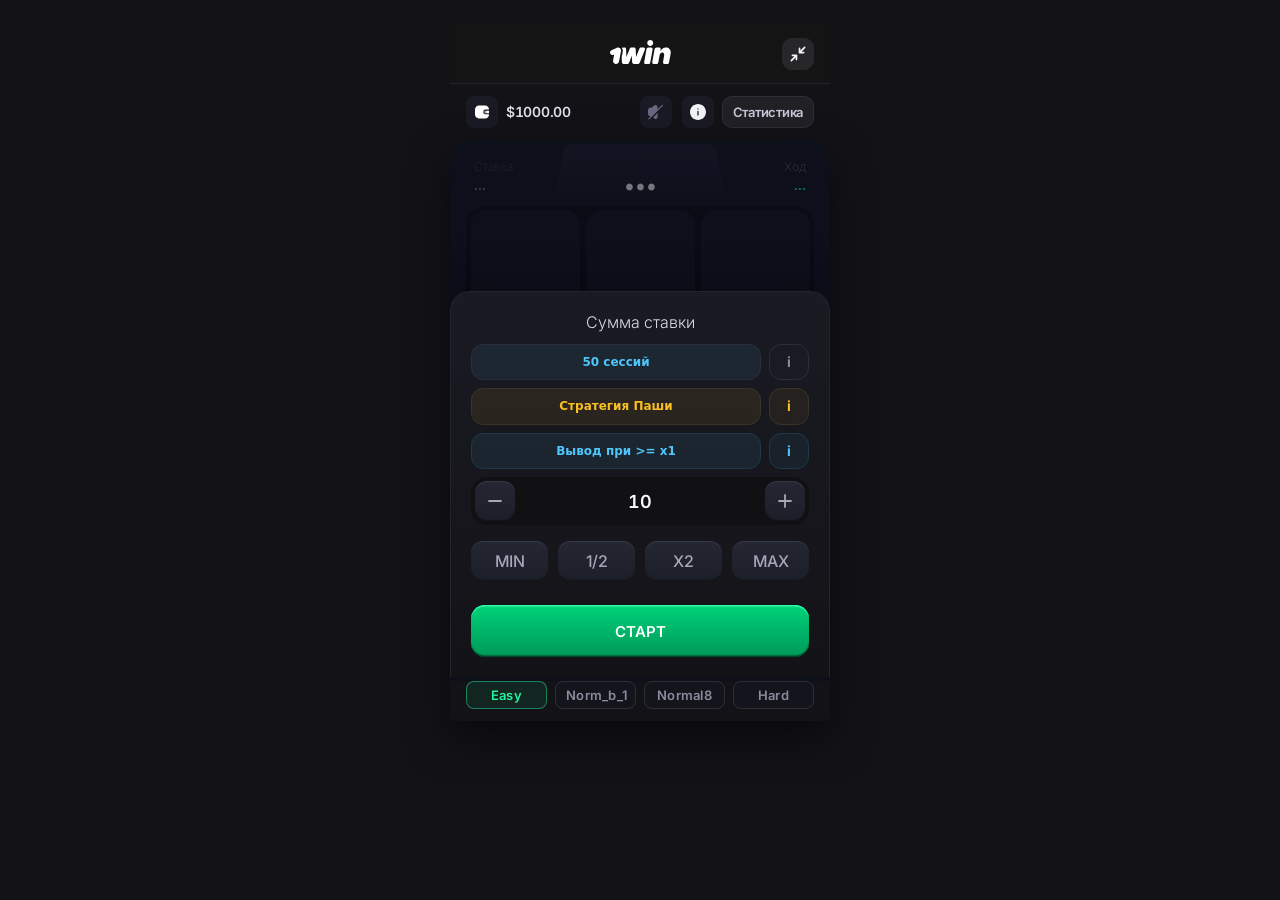
==== index.html @ 1e072df0 "Заменить Normal7 на Norm_b_1 с новой математикой и бомбой на раунд. Co-authored-by: Cursor <cursorag" ====
<html lang="ru">
<head>
  <meta charset="UTF-8" />
  <meta name="viewport" content="width=device-width, initial-scale=1, viewport-fit=cover" />
  <meta name="theme-color" content="#131317" />
  <meta name="color-scheme" content="dark" />
  <title>MergeMoney 5-Stage + Bonus Tile</title>
  <link rel="preconnect" href="https://fonts.googleapis.com" />
  <link rel="preconnect" href="https://fonts.gstatic.com" crossorigin />
  <link
    href="https://fonts.googleapis.com/css2?family=Inter:wght@200;300;400;500;600;700;800&display=swap"
    rel="stylesheet"
    media="print"
    onload="this.media='all'"
  />
  <noscript>
    <link
      href="https://fonts.googleapis.com/css2?family=Inter:wght@200;300;400;500;600;700;800&display=swap"
      rel="stylesheet"
    />
  </noscript>
  <!-- Версия query — в синх с TILE_ASSET_VERSION в скрипте (сейчас 75) -->
  <link rel="preload" href="assets/merge-animations.css?v=75" as="style" fetchpriority="high" />
  <link rel="preload" href="assets/js/merge-flight.js?v=74" as="script" fetchpriority="high" />
  <link rel="preload" href="assets/tiles/tile-1-plate.png?v=74" as="image" media="(min-width: 481px)" fetchpriority="high" />
  <link rel="preload" href="assets/tiles/tile-1-emblem.png?v=74" as="image" media="(min-width: 481px)" fetchpriority="high" />
  <link rel="preload" href="assets/tiles/tile-2-plate.png?v=74" as="image" media="(min-width: 481px)" />
  <link rel="preload" href="assets/tiles/tile-2-emblem.png?v=74" as="image" media="(min-width: 481px)" />
  <link rel="preload" href="assets/tiles/mobile/tile-1-plate.png?v=74" as="image" media="(max-width: 480px)" fetchpriority="high" />
  <link rel="preload" href="assets/tiles/mobile/tile-1-emblem.png?v=74" as="image" media="(max-width: 480px)" fetchpriority="high" />
  <link rel="preload" href="assets/tiles/mobile/tile-2-plate.png?v=74" as="image" media="(max-width: 480px)" />
  <link rel="preload" href="assets/tiles/mobile/tile-2-emblem.png?v=74" as="image" media="(max-width: 480px)" />
  <link rel="stylesheet" href="assets/merge-animations.css?v=75" />
  <style>
    * {
      box-sizing: border-box;
      font-family: system-ui, -apple-system, BlinkMacSystemFont, "Segoe UI", sans-serif;
    }
    html {
      -webkit-text-size-adjust: 100%;
      background: #131317;
    }
    html,
    body {
      width: 100%;
      max-width: 100%;
      overflow-x: hidden;
    }
    body {
      background: #131317;
      color: #fff;
      display: flex;
      flex-direction: column;
      align-items: center;
      justify-content: flex-start;
      min-height: 100vh;
      min-height: 100dvh;
      margin: 0;
      padding: max(24px, env(safe-area-inset-top, 0px)) 16px 0;
    }
    .page-stack {
      position: relative;
      z-index: 2147483647;
      display: flex;
      flex-direction: column;
      align-items: center;
      width: 100%;
      max-width: 380px;
      flex: 0 0 auto;
      background: #131317;
    }
    .app-header {
      flex-shrink: 0;
      align-self: center;
      width: 100%;
      max-width: 380px;
      height: 60px;
      display: grid;
      grid-template-columns: 1fr auto 1fr;
      align-items: center;
      padding: 0 16px;
      box-sizing: border-box;
      background: #141415;
      border-bottom: 1px solid #242431;
      border-radius: 0;
      font-family: "Inter", system-ui, sans-serif;
      font-size: 17px;
      font-weight: 600;
      letter-spacing: -0.02em;
      color: #ebf0ff;
    }
    .app-header-logo {
      grid-column: 2;
      justify-self: center;
      display: block;
      height: 28px;
      width: auto;
      max-width: min(200px, 72vw);
      object-fit: contain;
      object-position: center;
    }
    .app-header-action {
      grid-column: 3;
      justify-self: end;
      padding: 0;
      border: none;
      background: transparent;
      cursor: pointer;
      display: flex;
      align-items: center;
      justify-content: center;
      line-height: 0;
      -webkit-tap-highlight-color: transparent;
    }
    .app-header-action:focus-visible {
      outline: 2px solid #4ec7fb;
      outline-offset: 2px;
      border-radius: 10px;
    }
    .app-header-action img {
      display: block;
      width: 32px;
      height: 32px;
      object-fit: contain;
    }
    .app-subheader {
      flex-shrink: 0;
      align-self: center;
      width: 100%;
      max-width: 380px;
      height: 56px;
      box-sizing: border-box;
      padding: 0 16px;
      display: flex;
      align-items: center;
      justify-content: flex-start;
      background-color: #131317;
    }
    .app-subheader-action {
      flex-shrink: 0;
      padding: 0;
      border: none;
      background: transparent;
      cursor: pointer;
      display: flex;
      align-items: center;
      justify-content: center;
      line-height: 0;
      -webkit-tap-highlight-color: transparent;
    }
    .app-subheader-action:focus-visible {
      outline: 2px solid #4ec7fb;
      outline-offset: 2px;
      border-radius: 10px;
    }
    .app-subheader-action img {
      display: block;
      height: 32px;
      width: auto;
      max-width: 40px;
      object-fit: contain;
    }
    .app-subheader-action--stats {
      width: auto;
      height: 32px;
      padding: 0 10px;
      border-radius: 10px;
      background: rgba(255, 255, 255, 0.06);
      border: 1px solid #2e2e3a;
      font-family: "Inter", system-ui, sans-serif;
      font-size: 13px;
      font-weight: 600;
      color: #c8c8d8;
      letter-spacing: -0.02em;
      line-height: 1;
    }
    .app-subheader-action--stats:active {
      background: rgba(255, 255, 255, 0.1);
    }
    .app-subheader-balance {
      margin-left: 8px;
      min-width: 0;
      flex: 1 1 auto;
      text-align: left;
      color: #dfdfea;
      font-family: "Inter", system-ui, sans-serif;
      font-size: 14px;
      font-weight: 600;
      font-variant-numeric: tabular-nums;
      letter-spacing: -0.02em;
      line-height: 32px;
    }
    .app-subheader-trailing {
      margin-left: auto;
      flex-shrink: 0;
      display: flex;
      align-items: center;
      gap: 8px;
    }
    .app-footer {
      position: relative;
      z-index: 1;
      display: flex;
      flex-direction: column;
      align-items: stretch;
      width: calc(100% + 32px);
      max-width: none;
      margin-left: -16px;
      margin-right: -16px;
      margin-top: 16px;
      margin-bottom: 0;
      padding: 12px 16px 8px;
      gap: 0;
      border-radius: 16px 16px 0 0;
      background: #1a1a23;
      flex-shrink: 0;
      box-sizing: border-box;
      align-self: stretch;
    }
    .app-footer-top {
      display: flex;
      align-items: center;
      justify-content: space-between;
      gap: 12px;
      width: 100%;
      min-width: 0;
    }
    .app-footer-stats {
      display: flex;
      flex-wrap: wrap;
      align-items: center;
      justify-content: flex-end;
      gap: 14px 16px;
      min-width: 0;
      flex: 1 1 auto;
      margin-left: auto;
    }
    .app-footer-stat {
      display: flex;
      align-items: center;
      gap: 4px;
      white-space: nowrap;
    }
    .app-footer-stat-icon {
      display: block;
      width: 16px;
      height: 16px;
      flex-shrink: 0;
      color: #94a3b8;
    }
    .app-footer-stat-icon img {
      display: block;
      width: 16px;
      height: 16px;
      object-fit: contain;
    }
    .app-footer-stat-title {
      color: var(--fg-content-primary, #ebf0ff);
      font-family: "Inter", system-ui, sans-serif;
      font-size: 12px;
      font-style: normal;
      font-weight: 400;
      line-height: 16px;
      letter-spacing: 0.01px;
    }
    .app-footer-stat-value {
      color: #71718a;
      font-family: "Inter", system-ui, sans-serif;
      font-size: 12px;
      font-style: normal;
      font-weight: 400;
      line-height: 16px;
      letter-spacing: 0.01px;
      font-variant-numeric: tabular-nums;
    }
    .app-footer-leading {
      display: flex;
      flex-direction: column;
      align-items: flex-start;
      gap: 6px;
      min-width: 0;
      flex-shrink: 0;
    }
    .math-profile-switch {
      display: flex;
      align-items: center;
      gap: 8px;
      width: 100%;
    }
    .math-profile-bar {
      position: relative;
      z-index: 2147483647;
      flex-shrink: 0;
      align-self: stretch;
      box-sizing: border-box;
      width: calc(100% + 32px);
      margin-left: -16px;
      margin-right: -16px;
      margin-top: 0;
      padding: 0 16px 12px;
      background: #1a1a23;
      pointer-events: auto;
    }
    .bet-sheet-backdrop.visible ~ .math-profile-bar {
      background: #131317;
    }
    .math-profile-btn {
      flex: 1 1 0;
      min-width: 0;
      padding: 5px 10px;
      min-height: 28px;
      border: 1px solid #2e2e3a;
      border-radius: 8px;
      background: #14141c;
      color: #8b8b9e;
      font-family: "Inter", system-ui, sans-serif;
      font-size: 13px;
      font-weight: 600;
      line-height: 16px;
      letter-spacing: 0.02em;
      cursor: pointer;
      -webkit-tap-highlight-color: transparent;
    }
    .math-profile-btn:hover {
      color: #c8c8d8;
      border-color: #3a3a48;
    }
    .math-profile-btn.is-active {
      color: #24f49d;
      border-color: rgba(36, 244, 157, 0.45);
      background: rgba(36, 244, 157, 0.08);
    }
    .math-profile-btn:focus-visible {
      outline: 2px solid #4ec7fb;
      outline-offset: 2px;
    }
    .math-profile-btn:disabled {
      cursor: not-allowed;
    }
    .math-profile-btn:disabled:hover {
      color: #8b8b9e;
      border-color: #2e2e3a;
    }
    .app-footer-logo {
      display: block;
      height: 16px;
      width: auto;
      max-width: min(120px, 38%);
      flex-shrink: 0;
      object-fit: contain;
      object-position: left center;
    }
    .game {
      /* Высота футера под оверлей листа ставки (лого/статы + ряд Math). */
      --app-footer-clearance: 76px;
      /* Зазор между кнопкой «СТАРТ» и верхом футера. */
      --bet-sheet-footer-gap: 20px;
      /* Резерв под ряд профилей математики — лист ставки не должен на него наезжать. */
      --math-profile-bar-height: 44px;
      --math-profile-bar-gap: 0px;
      --math-profile-bar-clearance: var(--math-profile-bar-height);
      position: relative;
      width: 100%;
      max-width: 380px;
      display: flex;
      flex-direction: column;
      align-items: stretch;
      border-top-left-radius: 24px;
      border-top-right-radius: 24px;
      border-bottom-left-radius: 0;
      border-bottom-right-radius: 0;
      background: linear-gradient(180deg, #1a1a23 0%, #131317 100%);
      padding: 4px 16px 0;
      box-shadow: 0 16px 40px rgba(0, 0, 0, 0.5);
      overflow: hidden;
    }
    .field-shell {
      position: relative;
      display: flex;
      height: auto;
      padding: 4px;
      flex-direction: column;
      justify-content: flex-start;
      align-items: stretch;
      align-self: stretch;
      border-radius: 20px;
      background: #101014;
      box-sizing: border-box;
      width: 100%;
      min-width: 0;
      margin-top: -10px;
      margin-bottom: 16px;
      transition: box-shadow 0.07s ease-out;
    }
    .coeff-wrapper {
      position: relative;
      display: flex;
      flex-direction: row;
      justify-content: center;
      align-items: center;
      margin-left: -16px;
      margin-right: -16px;
      width: calc(100% + 32px);
      min-height: 72px;
      box-sizing: border-box;
    }
    .coeff-stake-block {
      position: absolute;
      left: 24px;
      top: 50%;
      transform: translateY(calc(-50% - 4px));
      display: flex;
      flex-direction: column;
      align-items: flex-start;
      gap: 2px;
      cursor: pointer;
      -webkit-tap-highlight-color: transparent;
    }
    .coeff-stake-block.coeff-stake-block--inactive {
      cursor: default;
      opacity: 0.5;
    }
    .coeff-stake-title {
      color: #71718a;
      text-align: left;
      leading-trim: both;
      text-edge: cap;
      font-family: "Inter Variable", "Inter", system-ui, sans-serif;
      font-size: 12px;
      font-style: normal;
      font-weight: 200;
      line-height: normal;
    }
    .coeff-stake-value {
      color: #dfdfea;
      text-align: left;
      leading-trim: both;
      text-edge: cap;
      font-family: "Inter", system-ui, sans-serif;
      font-size: 14px;
      font-style: normal;
      font-weight: 600;
      line-height: normal;
      letter-spacing: var(--font-body-semibold-letter-spacing, 0);
      font-variant-numeric: tabular-nums;
      align-self: flex-start;
    }
    .coeff-win-block {
      position: absolute;
      right: 24px;
      top: 50%;
      transform: translateY(calc(-50% - 4px));
      display: flex;
      flex-direction: column;
      align-items: flex-end;
      gap: 2px;
      pointer-events: none;
    }
    .coeff-win-title {
      color: #71718a;
      text-align: right;
      leading-trim: both;
      text-edge: cap;
      font-family: "Inter Variable", "Inter", system-ui, sans-serif;
      font-size: 12px;
      font-style: normal;
      font-weight: 200;
      line-height: normal;
    }
    .coeff-win-value {
      color: #24f49d;
      text-align: right;
      leading-trim: both;
      text-edge: cap;
      font-family: "Inter", system-ui, sans-serif;
      font-size: 14px;
      font-style: normal;
      font-weight: 600;
      line-height: normal;
      letter-spacing: var(--font-body-semibold-letter-spacing, 0);
      font-variant-numeric: tabular-nums;
      align-self: flex-end;
    }
    .coeff-display {
      position: relative;
      width: 178px;
      height: 72px;
      display: flex;
      align-items: center;
      justify-content: center;
      flex-shrink: 0;
    }
    .coeff-vignette {
      position: absolute;
      left: 0;
      top: 0;
      width: 178px;
      height: 72px;
      display: block;
      mix-blend-mode: screen;
      pointer-events: none;
    }
    .coeff-value {
      position: relative;
      z-index: 1;
      margin: 0;
      transform: translateY(-4px);
      color: #ffffff;
      text-align: center;
      leading-trim: both;
      text-edge: cap;
      font-variant-numeric: lining-nums tabular-nums;
      -webkit-text-stroke-width: 0.35px;
      -webkit-text-stroke-color: rgba(255, 255, 255, 0.45);
      font-family: "Inter", system-ui, sans-serif;
      font-size: 40px;
      font-style: normal;
      font-weight: 700;
      line-height: 19.078px;
      letter-spacing: var(--font-body-semibold-letter-spacing, 0);
    }
    .coeff-value.coeff-value--active {
      color: #ffffff;
      -webkit-text-stroke-width: 0.4px;
      -webkit-text-stroke-color: rgba(255, 255, 255, 0.7);
    }
    .field-shell .grid {
      margin: 0;
      width: 100%;
    }
    .grid {
      display: grid;
      grid-template-columns: repeat(3, minmax(0, 1fr));
      gap: 6px;
    }
    /* JS: syncGridCellPxSnapped() — целые px на колонку везде (без дробных 1fr). */
    .grid.grid--snap-cells {
      grid-template-columns: repeat(3, var(--grid-cell-px));
      width: calc(var(--grid-cell-px) * 3 + 12px);
      max-width: 100%;
      margin-left: auto;
      margin-right: auto;
      box-sizing: border-box;
    }
    .cell {
      width: 100%;
      aspect-ratio: 1 / 1;
      border-radius: 16px;
      position: relative;
      /* Фон «пустой» ячейки всегда под слоем .cell-face — не просвечивает сетка/field-shell при merge. */
      background-color: #1a1a23;
      isolation: isolate;
      /* visible: плашка при merge не обрезается рамкой ячейки; карман режет только .cell-slot */
      overflow: visible;
    }
    /* Неподвижный «карман» ячейки: остаётся на месте, пока .cell-face едет при merge */
    .cell-slot {
      position: absolute;
      inset: 0;
      border-radius: inherit;
      background: #1a1a23;
      z-index: 0;
      pointer-events: none;
      overflow: hidden;
    }
    .cell-face {
      position: absolute;
      inset: 0;
      border-radius: inherit;
      z-index: 1;
      display: flex;
      align-items: center;
      justify-content: center;
      font-size: 20px;
      font-weight: 700;
      overflow: hidden;
      background: #111827;
      transition: background 0.05s ease-out;
    }
    .cell-level {
      position: absolute;
      left: 8%;
      bottom: 10%;
      z-index: 4;
      display: flex;
      align-items: baseline;
      gap: 3px;
      pointer-events: none;
      font-family: "Inter", system-ui, sans-serif;
      color: rgba(255, 255, 255, 0.38);
      text-shadow: 0 1px 2px rgba(0, 0, 0, 0.28);
      user-select: none;
      line-height: 1;
    }
    .cell-level-num {
      font-size: 14px;
      font-weight: 500;
      letter-spacing: -0.02em;
    }
    .cell-level-suffix {
      font-size: 9px;
      font-weight: 500;
      letter-spacing: 0.01em;
    }
    .cell-level:empty {
      display: none;
    }
    .cell-face.crash {
      background-color: #210a10;
      background-image: none;
    }
    .crash-plate,
    .crash-emblem {
      position: absolute;
      inset: 0;
      border-radius: inherit;
      background-size: cover;
      background-position: center;
      background-repeat: no-repeat;
      pointer-events: none;
      -webkit-backface-visibility: hidden;
      backface-visibility: hidden;
    }
    .crash-plate {
      z-index: 0;
    }
    .crash-emblem {
      z-index: 2;
    }
    .cell-face.bonus {
      background: linear-gradient(135deg, #fbbf24, #f59e0b);
      color: #451a03;
    }

    .controls {
      display: flex;
      flex-direction: column;
      gap: 8px;
      width: 100%;
      min-width: 0;
    }
    .row {
      display: flex;
      justify-content: space-between;
      align-items: center;
      gap: 8px;
    }
    .row.row-actions {
      display: grid;
      grid-template-columns: 1fr 1fr;
      gap: 12px;
      align-items: stretch;
      width: 100%;
      min-width: 0;
    }
    .row.row-actions > button {
      min-width: 0;
      max-width: 100%;
      width: 100%;
      min-height: 60px;
      box-sizing: border-box;
    }
    button {
      border: none;
      border-radius: 999px;
      padding: 10px 16px;
      font-size: 14px;
      font-weight: 600;
      cursor: pointer;
      transition: transform 0.05s ease-out, box-shadow 0.05s ease-out, opacity 0.03s;
      white-space: nowrap;
    }
    button:active {
      transform: translateY(1px);
      box-shadow: none;
    }
    button.btn-step:active {
      box-shadow: 0 -1.5px 1px 0 rgba(0, 2, 1, 0.6) inset, 0 1.5px 1px 0 #2fffa8 inset;
    }
    button.btn-cashout-secondary:active {
      box-shadow:
        0 -0.995px 0.995px 0 rgba(0, 0, 0, 0.4) inset,
        0 0.995px 0.995px 0 rgba(119, 123, 150, 0.3) inset;
    }
    button:disabled {
      opacity: 0.4;
      cursor: default;
    }
    .btn-stack {
      display: flex;
      flex-direction: column;
      align-items: center;
      justify-content: center;
      gap: 2px;
      width: 100%;
    }
    .btn-stack-label {
      font-size: 14px;
      font-weight: 600;
    }
    .btn-stack-sub {
      font-size: 12px;
      font-weight: 500;
      opacity: 0.85;
    }
    .btn-cashout-secondary {
      display: flex;
      flex-direction: column;
      height: 60px;
      padding: 20px 10px;
      justify-content: center;
      align-items: center;
      gap: 10px;
      border-radius: 12px;
      white-space: normal;
      background: linear-gradient(180deg, #242633 0%, #1c1e28 100%);
      box-shadow:
        0 -0.995px 0.995px 0 rgba(0, 0, 0, 0.4) inset,
        0 0.995px 0.995px 0 rgba(119, 123, 150, 0.3) inset;
      color: #e2e8f0;
    }
    .btn-cashout-secondary .btn-stack {
      gap: 5px;
    }
    .btn-cashout-secondary .btn-stack-label {
      color: #fff;
      text-align: center;
      leading-trim: both;
      text-edge: cap;
      font-family: "Inter", system-ui, sans-serif;
      font-size: 14px;
      font-style: normal;
      font-weight: 300;
      line-height: 16px;
      opacity: 0.5;
    }
    .btn-cashout-secondary .btn-stack-sub {
      color: #24f49d;
      text-align: center;
      leading-trim: both;
      text-edge: cap;
      font-family: "Inter", system-ui, sans-serif;
      font-size: 16px;
      font-style: normal;
      font-weight: 600;
      line-height: 16px;
      text-transform: uppercase;
    }
    .btn-cashout-secondary:disabled .btn-stack-sub {
      opacity: 0.45;
    }
    .btn-step {
      display: flex;
      height: 60px;
      padding: 20px 12px;
      justify-content: center;
      align-items: center;
      gap: 10px;
      border-radius: 12px;
      background: linear-gradient(180deg, #00d179 0%, #009959 100%);
      box-shadow:
        0 -1.5px 1px 0 rgba(0, 2, 1, 0.6) inset,
        0 1.5px 1px 0 #2fffa8 inset;
      color: #fff;
      text-align: center;
      leading-trim: both;
      text-edge: cap;
      font-family: "Inter", system-ui, sans-serif;
      font-size: 20px;
      font-style: normal;
      font-weight: 600;
      line-height: 20.389px;
      text-transform: uppercase;
    }

    /* Тост «победа»: затемнение всей .game + графика по центру карточки */
    .win-toast-backdrop {
      position: absolute;
      inset: 0;
      z-index: 2147483647;
      display: flex;
      align-items: center;
      justify-content: center;
      padding: 20px 16px;
      box-sizing: border-box;
      background: rgba(5, 8, 22, 0.88);
      backdrop-filter: saturate(0.75) brightness(0.86);
      -webkit-backdrop-filter: saturate(0.75) brightness(0.86);
      pointer-events: none;
      visibility: hidden;
      opacity: 0;
      transition: opacity 0.07s ease;
    }
    .win-toast-backdrop.visible {
      visibility: visible;
      opacity: 1;
      pointer-events: auto;
    }
    .win-toast-art {
      display: block;
      position: relative;
      z-index: 1;
      transform: translateY(100px) scale(1.5);
      transform-origin: center center;
      width: min(100%, 1120px);
      height: auto;
      max-height: min(92%, 1200px);
      object-fit: contain;
      filter: drop-shadow(0 16px 40px rgba(0, 0, 0, 0.45));
    }

    /* Лист ставки внутри .game — поверх футера, обрезается overflow и скруглением карточки. */
    .bet-sheet-backdrop {
      position: absolute;
      inset: 0;
      z-index: 2147483646;
      display: flex;
      align-items: flex-end;
      justify-content: flex-start;
      box-sizing: border-box;
      background: rgba(5, 8, 22, 0.55);
      opacity: 0;
      pointer-events: none;
      transition: opacity 0.04s ease;
    }
    .bet-sheet-backdrop.visible {
      opacity: 1;
      pointer-events: auto;
    }
    .bet-sheet {
      width: 100%;
      flex-shrink: 0;
      box-sizing: border-box;
      min-width: 0;
      border-top-left-radius: 20px;
      border-top-right-radius: 20px;
      border-bottom-left-radius: 0;
      border-bottom-right-radius: 0;
      overflow: hidden;
      border: 1px solid #242431;
      border-bottom: none;
      background: linear-gradient(180deg, #1a1a23 0%, #131317 100%);
      box-shadow: 0 -10px 34px 0 rgba(0, 0, 0, 0.25);
      padding: 20px;
      padding-bottom: var(--bet-sheet-footer-gap, 20px);
      margin-bottom: var(--math-profile-bar-clearance);
      transform: translateY(100%);
      transition: transform 0.06s cubic-bezier(0.22, 1, 0.36, 1);
    }
    .bet-sheet-backdrop.visible .bet-sheet {
      transform: translateY(0);
    }
    .bet-sheet-title {
      color: #dadae9;
      font-family: "Inter", system-ui, sans-serif;
      font-size: 16px;
      font-style: normal;
      font-weight: 300;
      line-height: 20px;
      text-align: center;
      margin: 0 0 12px;
      padding: 0;
    }
    .bet-sheet-simulate-row {
      display: flex;
      align-items: stretch;
      gap: 8px;
      width: 100%;
      margin-bottom: 8px;
    }
    .bet-sheet-simulate-row:last-of-type {
      margin-bottom: 16px;
    }
    .bet-sheet-simulate {
      display: block;
      flex: 1 1 auto;
      min-width: 0;
      margin: 0;
      padding: 10px 12px;
      border: 1px solid #2e2e3a;
      border-radius: 12px;
      background: rgba(78, 199, 251, 0.08);
      color: #4ec7fb;
      font-family: "Inter", system-ui, sans-serif;
      font-size: 12px;
      font-weight: 600;
      line-height: 1.2;
      text-align: center;
      cursor: pointer;
      -webkit-tap-highlight-color: transparent;
    }
    .bet-sheet-simulate:focus-visible {
      outline: 2px solid #4ec7fb;
      outline-offset: 2px;
    }
    .bet-sheet-simulate:disabled {
      opacity: 0.45;
      cursor: default;
    }
    .bet-sheet-simulate--pasha {
      border-color: #3a3428;
      background: rgba(251, 191, 36, 0.08);
      color: #fbbf24;
    }
    .bet-sheet-simulate-info {
      flex-shrink: 0;
      width: 40px;
      padding: 0;
      border: 1px solid #2e2e3a;
      border-radius: 12px;
      background: #1a1a23;
      color: #8b8b9e;
      font-family: "Inter", system-ui, sans-serif;
      font-size: 14px;
      font-weight: 700;
      line-height: 1;
      cursor: pointer;
      -webkit-tap-highlight-color: transparent;
    }
    .bet-sheet-simulate-info:focus-visible {
      outline: 2px solid #4ec7fb;
      outline-offset: 2px;
    }
    .bet-sheet-simulate-info:disabled {
      opacity: 0.45;
      cursor: default;
    }
    .bet-sheet-simulate-row--pasha .bet-sheet-simulate-info {
      border-color: #3a3428;
      color: #fbbf24;
      background: rgba(251, 191, 36, 0.06);
    }
    .bet-sheet-simulate--x1 {
      border-color: #1e3a4a;
      background: rgba(78, 199, 251, 0.08);
      color: #4ec7fb;
    }
    .bet-sheet-simulate-row--x1 .bet-sheet-simulate-info {
      border-color: #1e3a4a;
      color: #4ec7fb;
      background: rgba(78, 199, 251, 0.06);
    }
    .bet-sheet-sim-tooltip {
      position: fixed;
      z-index: 2147483647;
      max-width: min(280px, calc(100vw - 24px));
      padding: 10px 12px;
      border-radius: 10px;
      border: 1px solid #2e2e3a;
      background: #1e1e28;
      box-shadow: 0 8px 24px rgba(0, 0, 0, 0.45);
      font-family: "Inter", system-ui, sans-serif;
      font-size: 11px;
      font-weight: 400;
      line-height: 1.45;
      color: #b8b8c8;
      white-space: pre-line;
      pointer-events: none;
    }
    .bet-sheet-sim-tooltip::after {
      content: "";
      position: absolute;
      top: 100%;
      right: 14px;
      border: 5px solid transparent;
      border-top-color: #2e2e3a;
    }
    .bet-sheet-sim-tooltip::before {
      content: "";
      position: absolute;
      top: 100%;
      right: 15px;
      border: 4px solid transparent;
      border-top-color: #1e1e28;
    }
    .bet-sheet-sim-tooltip[hidden] {
      display: none;
    }
    .bet-sheet-stepper {
      display: flex;
      flex-direction: column;
      gap: 16px;
      width: 100%;
      margin-bottom: 24px;
    }
    .bet-sheet-presets {
      display: flex;
      flex-direction: row;
      gap: 10px;
      width: 100%;
    }
    .bet-sheet-field {
      display: flex;
      flex-direction: row;
      align-items: center;
      justify-content: center;
      gap: 10px;
      align-self: stretch;
      width: 100%;
      min-height: 48px;
      padding: 4px;
      box-sizing: border-box;
      border-radius: 16px;
      background: #111114;
    }
    .bet-sheet-field:focus-within {
      box-shadow: inset 0 0 0 1px rgba(36, 244, 157, 0.45);
    }
    .bet-sheet-field button,
    .bet-sheet-presets button {
      display: inline-flex;
      align-items: center;
      justify-content: center;
      min-height: 40px;
      height: 40px;
      padding: 0;
      border-radius: 12px;
      color: #a6a6b8;
      background: linear-gradient(180deg, #242633 0%, #1c1e28 100%);
      box-shadow:
        0 -0.995px 0.995px 0 rgba(0, 0, 0, 0.4) inset,
        0 0.995px 0.995px 0 rgba(119, 123, 150, 0.25) inset;
    }
    .bet-sheet-field button {
      flex: 0 0 40px;
      width: 40px;
    }
    .bet-sheet-presets button {
      flex: 1 1 0;
      min-width: 0;
      width: auto;
      color: #a6a6b8;
      font-family: "Inter", system-ui, sans-serif;
      font-size: 16px;
      font-style: normal;
      font-weight: 500;
      line-height: 16px;
      letter-spacing: -0.47px;
      text-transform: uppercase;
      white-space: nowrap;
    }
    .bet-sheet-field button svg {
      display: block;
      flex-shrink: 0;
    }
    .bet-sheet-field input {
      flex: 1 1 auto;
      min-width: 0;
      border: none;
      border-radius: 0;
      background: transparent;
      text-align: center;
      font-family: "Inter", system-ui, sans-serif;
      font-size: 18px;
      font-weight: 600;
      font-variant-numeric: tabular-nums;
      color: #f8fafc;
      box-sizing: border-box;
      padding: 4px 2px;
    }
    .bet-sheet-field input:focus {
      outline: none;
    }
    .bet-sheet-confirm {
      width: 100%;
      min-height: 52px;
      border-radius: 14px;
      border: none;
      cursor: pointer;
      font-family: "Inter", system-ui, sans-serif;
      font-size: 15px;
      font-weight: 600;
      color: #fff;
      /* Глобальное `button { padding: 10px 16px }` иначе добавляет +16px слева/справа к тексту поверх padding листа */
      padding: 16px 0;
      background: linear-gradient(180deg, #00d179 0%, #009959 100%);
      box-shadow:
        0 -1.5px 1px 0 rgba(0, 2, 1, 0.55) inset,
        0 1.5px 1px 0 #2fffa8 inset;
    }

    /* Numbered tiles: plate + emblem + glow — один режим cover (без 100%×100% на дробных px ячейки, меньше артефактов на моб. WebKit). */
    .cell-face.tile-asset {
      background-color: #111827;
      background-image: none;
    }
    .tile-plate,
    .tile-plate-fail-crossfade,
    .tile-emblem,
    .tile-emblem-glow {
      position: absolute;
      inset: 0;
      border-radius: inherit;
      background-size: cover;
      background-position: center;
      background-repeat: no-repeat;
      pointer-events: none;
      -webkit-backface-visibility: hidden;
      backface-visibility: hidden;
    }
    .tile-plate {
      z-index: 0;
    }
    .tile-plate-fail-crossfade {
      z-index: 2;
      opacity: 0;
      transition: opacity 0.2s ease-out;
    }
    .tile-emblem-glow {
      z-index: 1;
      opacity: 0;
      transition: opacity 0.06s ease-in-out;
    }
    .cell-face.tile-asset.tile-emblem-glow-active .tile-emblem {
      opacity: 0;
    }
    .cell-face.tile-asset.tile-emblem-glow-active .tile-emblem-glow {
      opacity: 1;
    }
    .tile-emblem {
      z-index: 2;
      opacity: 1;
      transition: opacity 0.04s ease-in-out;
    }
    .tile-emblem.tile-emblem--hidden {
      display: none;
    }
    .crash-overlay {
      position: absolute;
      inset: 0;
      z-index: 2147483647;
      pointer-events: none;
      display: flex;
      align-items: center;
      justify-content: center;
      opacity: 0;
      transform: scale(1.05);
      /* Длительность появления/исчезновения = CRASH_BADGE_REVEAL_MS в скрипте (65 ms). */
      transition:
        opacity 0.065s ease-out,
        transform 0.065s ease-out;
    }
    .crash-badge {
      display: inline-flex;
      padding: 35px 20px;
      flex-direction: column;
      align-items: flex-start;
      gap: 10px;
      border-radius: 12px;
      border: 1px solid #ff4a49;
      background: rgba(33, 10, 16, 0.9);
    }
    .crash-badge-title-wrap {
      display: flex;
      align-items: flex-end;
      justify-content: center;
      width: 100%;
      flex-shrink: 0;
    }
    .crash-title {
      color: #ff4a49;
      text-align: center;
      leading-trim: both;
      text-edge: cap;
      font-family: "Inter", system-ui, sans-serif;
      font-size: 32px;
      font-style: normal;
      font-weight: 700;
      line-height: 0;
      letter-spacing: -2px;
      text-transform: uppercase;
      white-space: nowrap;
    }
    .crash-overlay.visible {
      opacity: 1;
      transform: scale(1);
    }
    .no-pairs-overlay {
      position: absolute;
      inset: 0;
      z-index: 2147483647;
      pointer-events: none;
      display: flex;
      align-items: center;
      justify-content: center;
      opacity: 0;
      transform: scale(1.05);
      transition: opacity 0.03s ease-out, transform 0.03s ease-out;
    }
    .no-pairs-badge {
      display: inline-flex;
      padding: 35px 20px;
      flex-direction: column;
      align-items: center;
      gap: 0;
      border-radius: 12px;
      border: 1px solid rgba(169, 180, 202, 0.73);
      background:
        linear-gradient(90deg, rgba(156, 166, 187, 0.1) 0%, rgba(156, 166, 187, 0.1) 100%),
        #121218;
    }
    .no-pairs-badge-subtitle {
      margin-top: 20px;
      color: #fff;
      text-align: center;
      font-family: "Inter", system-ui, sans-serif;
      font-size: 14px;
      font-style: normal;
      font-weight: 400;
      line-height: 20px;
      letter-spacing: 0.14px;
      opacity: 0.5;
    }
    .no-pairs-badge-title-wrap {
      display: flex;
      align-items: flex-end;
      justify-content: center;
      width: 100%;
      flex-shrink: 0;
    }
    .no-pairs-badge .no-pairs-title {
      color: #9ca6bb;
      text-align: center;
      leading-trim: both;
      text-edge: cap;
      font-variant-numeric: lining-nums tabular-nums;
      font-family: "Inter", system-ui, sans-serif;
      font-size: 32px;
      font-style: normal;
      font-weight: 700;
      line-height: 0;
      letter-spacing: -2px;
      text-transform: uppercase;
      white-space: nowrap;
    }
    .no-pairs-toast-overlay {
      position: absolute;
      top: 12px;
      left: 12px;
      right: 12px;
      /* Поверх .bet-sheet-backdrop и остальных слоёв .game */
      z-index: 2147483647;
      pointer-events: none;
      display: flex;
      align-items: flex-start;
      justify-content: center;
      opacity: 0;
      transform: none;
      transition:
        opacity 0.24s ease-out,
        transform 0.24s cubic-bezier(0.22, 0.9, 0.3, 1);
    }
    .no-pairs-toast-overlay.no-pairs-toast-overlay--enter {
      transition: opacity 0.04s ease-out !important;
      transform: none !important;
    }
    .no-pairs-toast-overlay.no-pairs-toast-overlay--exit {
      opacity: 0 !important;
      transform: translateY(-12px) !important;
      transition:
        opacity 0.24s ease-out,
        transform 0.24s cubic-bezier(0.22, 0.9, 0.3, 1) !important;
    }
    .no-pairs-toast {
      position: relative;
      z-index: 1;
      width: 100%;
      border: 1.2px solid #00b875;
      border-radius: 16px;
      box-shadow: 0 2px 15px 0 rgba(10, 10, 14, 0.8);
      background:
        linear-gradient(180deg, rgba(0, 184, 117, 0.2) 0%, rgba(0, 184, 117, 0) 100%),
        #1a1a23;
    }
    .no-pairs-toast-content {
      display: flex;
      flex-direction: column;
      gap: 4px;
      width: 100%;
      padding: 12px 24px;
      overflow: hidden;
      border-radius: inherit;
    }
    .no-pairs-toast .no-pairs-title {
      color: #ffffff;
      font-family: "Inter", system-ui, sans-serif;
      font-size: 16px;
      font-weight: 600;
      line-height: 22px;
      letter-spacing: -0.12px;
    }
    .no-pairs-toast .no-pairs-subtitle {
      color: #fff;
      font-family: "Inter", sans-serif;
      font-size: 14px;
      font-style: normal;
      font-weight: 300;
      line-height: 20px;
      letter-spacing: 0.14px;
      text-transform: none;
      display: flex;
      align-items: center;
      gap: 4px;
      white-space: nowrap;
      opacity: 1;
    }
    .no-pairs-toast .no-pairs-subtitle-muted {
      opacity: 0.5;
    }
    .no-pairs-toast .no-pairs-subtitle-amount {
      color: #00ffa2;
      text-align: center;
      leading-trim: both;
      text-edge: cap;
      font-family: "Inter", sans-serif;
      font-size: 14px;
      font-style: normal;
      font-weight: 700;
      line-height: 19.078px;
      letter-spacing: var(--font-body-semibold-letter-spacing, 0);
      opacity: 1;
    }
    .no-pairs-overlay.visible {
      opacity: 1;
      transform: scale(1);
    }
    .no-pairs-toast-overlay.visible {
      opacity: 1;
      transform: none;
    }

    /* Телефоны: нормальный масштаб (viewport) + ширина на весь экран, safe-area для «чёлки».
       Порог ширины = MOBILE_TILES_MAX_WIDTH_PX в скрипте (отдельные тайлы в assets/tiles/mobile/). */
    @media (max-width: 480px) {
      body {
        padding: max(12px, env(safe-area-inset-top, 0px)) 0 0;
        align-items: stretch;
      }
      .page-stack {
        max-width: none;
        width: 100%;
      }
      .app-header {
        max-width: none;
        align-self: stretch;
        border-radius: 0;
        padding-left: max(16px, env(safe-area-inset-left, 0px));
        padding-right: max(16px, env(safe-area-inset-right, 0px));
      }
      .app-subheader {
        max-width: none;
        align-self: stretch;
        padding-left: max(16px, env(safe-area-inset-left, 0px));
        padding-right: max(16px, env(safe-area-inset-right, 0px));
      }
      .game {
        max-width: none;
        width: 100%;
        align-self: stretch;
        border-top-left-radius: 0;
        border-top-right-radius: 0;
      }
      .app-footer {
        width: calc(100% + 32px);
        margin-left: -16px;
        margin-right: -16px;
        padding-left: max(16px, env(safe-area-inset-left, 0px));
        padding-right: max(16px, env(safe-area-inset-right, 0px));
        padding-bottom: 6px;
      }
      .math-profile-bar {
        width: calc(100% + 32px);
        margin-left: -16px;
        margin-right: -16px;
        padding-left: max(16px, env(safe-area-inset-left, 0px));
        padding-right: max(16px, env(safe-area-inset-right, 0px));
        padding-bottom: max(12px, env(safe-area-inset-bottom, 0px));
      }
      .math-profile-switch {
        gap: 6px;
      }
      .math-profile-btn {
        padding: 3px 6px;
        min-height: 22px;
        border-radius: 6px;
        font-size: 10px;
        line-height: 13px;
      }
      .game {
        --app-footer-clearance: 68px;
        --math-profile-bar-height: calc(34px + env(safe-area-inset-bottom, 0px));
        --math-profile-bar-gap: 0px;
        --math-profile-bar-clearance: var(--math-profile-bar-height);
      }
    }

    /* Итог кэшаута (кэф ≥ 2): затемнение всей карточки .game (кэф, поле, кнопки, футер игры). */
    .cashout-celebration-overlay {
      position: absolute;
      inset: 0;
      z-index: 2147483647;
      display: flex;
      align-items: center;
      justify-content: center;
      box-sizing: border-box;
      padding: 20px 16px;
      border-radius: 24px 24px 0 0;
      background: rgba(14, 14, 18, 0.96);
      opacity: 0;
      visibility: hidden;
      pointer-events: none;
      transition: opacity 0.06s ease, visibility 0.06s ease;
    }
    .cashout-celebration-overlay.is-visible {
      opacity: 1;
      visibility: visible;
      pointer-events: auto;
    }
    .cashout-celebration-card {
      display: flex;
      flex-direction: column;
      align-items: center;
      text-align: center;
      gap: 0;
      max-width: min(340px, 92vw);
      font-family: "Inter", system-ui, sans-serif;
    }
    .cashout-celebration-kicker {
      margin: 0;
      color: #fff;
      text-align: center;
      font-family: "Inter", system-ui, sans-serif;
      font-size: 16px;
      font-style: normal;
      font-weight: 400;
      line-height: 20px;
      opacity: 0.7;
    }
    .cashout-celebration-amount {
      margin: 16px 0 0;
      text-shadow:
        0 0 13.075px rgba(220, 106, 0, 0.5),
        0 0 2.058px rgba(255, 223, 146, 0.4);
      -webkit-text-stroke-width: 0.33px;
      -webkit-text-stroke-color: #000;
      font-family: "Inter", system-ui, sans-serif;
      font-size: 32px;
      font-style: normal;
      font-weight: 700;
      line-height: normal;
      letter-spacing: 1.6px;
      background: linear-gradient(209deg, #ffd962 22.27%, #ffa73f 83.4%);
      background-clip: text;
      -webkit-background-clip: text;
      -webkit-text-fill-color: transparent;
      color: transparent;
    }
    .cashout-celebration-coeff {
      margin: 20px 0 0;
      display: inline-flex;
      padding: 10px 16px;
      justify-content: center;
      align-items: center;
      gap: 10px;
      border-radius: 8px;
      border: 1px solid #38f2b1;
      background: #1a4b40;
      box-sizing: border-box;
      color: #38f2b1;
      text-align: center;
      leading-trim: both;
      text-edge: cap;
      font-family: "Inter", system-ui, sans-serif;
      font-size: 14px;
      font-style: normal;
      font-weight: 500;
      line-height: var(--font-body-semibold-line-height, 20px);
      letter-spacing: var(--font-body-semibold-letter-spacing, 0);
    }
  </style>
</head>
<body>
<div
  id="assetPrecacheOverlay"
  class="asset-precache-overlay"
  role="status"
  aria-live="polite"
  aria-hidden="true"
>
  <div class="asset-precache-spinner" aria-hidden="true"></div>
  <p class="asset-precache-label" style="margin: 0; text-align: center">Загрузка ресурсов…</p>
</div>
<div class="page-stack">
<header class="app-header" role="banner">
    <img
      class="app-header-logo"
      src="assets/brand_logo.svg"
      width="61"
      height="28"
      alt="MergeMoney"
      decoding="async"
    />
    <button type="button" class="app-header-action" aria-label="Обмен">
      <img src="assets/header-button.svg" width="32" height="32" alt="" decoding="async" />
    </button>
  </header>
  <div class="app-subheader" role="region" aria-label="Дополнительная панель">
    <button type="button" class="app-subheader-action" aria-label="Кошелёк">
      <img src="assets/subheader-button.svg" width="32" height="32" alt="" decoding="async" />
    </button>
    <span class="app-subheader-balance" id="subheaderBalance" aria-live="polite" aria-label="Баланс"></span>
    <div class="app-subheader-trailing" role="group" aria-label="Действия">
      <button type="button" class="app-subheader-action" aria-label="Звук">
        <img src="assets/subheader-sound.svg" width="32" height="32" alt="" decoding="async" />
      </button>
      <button type="button" class="app-subheader-action" aria-label="Справка">
        <img src="assets/subheader-info.svg" width="34" height="32" alt="" decoding="async" />
      </button>
      <button type="button" class="app-subheader-action app-subheader-action--stats" id="settingsButton" aria-label="Статистика">
        Статистика
      </button>
    </div>
  </div>
<div class="game" id="gameRoot">
  <div class="no-pairs-toast-overlay" id="noPairsToastOverlay">
    <div class="no-pairs-toast">
      <div class="no-pairs-toast-content">
        <div class="no-pairs-title" id="noPairsToastTitle">Нет пар!</div>
          <div class="no-pairs-subtitle">
            <span class="no-pairs-subtitle-muted">Начислено</span>
            <span class="no-pairs-subtitle-amount" id="noPairsToastAmount">$0.00</span>
            <span class="no-pairs-subtitle-muted">на ваш счет</span>
          </div>
      </div>
    </div>
  </div>
  <div class="coeff-wrapper">
    <div
      class="coeff-stake-block"
      id="coeffStakeBlock"
      role="button"
      tabindex="0"
      aria-label="Ставка сессии, нажмите чтобы изменить сумму"
    >
      <span class="coeff-stake-title">Ставка</span>
      <span class="coeff-stake-value" id="coeffStakeAmount">...</span>
    </div>
    <div class="coeff-display">
      <svg class="coeff-vignette" xmlns="http://www.w3.org/2000/svg" width="178" height="72" viewBox="0 0 178 72" fill="none" aria-hidden="true">
        <path d="M12.4267 8.09131C13.3404 3.39239 17.4559 0 22.2428 0H155.757C160.544 0 164.66 3.39239 165.573 8.0913L178 72H0L12.4267 8.09131Z" fill="url(#paint0_linear_264_1439)" fill-opacity="0.8" style="mix-blend-mode:screen"/>
        <defs>
          <linearGradient id="paint0_linear_264_1439" x1="89" y1="0" x2="89" y2="60.5769" gradientUnits="userSpaceOnUse">
            <stop stop-color="#101014"/>
            <stop offset="1" stop-color="#101014" stop-opacity="0"/>
          </linearGradient>
        </defs>
      </svg>
      <span class="coeff-fly-anchor" id="coeffFlyAnchor" aria-hidden="true"></span>
      <div class="coeff-value" id="coeffText">x0.00</div>
    </div>
    <div class="coeff-win-block" aria-label="Номер хода в сессии">
      <span class="coeff-win-title">Ход</span>
      <span class="coeff-win-value" id="coeffWinAmount">...</span>
    </div>
  </div>

  <div class="field-shell">
    <div class="grid" id="grid"></div>
    <div class="crash-overlay" id="crashOverlay">
      <div class="crash-badge">
        <div class="crash-badge-title-wrap">
          <div class="crash-title">CRASH</div>
        </div>
      </div>
    </div>
    <div class="no-pairs-overlay" id="noPairsOverlay">

      <div class="no-pairs-badge">
        <div class="no-pairs-badge-title-wrap">
          <div class="no-pairs-title">НЕТ ПАР</div>
        </div>
        <div class="no-pairs-badge-subtitle">Закончились слоты<br>и одинаковые символы</div>
      </div>
    </div>
  </div>

  <div class="controls">
    <div class="row row-actions">
      <button type="button" class="btn-cashout-secondary" id="cashoutButton" disabled>
        <span class="btn-stack">
          <span class="btn-stack-label">Вывести</span>
          <span class="btn-stack-sub" id="cashoutProfitText">—</span>
        </span>
      </button>
      <button type="button" class="btn-step" id="stepButton">GO</button>
    </div>
  </div>

  <footer class="app-footer" role="contentinfo" aria-label="Нижняя панель">
    <div class="app-footer-top">
      <img class="app-footer-logo" src="assets/logoframe.svg" width="144" height="16" alt="Логотип" />
      <div class="app-footer-stats">
        <div class="app-footer-stat" title="Ставки">
          <span class="app-footer-stat-icon" aria-hidden="true">
            <img src="assets/footer-bets.svg" width="16" height="16" alt="" decoding="async" />
          </span>
          <span class="app-footer-stat-value" id="footerBetsCount">999</span>
        </div>
        <div class="app-footer-stat" title="Игроки онлайн">
          <span class="app-footer-stat-icon" aria-hidden="true">
            <img src="assets/footer-users.svg" width="16" height="16" alt="" decoding="async" />
          </span>
          <span class="app-footer-stat-value" id="footerPlayersCount">999</span>
        </div>
        <div class="app-footer-stat">
          <span class="app-footer-stat-title">RTP</span>
          <span class="app-footer-stat-value" id="footerRtpValue">97%</span>
        </div>
      </div>
    </div>
  </footer>

  <div class="bet-sheet-backdrop" id="betSheetBackdrop" aria-hidden="true">
    <div class="bet-sheet-sim-tooltip" id="betSheetSimTooltip" role="tooltip" hidden></div>
    <div class="bet-sheet" id="betSheetPanel" role="dialog" aria-labelledby="betSheetTitle" aria-modal="true">
      <h2 class="bet-sheet-title" id="betSheetTitle">Сумма ставки</h2>
      <div class="bet-sheet-simulate-row">
        <button type="button" class="bet-sheet-simulate" id="betSheetSimulate50">
          <span class="bet-sheet-simulate-label">50 сессий</span>
        </button>
        <button
          type="button"
          class="bet-sheet-simulate-info"
          id="betSheetSimulate50Info"
          aria-label="Описание: 50 сессий"
        >
          i
        </button>
      </div>
      <div class="bet-sheet-simulate-row bet-sheet-simulate-row--pasha">
        <button type="button" class="bet-sheet-simulate bet-sheet-simulate--pasha" id="betSheetSimulatePasha">
          <span class="bet-sheet-simulate-label">Стратегия Паши</span>
        </button>
        <button
          type="button"
          class="bet-sheet-simulate-info"
          id="betSheetSimulatePashaInfo"
          aria-label="Описание: Стратегия Паши"
        >
          i
        </button>
      </div>
      <div class="bet-sheet-simulate-row bet-sheet-simulate-row--x1">
        <button type="button" class="bet-sheet-simulate bet-sheet-simulate--x1" id="betSheetSimulateX1">
          <span class="bet-sheet-simulate-label">Вывод при &gt;= x1</span>
        </button>
        <button
          type="button"
          class="bet-sheet-simulate-info"
          id="betSheetSimulateX1Info"
          aria-label="Описание: Вывод при >= x1"
        >
          i
        </button>
      </div>
      <div class="bet-sheet-stepper">
        <div class="bet-sheet-field" role="group" aria-labelledby="betSheetTitle">
          <button type="button" id="betSheetMinus" aria-label="Уменьшить ставку">
            <svg width="16" height="16" viewBox="0 0 16 16" fill="none" xmlns="http://www.w3.org/2000/svg" aria-hidden="true">
              <path fill-rule="evenodd" clip-rule="evenodd" d="M8.89961 7.09961H7.09961H1.99961C1.50255 7.09961 1.09961 7.50255 1.09961 7.99961C1.09961 8.49667 1.50255 8.89961 1.99961 8.89961H7.09961H8.89961H13.9996C14.4967 8.89961 14.8996 8.49667 14.8996 7.99961C14.8996 7.50255 14.4967 7.09961 13.9996 7.09961H8.89961Z" fill="currentColor" />
            </svg>
          </button>
          <input type="text" inputmode="numeric" id="betSheetInput" value="10" maxlength="6" autocomplete="off" aria-label="Сумма ставки" />
          <button type="button" id="betSheetPlus" aria-label="Увеличить ставку">
            <svg width="16" height="16" viewBox="0 0 16 16" fill="none" xmlns="http://www.w3.org/2000/svg" aria-hidden="true">
              <path d="M7.99961 1.09961C8.49667 1.09961 8.89961 1.50255 8.89961 1.99961V7.09961H13.9996C14.4967 7.09961 14.8996 7.50255 14.8996 7.99961C14.8996 8.49667 14.4967 8.89961 13.9996 8.89961H8.89961V13.9996C8.89961 14.4967 8.49667 14.8996 7.99961 14.8996C7.50255 14.8996 7.09961 14.4967 7.09961 13.9996V8.89961H1.99961C1.50255 8.89961 1.09961 8.49667 1.09961 7.99961C1.09961 7.50255 1.50255 7.09961 1.99961 7.09961H7.09961V1.99961C7.09961 1.50255 7.50255 1.09961 7.99961 1.09961Z" fill="currentColor" />
            </svg>
          </button>
        </div>
        <div class="bet-sheet-presets" role="group" aria-label="Быстрый выбор суммы ставки">
          <button type="button" id="betSheetPresetMin" aria-label="Минимальная ставка">MIN</button>
          <button type="button" id="betSheetPresetHalf" aria-label="Половина текущей ставки">1/2</button>
          <button type="button" id="betSheetPresetDouble" aria-label="Удвоить ставку">Х2</button>
          <button type="button" id="betSheetPresetMax" aria-label="Максимальная ставка">MAX</button>
        </div>
      </div>
      <button type="button" class="bet-sheet-confirm" id="betSheetConfirm">СТАРТ</button>
    </div>
  </div>

  <div
    class="win-toast-backdrop"
    id="winToastBackdrop"
    role="status"
    aria-live="polite"
    aria-atomic="true"
    aria-hidden="true"
  >
    <img
      class="win-toast-art"
      src="assets/win-toast.png"
      width="1200"
      height="1200"
      alt=""
      decoding="async"
    />
  </div>
  <div
    id="cashoutCelebrationOverlay"
    class="cashout-celebration-overlay"
    role="dialog"
    aria-modal="true"
    aria-hidden="true"
    aria-labelledby="cashoutCelebrationTitle"
  >
    <div class="cashout-celebration-card">
      <p class="cashout-celebration-kicker" id="cashoutCelebrationTitle">Ваш выигрыш!</p>
      <p class="cashout-celebration-amount" id="cashoutCelebrationAmount">$0.00</p>
      <span class="cashout-celebration-coeff" id="cashoutCelebrationCoeff" aria-label="Итоговый множитель">x0.00</span>
    </div>
  </div>

  <div class="math-profile-bar">
    <div class="math-profile-switch" role="group" aria-label="Вариант математики">
      <button type="button" class="math-profile-btn" id="mathProfileEasy" data-profile="math4" aria-pressed="false">Easy</button>
      <button type="button" class="math-profile-btn" id="mathProfileNormB1" data-profile="norm_b_1" aria-pressed="false">Norm_b_1</button>
      <button type="button" class="math-profile-btn" id="mathProfileNormal8" data-profile="normal8" aria-pressed="false">Normal8</button>
      <button type="button" class="math-profile-btn" id="mathProfileHard" data-profile="hard" aria-pressed="false">Hard</button>
    </div>
  </div>
</div>
</div>

<script src="assets/game-math.js?v=89"></script>
<script src="assets/session-history.js?v=74"></script>
<script src="assets/js/merge-flight.js?v=74"></script>
<script>
  let MAX_LEVEL, MIN_BET, TILE_CRASH, TILE_BONUS, BONUS_TILE_COEFF, COEFF_BY_LEVEL;
  let getCurrentStage, pickTileForEmptyCell, applyGravityWithSpawnMask, calcRoundCoeff;
  let isGridFullNoPairs, findPairs, coeffGainLabelForMerge, mergeLevelsFromPairs;

  const MATH_PROFILE_STORAGE_KEY = "mergeMvpMathProfile";

  let currentSessionLog = null;

  function beginSessionLog(bet, balanceAfterBet) {
    currentSessionLog = {
      balanceBefore: balanceAfterBet + bet,
      bet: bet,
      stepCoeffs: [],
      profile: window.MergeGameMath.getActiveProfileId(),
    };
  }

  function appendSessionStepCoeff(round, coeff, opts) {
    if (!currentSessionLog) return;
    const entry = {
      round: round,
      coeff: Math.round(coeff * 100) / 100,
    };
    if (opts && opts.crash) entry.crash = true;
    currentSessionLog.stepCoeffs.push(entry);
  }

  function clearSessionLog() {
    currentSessionLog = null;
  }

  function buildActiveGameSnapshot() {
    if (!(sessionBet > 0)) return null;
    return {
      balance: balance,
      totalCoeff: totalCoeff,
      roundIndex: roundIndex,
      currentGrid: currentGrid.slice(),
      sessionAlive: sessionAlive,
      sessionBet: sessionBet,
      bonusTileAppeared: bonusTileAppeared,
      baseBetAmount: baseBetAmount,
      sessionLog: currentSessionLog
        ? {
            balanceBefore: currentSessionLog.balanceBefore,
            bet: currentSessionLog.bet,
            stepCoeffs: currentSessionLog.stepCoeffs.slice(),
            profile: currentSessionLog.profile,
          }
        : null,
      savedAt: Date.now(),
    };
  }

  function persistWalletState() {
    if (!window.MergeSessionHistory) return;
    window.MergeSessionHistory.saveWallet({
      balance: balance,
      baseBetAmount: baseBetAmount,
    });
  }

  function restoreWalletState() {
    if (!window.MergeSessionHistory) return;
    const saved = window.MergeSessionHistory.loadWallet();
    if (!saved) return;
    balance = saved.balance;
    if (saved.baseBetAmount != null) {
      baseBetAmount = saved.baseBetAmount;
    }
  }

  function persistActiveGameState(force) {
    if (!window.MergeSessionHistory) return;
    persistWalletState();
    if (isAnimating && !force) return;
    const snap = buildActiveGameSnapshot();
    if (snap) {
      window.MergeSessionHistory.saveActiveSession(snap);
    } else {
      window.MergeSessionHistory.clearActiveSession();
    }
  }

  const MATH_PROFILE_IDS = ["math4", "norm_b_1", "normal8", "hard"];

  function normalizeMathProfileId(profileId) {
    if (profileId === "math2" || profileId === "math3") return "math4";
    if (profileId === "normal7") return "norm_b_1";
    if (
      profileId === "normal1" ||
      profileId === "normal2" ||
      profileId === "normal3" ||
      profileId === "normal4" ||
      profileId === "normal5" ||
      profileId === "normal6"
    ) return "normal8";
    if (profileId === "hard_test") return "hard";
    return MATH_PROFILE_IDS.indexOf(profileId) >= 0 ? profileId : null;
  }

  function resolveStoredMathProfile() {
    try {
      const stored = localStorage.getItem(MATH_PROFILE_STORAGE_KEY);
      const normalized = normalizeMathProfileId(stored);
      if (normalized) return normalized;
    } catch (e) {}
    return null;
  }

  function restoreActiveGameState() {
    if (!window.MergeSessionHistory) return false;
    restoreWalletState();
    const saved = window.MergeSessionHistory.loadActiveSession();
    if (!saved) return false;

    balance = saved.balance;
    totalCoeff = saved.totalCoeff;
    roundIndex = saved.roundIndex;
    currentGrid = saved.currentGrid.slice();
    sessionAlive = saved.sessionAlive !== false;
    sessionBet = saved.sessionBet;
    bonusTileAppeared = !!saved.bonusTileAppeared;
    baseBetAmount = saved.baseBetAmount || saved.sessionBet;
    if (saved.sessionLog) {
      currentSessionLog = {
        balanceBefore: saved.sessionLog.balanceBefore,
        bet: saved.sessionLog.bet,
        stepCoeffs: saved.sessionLog.stepCoeffs.slice(),
        profile: saved.sessionLog.profile,
      };
    } else {
      currentSessionLog = null;
    }

    const sessionProfile =
      normalizeMathProfileId(saved.sessionLog && saved.sessionLog.profile) ||
      resolveStoredMathProfile() ||
      window.MergeGameMath.getActiveProfileId();
    if (window.MergeGameMath.setActiveProfile(sessionProfile)) {
      bindMathApi(window.MergeGameMath);
      updateMathProfileButtons(sessionProfile);
      try {
        localStorage.setItem(MATH_PROFILE_STORAGE_KEY, sessionProfile);
      } catch (e) {}
    }
    isAnimating = false;
    pendingWin = 0;
    isStepLockedByBetStart = false;
    return true;
  }

  function simulateMergeChainSync(levels, coeffBase) {
    let grid = levels.slice();
    while (true) {
      const pairs = findPairs(grid);
      if (!pairs.length) {
        return { grid: grid, totalCoeff: coeffBase + calcRoundCoeff(grid) };
      }
      grid = mergeLevelsFromPairs(grid, [pairs[0]]);
    }
  }

  function simulatePlayStep(state) {
    const stage = getCurrentStage(state.totalCoeff);
    const levels = state.grid.slice();
    const spawnMask = new Array(9).fill(false);
    let bonusTileAppeared = state.bonusTileAppeared;
    let crashSpawned = false;
    const roundSpawnCtx = createRoundSpawnContext
      ? createRoundSpawnContext(state.totalCoeff, state.roundIndex, bonusTileAppeared)
      : null;

    for (let i = 0; i < 9; i++) {
      if (crashSpawned) continue;
      if (levels[i] === 0) {
        const tile = pickTileForEmptyCell(
          stage,
          levels,
          bonusTileAppeared,
          state.totalCoeff,
          state.roundIndex,
          roundSpawnCtx
        );
        if (tile === TILE_BONUS) bonusTileAppeared = true;
        if (tile === TILE_CRASH) crashSpawned = true;
        levels[i] = tile;
        spawnMask[i] = true;
      }
    }

    if (levels.some(function (l) {
      return l === TILE_CRASH;
    })) {
      return {
        kind: "crash",
        coeff: state.totalCoeff,
        bonusTileAppeared: bonusTileAppeared,
      };
    }

    const fallen = applyGravityWithSpawnMask(levels, spawnMask).grid;
    const merged = simulateMergeChainSync(fallen, state.totalCoeff);
    const step = {
      round: state.roundIndex,
      coeff: Math.round(merged.totalCoeff * 100) / 100,
    };

    if (isGridFullNoPairs(merged.grid)) {
      return {
        kind: "no_pairs",
        totalCoeff: merged.totalCoeff,
        step: step,
        bonusTileAppeared: bonusTileAppeared,
        win: state.sessionBet * merged.totalCoeff,
      };
    }

    return {
      kind: "continue",
      grid: merged.grid,
      totalCoeff: merged.totalCoeff,
      step: step,
      bonusTileAppeared: bonusTileAppeared,
    };
  }

  function shouldSimRandomCashout(roundIndex, totalCoeff) {
    if (totalCoeff <= 0) return false;
    return Math.random() < Math.min(0.85, 0.12 + roundIndex * 0.04);
  }

  const PASHA_DEFAULT_BET = 50;
  const PASHA_RECOVERY_BET = 250;
  const PASHA_WIN_RESET = 250;
  const PASHA_CASHOUT_COEFF = 2;
  const CASHOUT_X1_COEFF = 1;
  const BULK_RANDOM_SESSION_BET = 50;
  const BULK_SIM_BTN_LABELS = {
    betSheetSimulate50: "50 сессий",
    betSheetSimulatePasha: "Стратегия Паши",
    betSheetSimulateX1: "Вывод при >= x1",
  };
  const BULK_SIM_INFO = {
    random: {
      title: "50 сессий",
      text:
        "Быстро прогоняет 50 игр по выбранной математике (Easy/Norm_b_1/8/Hard).\n\n" +
        "Ставка фиксированная — $50. Исход каждой сессии случайный: кэшаут, бомба или «нет пар». " +
        "Момент кэшаута тоже выбирается наугад.\n\n" +
        "Если баланс не хватает на ставку, оставшиеся сессии не играются. Пополнения баланса нет.\n\n" +
        "Все результаты сохраняются в статистику.",
    },
    pasha: {
      title: "Стратегия Паши",
      text:
        "50 сессий по выбранной математике (Easy/Norm_b_1/8/Hard) и фиксированным правилам:\n\n" +
        "• Дефолт: ставка $50, игра до упора (бомба или «нет пар»).\n" +
        "• После бомбы: ставка $250, кэшаут только при x2 и выше.\n" +
        "• После прибыли $250+ за одну игру — сброс на $50 и снова игра до упора.\n" +
        "• Если баланс обнулился — остаётся $0, пополнения нет.",
    },
    x1: {
      title: "Вывод при >= x1",
      text:
        "50 сессий по выбранной математике (Easy/Norm_b_1/8/Hard) и ставке с листа.\n\n" +
        "Играем до x1 и выше, затем сразу кэшаут. " +
        "Если раньше выпала бомба или «нет пар» — сессия завершается как обычно.\n\n" +
        "Если баланс обнулился — остаётся $0, пополнения нет.",
    },
  };

  function getBulkSimLabelEl(btnId) {
    const btn = document.getElementById(btnId);
    if (!btn) return null;
    return btn.querySelector(".bet-sheet-simulate-label") || btn;
  }

  function setBulkSimButtonsDisabled(disabled) {
    Object.keys(BULK_SIM_BTN_LABELS).forEach(function (id) {
      const btn = document.getElementById(id);
      if (!btn) return;
      btn.disabled = disabled;
      if (!disabled) {
        const label = getBulkSimLabelEl(id);
        if (label) label.textContent = BULK_SIM_BTN_LABELS[id];
      }
    });
    document.querySelectorAll(".bet-sheet-simulate-info").forEach(function (btn) {
      btn.disabled = disabled;
    });
    if (disabled) hideBetSheetSimTooltip();
  }

  function setBulkSimProgress(activeBtnId, current, total) {
    const label = getBulkSimLabelEl(activeBtnId);
    if (label) {
      label.textContent = "Играем… " + current + "/" + total;
    }
  }

  let activeBetSheetSimInfoBtn = null;

  function hideBetSheetSimTooltip() {
    const tooltip = document.getElementById("betSheetSimTooltip");
    if (!tooltip) return;
    tooltip.hidden = true;
    tooltip.textContent = "";
    activeBetSheetSimInfoBtn = null;
  }

  function positionBetSheetSimTooltip(anchorBtn) {
    const tooltip = document.getElementById("betSheetSimTooltip");
    if (!tooltip || tooltip.hidden || !anchorBtn) return;
    const rect = anchorBtn.getBoundingClientRect();
    const gap = 8;
    const tw = tooltip.offsetWidth;
    const th = tooltip.offsetHeight;
    let left = rect.right - tw;
    let top = rect.top - th - gap;
    const pad = 12;
    left = Math.max(pad, Math.min(left, window.innerWidth - tw - pad));
    top = Math.max(pad, top);
    tooltip.style.left = left + "px";
    tooltip.style.top = top + "px";
  }

  function toggleBetSheetSimTooltip(btn, kind) {
    const info = BULK_SIM_INFO[kind];
    const tooltip = document.getElementById("betSheetSimTooltip");
    if (!info || !tooltip || !btn) return;

    if (!tooltip.hidden && activeBetSheetSimInfoBtn === btn) {
      hideBetSheetSimTooltip();
      return;
    }

    hideBetSheetSimTooltip();
    tooltip.textContent = info.text;
    tooltip.hidden = false;
    activeBetSheetSimInfoBtn = btn;
    positionBetSheetSimTooltip(btn);
  }

  function simulateOneSessionFast(startBalance, bet, opts) {
    opts = opts || {};
    const playMode = opts.playMode || "random";
    const cashoutCoeffMin =
      typeof opts.cashoutCoeffMin === "number" ? opts.cashoutCoeffMin : 2;
    const maxRounds =
      typeof opts.maxRounds === "number" ? opts.maxRounds : 120;
    const profileId = window.MergeGameMath.getActiveProfileId();

    const balanceBefore = startBalance;
    let sessionBalance = startBalance - bet;
    const stepCoeffs = [];
    const state = {
      grid: new Array(9).fill(0),
      totalCoeff: getInitialSessionCoeff ? getInitialSessionCoeff() : 0,
      roundIndex: 0,
      sessionBet: bet,
      bonusTileAppeared: false,
    };

    let outcome = "unknown";
    let win = 0;
    let finalCoeff = 0;

    while (true) {
      state.roundIndex += 1;
      const result = simulatePlayStep(state);

      if (result.kind === "crash") {
        outcome = "crash";
        finalCoeff = result.coeff;
        stepCoeffs.push({
          round: state.roundIndex,
          coeff: Math.round(result.coeff * 100) / 100,
          crash: true,
        });
        break;
      }

      stepCoeffs.push(result.step);
      state.grid = result.grid || state.grid;
      state.totalCoeff = result.totalCoeff;
      state.bonusTileAppeared = result.bonusTileAppeared;

      if (result.kind === "no_pairs") {
        outcome = "no_pairs";
        win = result.win;
        finalCoeff = result.totalCoeff;
        sessionBalance += win;
        break;
      }

      if (
        playMode === "until_coeff_2" &&
        state.totalCoeff >= cashoutCoeffMin
      ) {
        outcome = "cashout";
        finalCoeff = state.totalCoeff;
        win = state.sessionBet * state.totalCoeff;
        sessionBalance += win;
        break;
      }

      if (playMode === "random") {
        if (
          shouldSimRandomCashout(state.roundIndex, state.totalCoeff) ||
          state.roundIndex >= 40
        ) {
          outcome = "cashout";
          finalCoeff = state.totalCoeff;
          win = state.sessionBet * state.totalCoeff;
          sessionBalance += win;
          break;
        }
      }

      if (
        playMode === "until_coeff_2" &&
        state.roundIndex >= maxRounds &&
        state.totalCoeff > 0
      ) {
        outcome = "cashout";
        finalCoeff = state.totalCoeff;
        win = state.sessionBet * state.totalCoeff;
        sessionBalance += win;
        break;
      }
    }

    if (window.MergeSessionHistory) {
      window.MergeSessionHistory.recordSession({
        balanceBefore: balanceBefore,
        balanceEnd: sessionBalance,
        bet: bet,
        win: win,
        finalCoeff: finalCoeff,
        outcome: outcome,
        profile: profileId,
        stepCoeffs: stepCoeffs,
        endedAt: Date.now(),
      });
    }

    return {
      balanceEnd: sessionBalance,
      outcome: outcome,
      win: win,
      finalCoeff: finalCoeff,
    };
  }

  function runBulkRandomSessions(count) {
    if (sessionBet > 0 || isAnimating || isStepLockedByBetStart) return null;
    if (!window.MergeSessionHistory) return null;

    let simBalance = balance;
    let lastBet = baseBetAmount;

    setBulkSimButtonsDisabled(true);

    window.MergeSessionHistory.clearActiveSession();
    clearSessionLog();

    for (let i = 0; i < count; i++) {
      if (simBalance < BULK_RANDOM_SESSION_BET) break;
      const bet = BULK_RANDOM_SESSION_BET;
      const result = simulateOneSessionFast(simBalance, bet, {
        playMode: "random",
      });
      simBalance = result.balanceEnd;
      lastBet = bet;
      setBulkSimProgress("betSheetSimulate50", i + 1, count);
    }

    balance = simBalance;
    baseBetAmount = lastBet;
    resetSession();
    persistWalletState();
    setBulkSimButtonsDisabled(false);
    updateUI();
    return simBalance;
  }

  function runBulkPashaSessions(count) {
    if (sessionBet > 0 || isAnimating || isStepLockedByBetStart) return null;
    if (!window.MergeSessionHistory) return null;

    let simBalance = balance;
    let strategyBet = PASHA_DEFAULT_BET;
    let playMode = "until_end";
    let lastBet = PASHA_DEFAULT_BET;

    setBulkSimButtonsDisabled(true);
    window.MergeSessionHistory.clearActiveSession();
    clearSessionLog();

    for (let i = 0; i < count; i++) {
      if (simBalance < MIN_BET) break;
      const bet = Math.min(
        strategyBet,
        Math.max(MIN_BET, Math.floor(simBalance))
      );
      const result = simulateOneSessionFast(simBalance, bet, {
        playMode: playMode,
        cashoutCoeffMin: PASHA_CASHOUT_COEFF,
      });
      simBalance = result.balanceEnd;
      lastBet = bet;

      if (result.outcome === "crash") {
        strategyBet = PASHA_RECOVERY_BET;
        playMode = "until_coeff_2";
      } else if (result.win >= PASHA_WIN_RESET) {
        strategyBet = PASHA_DEFAULT_BET;
        playMode = "until_end";
      }

      setBulkSimProgress("betSheetSimulatePasha", i + 1, count);
    }

    balance = simBalance;
    baseBetAmount = lastBet;
    resetSession();
    persistWalletState();
    setBulkSimButtonsDisabled(false);
    updateUI();
    return simBalance;
  }

  function runBulkCashoutX1Sessions(count) {
    if (sessionBet > 0 || isAnimating || isStepLockedByBetStart) return null;
    if (!window.MergeSessionHistory) return null;

    let simBalance = balance;
    const bet = readBetFromSheetInput();
    let lastBet = bet;

    setBulkSimButtonsDisabled(true);
    window.MergeSessionHistory.clearActiveSession();
    clearSessionLog();

    for (let i = 0; i < count; i++) {
      if (simBalance < MIN_BET) break;
      const sessionBet = Math.min(
        bet,
        Math.max(MIN_BET, Math.floor(simBalance))
      );
      const result = simulateOneSessionFast(simBalance, sessionBet, {
        playMode: "until_coeff_2",
        cashoutCoeffMin: CASHOUT_X1_COEFF,
      });
      simBalance = result.balanceEnd;
      setBulkSimProgress("betSheetSimulateX1", i + 1, count);
    }

    balance = simBalance;
    baseBetAmount = lastBet;
    resetSession();
    persistWalletState();
    setBulkSimButtonsDisabled(false);
    updateUI();
    return simBalance;
  }

  function recordCompletedSession(snapshot) {
    if (!snapshot || !(snapshot.bet > 0)) return;
    const record = {
      balanceBefore:
        currentSessionLog && currentSessionLog.balanceBefore > 0
          ? currentSessionLog.balanceBefore
          : snapshot.balanceBefore,
      balanceEnd: snapshot.balanceEnd,
      bet: snapshot.bet,
      win: Math.max(0, snapshot.win || 0),
      finalCoeff: Math.max(0, snapshot.coeff || 0),
      outcome: snapshot.outcome || "unknown",
      profile:
        snapshot.profile ||
        (currentSessionLog && currentSessionLog.profile) ||
        window.MergeGameMath.getActiveProfileId(),
      stepCoeffs:
        currentSessionLog && currentSessionLog.stepCoeffs
          ? currentSessionLog.stepCoeffs.slice()
          : snapshot.stepCoeffs || [],
    };
    if (window.MergeSessionHistory) {
      window.MergeSessionHistory.recordSession(record);
      window.MergeSessionHistory.clearActiveSession();
    }
    clearSessionLog();
  }

  let getInitialSessionCoeff;

  let createRoundSpawnContext;

  function bindMathApi(m) {
    MAX_LEVEL = m.MAX_LEVEL;
    MIN_BET = m.MIN_BET;
    TILE_CRASH = m.TILE_CRASH;
    TILE_BONUS = m.TILE_BONUS;
    BONUS_TILE_COEFF = m.BONUS_TILE_COEFF;
    COEFF_BY_LEVEL = m.COEFF_BY_LEVEL;
    getCurrentStage = m.getCurrentStage;
    pickTileForEmptyCell = m.pickTileForEmptyCell;
    createRoundSpawnContext =
      typeof m.createRoundSpawnContext === "function" ? m.createRoundSpawnContext : null;
    applyGravityWithSpawnMask = m.applyGravityWithSpawnMask;
    calcRoundCoeff = m.calcRoundCoeff;
    isGridFullNoPairs = m.isGridFullNoPairs;
    findPairs = m.findPairs;
    coeffGainLabelForMerge = m.coeffGainLabelForMerge;
    mergeLevelsFromPairs = m.mergeLevelsFromPairs;
    getInitialSessionCoeff = function () {
      return typeof m.initialSessionCoeff === "number" ? m.initialSessionCoeff : 0;
    };
  }

  function updateMathProfileButtons(activeId) {
    document.querySelectorAll(".math-profile-btn").forEach(function (btn) {
      const isActive = btn.getAttribute("data-profile") === activeId;
      btn.classList.toggle("is-active", isActive);
      btn.setAttribute("aria-pressed", isActive ? "true" : "false");
    });
  }

  function switchMathProfile(profileId) {
    if (!canSwitchMathProfile()) return;
    if (window.MergeGameMath.getActiveProfileId() === profileId) return;
    if (!window.MergeGameMath.setActiveProfile(profileId)) {
      updateMathProfileButtons(window.MergeGameMath.getActiveProfileId());
      return;
    }
    bindMathApi(window.MergeGameMath);
    try {
      localStorage.setItem(MATH_PROFILE_STORAGE_KEY, profileId);
    } catch (e) {}
    updateMathProfileButtons(profileId);
  }

  (function initMathProfile() {
    let saved = resolveStoredMathProfile() || "math4";
    if (!window.MergeGameMath.setActiveProfile(saved)) {
      saved = window.MergeGameMath.getActiveProfileId();
    }
    bindMathApi(window.MergeGameMath);
    updateMathProfileButtons(saved);
  })();

  /** После подтверждения листа в UI ставки/выигрыша показываются суммы вместо «...» (localStorage). */
  const BET_SHEET_STORAGE_KEY = "mergeMvpBetSheetSeen";
  /** Базовая ставка сессии; задаётся стартовым листом или по умолчанию 10. */
  let baseBetAmount = 10;
  /**
   * Версия для query тайлов, анимаций и скриптов (game-math, session-history).
   * При изменении поднимите также в head:
   * link merge-animations.css?v=…, script merge-flight.js?v=…,
   * game-math.js?v=… и session-history.js?v=…
   */
  const TILE_ASSET_VERSION = "75";
  /**
   * Узкий экран: те же имена файлов в assets/tiles/mobile/ (см. @media max-width ниже в <style>).
   */
  const MOBILE_TILES_MAX_WIDTH_PX = 480;
  /**
   * sessionStorage: по одному разу на вкладку — полный прогрев (decode + кеш) до старта UI.
   * Иначе при совпадении localStorage оверлей снимали, а сеть/декод ещё не закончились.
   */
  const SESSION_ASSETS_WARM_KEY = "mergeMvpSessionAssetsWarmVer";

  /** Длительность появления бейджа CRASH и кроссфейда fail-плашек на остальных тайлах при краше (см. .crash-overlay, .tile-plate-fail-crossfade). */
  const CRASH_BADGE_REVEAL_MS = 65;
  /** Кэшаут с множителем ≥ этого значения — полноэкранный экран «Ваш выигрыш!». */
  const CASHOUT_CELEBRATION_MIN_COEFF = 2;
  const CASHOUT_CELEBRATION_DISPLAY_MS = 465;

  /* --- Тайминги анимаций ---
   * MERGE_RESOLVE_MS — tile-merge-resolve в merge-animations.css.
   * MERGE_PENDING_HIGHLIGHT_MS — mergePendingGlowRamp (0.09s).
   * DESPAWN_DUR_MS — tileDespawnPop (0.04s). */
  const ANIMATION_SETTLE_BUFFER_MS = 7;    // буфер после окончания animation (rAF settle)
  const MERGE_SPAWN_POP_MS = 40;            // длительность tileSpawnPop
  const MERGE_SPAWN_SETTLE_BUFFER_MS = 7;   // запас после spawn до merge-pending
  const MERGE_PENDING_HIGHLIGHT_MS = 90;    // glow до полёта (= CSS 0.09s)
  const MERGE_RESOLVE_MS = 55;              // длительность tile-merge-resolve animation (= CSS)
  const MERGE_CHAIN_GAP_AFTER_PATCH_MS = 30; // gap до следующего processMergeChain

  /* --- Тайминги "Нет пар" --- */
  const NO_PAIRS_BADGE_SHOW_DELAY_MS = 130;
  const NO_PAIRS_DIMM_AHEAD_MS = 55;   // затемнение карточек раньше бейджа
  const NO_PAIRS_BADGE_VISIBLE_MS = 250;
  const NO_PAIRS_TOAST_AFTER_BADGE_MS = 85;
  const NO_PAIRS_TOAST_DISMISS_AFTER_BET_SHEET_MS = 85;
  const NO_PAIRS_EMBLEMS_DESPAWN_AFTER_BADGE_HIDE_MS = 15;
  const GRID_FAIL_TO_MODAL_DELAY_MS = 25;

  /* ─── FLICKER DEBUG ──────────────────────────────────────────────────────
   * Включить: localStorage.setItem("flicker_debug","1") → обновить страницу.
   * Выключить: localStorage.removeItem("flicker_debug") → обновить страницу.
   * ─────────────────────────────────────────────────────────────────────── */
  const FLICKER_DEBUG = (function () {
    try { return localStorage.getItem("flicker_debug") === "1"; } catch (e) { return false; }
  })();
  const fdbg = (function () {
    if (!FLICKER_DEBUG) return { log: function () {}, warn: function () {} };
    const t0 = performance.now();
    function ts() { return (performance.now() - t0).toFixed(1) + "ms"; }
    return {
      log:  function (tag, msg, d) { d !== undefined ? console.log ("[" + ts() + "][" + tag + "] " + msg, d) : console.log ("[" + ts() + "][" + tag + "] " + msg); },
      warn: function (tag, msg, d) { d !== undefined ? console.warn("[" + ts() + "][" + tag + "] " + msg, d) : console.warn("[" + ts() + "][" + tag + "] " + msg); },
    };
  })();

  /* Монитор потери фокуса/фона — WebKit evict-ит GPU-текстуры когда вкладка скрыта. */
  (function () {
    if (!FLICKER_DEBUG) return;
    let hiddenAt = 0;
    document.addEventListener("visibilitychange", function () {
      if (document.visibilityState === "hidden") {
        hiddenAt = performance.now();
        fdbg.warn("VIS", "tab hidden — GPU textures will be evicted by WebKit");
      } else {
        const ms = hiddenAt ? (performance.now() - hiddenAt).toFixed(0) : "?";
        fdbg.warn("VIS", "tab visible again after " + ms + "ms — expect texture re-upload on next merge/spawn");
      }
    });
  })();

  function tileAssetUrl(relPath) {
    return relPath + "?v=" + encodeURIComponent(TILE_ASSET_VERSION);
  }

  function useMobileTileAssets() {
    try {
      return window.matchMedia(
        "(max-width: " + MOBILE_TILES_MAX_WIDTH_PX + "px)"
      ).matches;
    } catch (e) {
      return false;
    }
  }

  /** При узком экране — assets/tiles/mobile/<тот же путь после tiles/> */
  function tileAssetUrlForTiles(relPath) {
    if (!relPath || typeof relPath !== "string") {
      return tileAssetUrl(relPath);
    }
    if (!useMobileTileAssets()) {
      return tileAssetUrl(relPath);
    }
    const prefix = "assets/tiles/";
    if (relPath.indexOf(prefix) !== 0) {
      return tileAssetUrl(relPath);
    }
    const rest = relPath.slice(prefix.length);
    if (rest.indexOf("mobile/") === 0) {
      return tileAssetUrl(relPath);
    }
    return tileAssetUrl(prefix + "mobile/" + rest);
  }

  function tileBgUrlFromRel(relPath) {
    return "url('" + tileAssetUrlForTiles(relPath) + "')";
  }

  /**
   * Кэш decode по финальному URL — повторные merge того же уровня не создают новые Image.
   * Хранит { promise, img } — img удерживает декодированный bitmap в браузерном кеше,
   * предотвращая GC. Без явного хранения img WebKit evict-ит декодированные данные
   * после сборки мусора, и следующий CSS background-image render видит пустой первый кадр.
   */
  const tileImageDecodeByUrl = new Map();

  function preloadTileUrlDecoded(absUrl) {
    const cached = tileImageDecodeByUrl.get(absUrl);
    if (cached) {
      if (FLICKER_DEBUG) {
        const name = absUrl.split("?")[0].split("/").pop();
        const alive = cached.img && cached.img.naturalWidth > 0;
        if (!alive) {
          fdbg.warn("DECODE", "CACHE HIT but img NOT decoded (naturalWidth=0) — " + name + " — texture likely evicted");
        }
      }
      return cached.promise;
    }
    if (FLICKER_DEBUG) {
      fdbg.log("DECODE", "cache MISS — new Image() + decode for: " + absUrl.split("?")[0].split("/").pop());
    }
    const img = new Image();
    const p = new Promise(function (resolve) {
      img.onload = function () {
        try {
          if (typeof img.decode === "function") {
            img.decode().then(resolve).catch(resolve);
          } else {
            resolve();
          }
        } catch (e) {
          resolve();
        }
      };
      img.onerror = resolve;
      img.src = absUrl;
    });
    tileImageDecodeByUrl.set(absUrl, { promise: p, img: img });
    return p;
  }

  /**
   * Те же URL, что получит якорь после patch. Image.decode() до вставки DOM — иначе на моб. WebKit
   * первый кадр с новым background-image часто пустой (мерцание смены эмблемы); на десктопе реже.
   */
  function preloadMergedAnchorFaceUrls(level) {
    if (level === 0 || level == null) {
      return Promise.resolve();
    }
    const rels = [];
    if (level === TILE_CRASH) {
      rels.push(
        "assets/tiles/tile-crash-plate.png",
        "assets/tiles/tile-crash-emblem.png"
      );
    } else if (level === TILE_BONUS) {
      rels.push(
        "assets/tiles/tile-bonus-plate.png",
        "assets/tiles/tile-bonus-emblem.png"
      );
    } else {
      rels.push(
        "assets/tiles/tile-" + level + "-plate.png",
        "assets/tiles/tile-" + level + "-emblem.png",
        "assets/tiles/tile-" + level + "-emblem-glow.png"
      );
    }
    if (FLICKER_DEBUG) {
      rels.forEach(function (rel) {
        const url = tileAssetUrlForTiles(rel);
        const entry = tileImageDecodeByUrl.get(url);
        const hit = !!entry;
        const alive = hit && entry.img && entry.img.naturalWidth > 0;
        const name = rel.split("/").pop();
        if (!hit) {
          fdbg.warn("PRELOAD", "MISS for " + name + " — first time decode, level=" + level);
        } else if (!alive) {
          fdbg.warn("PRELOAD", "HIT but img DEAD (naturalWidth=0) for " + name + " — level=" + level + " — GC or eviction!");
        }
      });
    }
    return Promise.all(
      rels.map(function (rel) {
        return preloadTileUrlDecoded(tileAssetUrlForTiles(rel));
      })
    );
  }

  function pushTileAssetBothLayouts(urls, relPath) {
    urls.push(tileAssetUrl(relPath));
    const prefix = "assets/tiles/";
    if (relPath.indexOf(prefix) === 0) {
      urls.push(
        tileAssetUrl(prefix + "mobile/" + relPath.slice(prefix.length))
      );
    }
  }

  function getGameAssetUrlsToWarm() {
    const urls = [
      "assets/brand_logo.svg",
      "assets/header-button.svg",
      "assets/subheader-button.svg",
      "assets/subheader-sound.svg",
      "assets/subheader-info.svg",
      "assets/subheader-settings.svg",
      "assets/logoframe.svg",
      "assets/footer-bets.svg",
      "assets/footer-users.svg",
      "assets/win-toast.png",
    ];
    pushTileAssetBothLayouts(urls, "assets/tiles/tile-fail-plate.png");
    pushTileAssetBothLayouts(urls, "assets/tiles/tile-crash-plate.png");
    pushTileAssetBothLayouts(urls, "assets/tiles/tile-crash-emblem.png");
    pushTileAssetBothLayouts(urls, "assets/tiles/tile-bonus-plate.png");
    pushTileAssetBothLayouts(urls, "assets/tiles/tile-bonus-emblem.png");
    urls.push(tileAssetUrl("assets/merge-animations.css"));
    urls.push(tileAssetUrl("assets/js/merge-flight.js"));
    for (let lv = 1; lv <= 12; lv++) {
      pushTileAssetBothLayouts(urls, "assets/tiles/tile-" + lv + "-plate.png");
      pushTileAssetBothLayouts(urls, "assets/tiles/tile-" + lv + "-emblem.png");
      pushTileAssetBothLayouts(urls, "assets/tiles/tile-" + lv + "-emblem-glow.png");
    }
    return urls;
  }

  function warmOneAssetUrl(url) {
    const pathOnly = url.split("?")[0].toLowerCase();
    const rasterOrSvg =
      pathOnly.endsWith(".png") ||
      pathOnly.endsWith(".svg") ||
      pathOnly.endsWith(".jpg") ||
      pathOnly.endsWith(".jpeg") ||
      pathOnly.endsWith(".webp") ||
      pathOnly.endsWith(".gif");
    if (rasterOrSvg) {
      return preloadTileUrlDecoded(url);
    }
    return fetch(url, { mode: "same-origin", cache: "default" })
      .then(function () {})
      .catch(function () {});
  }

  function precacheMergeGameAssets() {
    const urls = getGameAssetUrlsToWarm();
    return Promise.all(urls.map(warmOneAssetUrl));
  }

  /**
   * После Image.decode() браузер гарантирует декод bitmap, но не загрузку в GPU
   * для CSS background-image. На мобильном WebKit GPU-upload происходит только при
   * реальном рендере через CSS pipeline. Без этого на refresh первый кадр merge пустой.
   *
   * Создаём скрытые div-элементы с background-image для каждого PNG-ассета,
   * выдерживаем два rAF (браузер успевает растеризовать и залить на GPU),
   * затем убираем элементы (img-объекты в Map удерживают кеш от GC).
   */
  function forceGpuTextureUpload() {
    const urls = getGameAssetUrlsToWarm().filter(function (url) {
      return /\.(png|jpg|jpeg|webp|gif)(\?|$)/i.test(url);
    });
    if (!urls.length) return Promise.resolve();
    fdbg.log("GPU", "forceGpuTextureUpload start — " + urls.length + " PNG assets");
    const gpuT = performance.now();
    return new Promise(function (resolve) {
      const host = document.createElement("div");
      host.id = "flicker-gpu-host";
      host.setAttribute("aria-hidden", "true");
      host.style.cssText =
        "position:fixed;left:-9999px;top:-9999px;" +
        "width:1px;height:1px;overflow:hidden;" +
        "pointer-events:none;will-change:transform;opacity:0.001;";
      urls.forEach(function (url) {
        const d = document.createElement("div");
        d.style.cssText =
          "width:1px;height:1px;" +
          "background:url('" + url + "') no-repeat center/cover;";
        host.appendChild(d);
      });
      document.body.appendChild(host);
      /* НЕ удаляем host — пока элемент в DOM с will-change:transform,
         GPU-слой и все текстуры остаются resident в compositor.
         Удаление host освобождает текстуры, что отменяет весь смысл preload. */
      requestAnimationFrame(function () {
        fdbg.log("GPU", "rAF1: " + (performance.now() - gpuT).toFixed(1) + "ms");
        requestAnimationFrame(function () {
          fdbg.log("GPU", "rAF2 complete: " + (performance.now() - gpuT).toFixed(1) + "ms — host in DOM: " + !!document.getElementById("flicker-gpu-host"));
          resolve();
        });
      });
    });
  }

  function shouldShowBlockingAssetWarm() {
    try {
      return sessionStorage.getItem(SESSION_ASSETS_WARM_KEY) !== TILE_ASSET_VERSION;
    } catch (e) {
      return true;
    }
  }

  function markSessionAssetsWarmed() {
    try {
      sessionStorage.setItem(SESSION_ASSETS_WARM_KEY, TILE_ASSET_VERSION);
    } catch (e) {}
  }

  function hideAssetPrecacheOverlay() {
    const el = document.getElementById("assetPrecacheOverlay");
    if (!el) return;
    el.classList.add("is-done");
    el.setAttribute("aria-hidden", "true");
    window.setTimeout(function () {
      el.classList.remove("is-active");
      el.classList.remove("is-done");
    }, 340);
  }

  function showAssetPrecacheOverlay() {
    const el = document.getElementById("assetPrecacheOverlay");
    if (!el) return;
    el.classList.remove("is-done");
    el.classList.add("is-active");
    el.setAttribute("aria-hidden", "false");
  }

  function formatCoeffPop(n) {
    if (!Number.isFinite(n) || n <= 0) return null;
    const rounded = Math.round(n * 100) / 100;
    if (rounded <= 0) return null;
    let s = rounded.toFixed(2);
    s = s.replace(/\.?0+$/, "");
    return "x" + s;
  }

  /** Полёт тайла при merge: assets/js/merge-flight.js */
  function runAnimateMergeSequence(pairs, onFlightsComplete, levels) {
    const fn =
      window.MergeGameAnimations && window.MergeGameAnimations.animateMergeSequence;
    if (typeof fn !== "function") {
      console.error("merge-flight.js: MergeGameAnimations.animateMergeSequence not found");
      onFlightsComplete();
      return;
    }
    fn(pairs, onFlightsComplete, levels, {
      getGridCellsSnapshot: getGridCellsSnapshot,
      registerPendingMergeCoeff: registerPendingMergeCoeff,
      coeffGainLabelForMerge: coeffGainLabelForMerge,
    });
  }

  // coeff += calcRoundCoeff(grid) за раунд (ТЗ): coeffBase — totalCoeff до слияний этого шага.
  function processMergeChain(
    levels,
    onDone,
    coeffBaseBeforeMergeStep,
    skipSpawnSettleDelay
  ) {
    const coeffBase = coeffBaseBeforeMergeStep;
    const pairsAll = findPairs(levels);
    const pairs =
      pairsAll && pairsAll.length > 0 ? [pairsAll[0]] : [];
    if (!pairs || pairs.length === 0) {
      const nextCoeff = coeffBase + calcRoundCoeff(levels);
      currentGrid = levels;
      /* Ждём завершения tile-merge-resolve перед пересборкой DOM (runAfterMergeResolveSettled). */
      runAfterMergeResolveSettled(function () {
        // Во время полёта +кэф основной коэффициент не пересчитываем.
        updateUI();
        const badgeCount = levels.reduce((acc, level) => {
          if (level === 0 || level == null || level === TILE_CRASH) {
            return acc;
          }
          return acc + 1;
        }, 0);
        const COEFF_RECALC_EARLIER_MS = 60;
        const coeffRecalcDelayMs = Math.max(
          0,
          70 + 130 + 285 + Math.max(0, badgeCount - 1) * 15 - COEFF_RECALC_EARLIER_MS
        );
        let coeffApplied = false;
        window.setTimeout(() => {
          if (coeffApplied) return;
          coeffApplied = true;
          totalCoeff = nextCoeff;
          updateUI(undefined, undefined, { skipGridRebuild: true });
          flashCoeffRecalc();
        }, coeffRecalcDelayMs);
        flyPendingMergeCoeffsToTotal(levels, () => {
          if (!coeffApplied) {
            coeffApplied = true;
            totalCoeff = nextCoeff;
            updateUI(undefined, undefined, { skipGridRebuild: true });
            flashCoeffRecalc();
          }
          onDone(levels);
        }, { skipGlint: isGridFullNoPairs(levels) });
      });
      return;
    }

    const mergeDecodePromise = preloadMergedAnchorFaceUrls(
      Math.min(levels[pairs[0][0]] + 1, MAX_LEVEL)
    );

    function clearMergePendingHighlight(preserveCellIndices) {
      if (!gridEl) return;
      const preserve =
        preserveCellIndices instanceof Set ? preserveCellIndices : null;
      gridEl.querySelectorAll(".cell-face.tile-asset").forEach(function (el) {
        if (!el.classList.contains("cell-face--merge-pending")) return;
        const cell = el.closest(".cell");
        if (!cell) return;
        const idx = Array.prototype.indexOf.call(gridEl.children, cell);
        if (idx < 0) return;
        if (preserve && preserve.has(idx)) return;
        el.classList.remove("cell-face--merge-pending", "tile-glow-frozen");
      });
    }

    function getMaxSpawnSettleDelayMs() {
      if (!gridEl) return 0;
      const faces = gridEl.querySelectorAll(".cell-face--spawn-in");
      if (!faces.length) return 0;
      let maxDelay = 0;
      for (let i = 0; i < faces.length; i++) {
        const raw = getComputedStyle(faces[i]).getPropertyValue("--spawn-delay").trim();
        let d = 0;
        const m = raw.match(/^([\d.]+)ms$/);
        if (m) d = parseFloat(m[1], 10) || 0;
        maxDelay = Math.max(maxDelay, d);
      }
      return maxDelay + MERGE_SPAWN_POP_MS + MERGE_SPAWN_SETTLE_BUFFER_MS;
    }

    function applyMergePendingHighlight(pairList) {
      const snapshot = getGridCellsSnapshot();
      pairList.forEach(function (pair) {
        const a = pair[0];
        const m = pair[1];
        [a, m].forEach(function (idx) {
          const cell = snapshot[idx];
          const face = cell && cell.querySelector(".cell-face.tile-asset");
          if (!face) return;
          if (!face.classList.contains("cell-face--merge-pending")) {
            face.classList.add("cell-face--merge-pending");
          }
          /* tile-glow-frozen уже установлен после предыдущего resolve — не сбрасываем,
             чтобы пропустить ramp-анимацию (glow уже на полной яркости). */
        });
      });
    }

    clearMergePendingHighlight(new Set([pairs[0][0], pairs[0][1]]));

    /* Первый merge шага ждёт spawn-in; для следующих пар — без внешнего setTimeout(0): иначе кадр
       после patch без merge-pending (мерцание перед «загоранием»). */
    const spawnSettleWaitMs = getMaxSpawnSettleDelayMs();

    const runMergeFlightPhase = function () {
      runAnimateMergeSequence(
        pairs,
        function () {
          const merged = mergeLevelsFromPairs(levels, pairs);
          currentGrid = merged;
          const anchorLevel = merged[pairs[0][0]];

          function applyPatchAndStartResolve() {
            patchGridCellsAfterOneMerge(merged, pairs[0]);
            /* Тройной rAF после смены background: WebKit нужно ≥2 кадра для GPU texture upload
               (1-й кадр — invalidate слоя, 2-й — upload декодированного bitmap, 3-й — stable). */
            const patchT = performance.now();
            fdbg.log("MERGE", "patch done → background-image changed, waiting 3×rAF before resolve anim");
            requestAnimationFrame(() => {
              fdbg.log("MERGE", "rAF1: " + (performance.now() - patchT).toFixed(1) + "ms after patch");
              requestAnimationFrame(() => {
                fdbg.log("MERGE", "rAF2: " + (performance.now() - patchT).toFixed(1) + "ms after patch");
                requestAnimationFrame(() => {
                  fdbg.log("MERGE", "rAF3: " + (performance.now() - patchT).toFixed(1) + "ms — adding tile-merge-resolve | gpu-host alive: " + !!document.getElementById("flicker-gpu-host"));
                  const cells = getGridCellsSnapshot();
                  const nextPairs = findPairs(merged);
                  const nextPair0 =
                    nextPairs && nextPairs.length > 0 ? nextPairs[0] : null;
                  pairs.forEach((pair) => {
                    const aIdx = pair[0];
                    const cell = cells[aIdx];
                    const face = cell && cell.querySelector(".cell-face");
                    if (!face || !face.classList.contains("tile-asset")) return;
                    const anchorJoinsNextMerge =
                      nextPair0 &&
                      (nextPair0[0] === aIdx || nextPair0[1] === aIdx);
                    /* Снимаем merge-pending в том же тике, что и tile-merge-resolve — иначе кадр без свечения
                       между патчем и анимацией (keyframes glow начинались с opacity: 0). */
                    face.classList.remove("cell-face--merge-pending");
                    face.classList.remove("tile-glow-frozen");
                    face.classList.add("tile-merge-resolve");
                    if (anchorJoinsNextMerge) {
                      face.classList.add("tile-merge-resolve--keep-glow");
                    }
                    window.setTimeout(() => {
                      face.classList.remove("tile-merge-resolve");
                      face.classList.remove("tile-merge-resolve--keep-glow");
                      if (anchorJoinsNextMerge) {
                        /* Переходим в frozen-pending: glow уже на полной яркости от keep-glow. */
                        face.classList.add("cell-face--merge-pending");
                        face.classList.add("tile-glow-frozen");
                      }
                    }, MERGE_RESOLVE_MS + ANIMATION_SETTLE_BUFFER_MS);
                  });
                });
              });
            });
            window.setTimeout(() => {
              processMergeChain(merged, onDone, coeffBase, true);
            }, MERGE_CHAIN_GAP_AFTER_PATCH_MS);
          }

          mergeDecodePromise
            .then(function () {
              return preloadMergedAnchorFaceUrls(anchorLevel);
            })
            .then(applyPatchAndStartResolve)
            .catch(applyPatchAndStartResolve);
        },
        levels
      );
    };

    if (skipSpawnSettleDelay === true) {
      applyMergePendingHighlight(pairs);
      window.setTimeout(function () {
        /* Glow держим до конца полёта; снимается при patchGridCellsAfterOneMerge (новые ячейки). */
        runMergeFlightPhase();
      }, MERGE_PENDING_HIGHLIGHT_MS);
    } else {
      window.setTimeout(function () {
        applyMergePendingHighlight(pairs);
        window.setTimeout(function () {
          /* Glow до полёта; снимается при patch следующей пары. */
          runMergeFlightPhase();
        }, MERGE_PENDING_HIGHLIGHT_MS);
      }, spawnSettleWaitMs);
    }
  }

  // ------- СОСТОЯНИЕ И UI -------

  let balance = 1000;
  let totalCoeff = 0.0;
  let roundIndex = 0;
  let currentGrid = new Array(9).fill(0);
  let sessionAlive = true;
  let sessionBet = 0;
  let isAnimating = false;
  let pendingWin = 0;
  let isStepLockedByBetStart = false;
  let bonusTileAppeared = false; // Флаг появления бонусного тайла в сессии
  // 1: гарантированный "нет пар" на 5 шаг, 2: гарантированный crash на 3 шаг, 3: гарантированный bonus на 3 шаг
  /** Накопленные «+кэф» за шаг: в ячейке до конца цепочки merge, затем полёт в coeffText */
  let pendingMergeCoeffs = [];
  let pendingMergeCoeffLayer = null;

  function canSwitchMathProfile() {
    return sessionBet === 0 && !isAnimating;
  }

  const gridEl = document.getElementById("grid");
  const pageStackEl = document.querySelector(".page-stack");
  /** Два промежутка по 6px между тремя колонками сетки (синхронно с gap в CSS). */
  const GRID_COL_GAPS_PX = 12;

  let lastIntegerPageStackW = -1;
  /** Карточка колонки — целая ширина в px (без дробных layout от flex/%). */
  function syncPageStackIntegerWidth() {
    if (!pageStackEl) return;
    const r = pageStackEl.getBoundingClientRect();
    const w = Math.max(1, Math.floor(r.width));
    if (w === lastIntegerPageStackW) return;
    lastIntegerPageStackW = w;
    pageStackEl.style.width = w + "px";
    pageStackEl.style.maxWidth = w + "px";
  }

  /**
   * Целая ширина ячейки сетки в px на любом viewport (не minmax(1fr)).
   * widthHintPx — при полной пересборке сетки до innerHTML.
   */
  function syncGridCellPxSnapped(widthHintPx) {
    if (!gridEl) return;
    const wRaw =
      typeof widthHintPx === "number" && widthHintPx >= 1
        ? widthHintPx
        : gridEl.getBoundingClientRect().width;
    const w = Math.max(1, Math.floor(wRaw));
    const cellPx = Math.max(1, Math.floor((w - GRID_COL_GAPS_PX) / 3));
    const prevRaw = gridEl.style.getPropertyValue("--grid-cell-px").trim();
    let prevNum = NaN;
    if (prevRaw.endsWith("px")) {
      prevNum = parseInt(prevRaw.slice(0, -2), 10);
    }
    if (
      gridEl.classList.contains("grid--snap-cells") &&
      prevNum === cellPx
    ) {
      return;
    }
    gridEl.style.setProperty("--grid-cell-px", cellPx + "px");
    gridEl.classList.add("grid--snap-cells");
  }

  let layoutIntegerSnapTimer = null;
  function scheduleLayoutIntegerSnap() {
    if (!gridEl || isAnimating) return;
    if (layoutIntegerSnapTimer != null) {
      clearTimeout(layoutIntegerSnapTimer);
    }
    layoutIntegerSnapTimer = window.setTimeout(function () {
      layoutIntegerSnapTimer = null;
      requestAnimationFrame(function () {
        syncPageStackIntegerWidth();
        syncGridCellPxSnapped();
      });
    }, 100);
  }

  try {
    window.addEventListener("resize", scheduleLayoutIntegerSnap);
    window.addEventListener("load", scheduleLayoutIntegerSnap);
  } catch (e) {
    void e;
  }

  try {
    const mqSnap = window.matchMedia(
      "(max-width: " + MOBILE_TILES_MAX_WIDTH_PX + "px)"
    );
    let mqSnapSyncTimer = null;
    const onSnapMqChange = function () {
      if (!gridEl || isAnimating) return;
      lastIntegerPageStackW = -1;
      if (mqSnapSyncTimer != null) {
        clearTimeout(mqSnapSyncTimer);
      }
      mqSnapSyncTimer = window.setTimeout(function () {
        mqSnapSyncTimer = null;
        requestAnimationFrame(function () {
          syncPageStackIntegerWidth();
          syncGridCellPxSnapped();
        });
      }, 80);
    };
    if (typeof mqSnap.addEventListener === "function") {
      mqSnap.addEventListener("change", onSnapMqChange);
    } else if (typeof mqSnap.addListener === "function") {
      mqSnap.addListener(onSnapMqChange);
    }
  } catch (e) {
    void e;
  }

  /** Ячейки только сетки 3×3, порядок = индекс 0…8 (не document.querySelectorAll — иначе ломается порядок/индексы). */
  function getGridCellsSnapshot() {
    if (!gridEl) return [];
    return Array.from(gridEl.children);
  }

  function getOrCreatePendingCoeffLayer() {
    if (pendingMergeCoeffLayer && pendingMergeCoeffLayer.parentNode) {
      return pendingMergeCoeffLayer;
    }
    const el = document.createElement("div");
    el.className = "merge-coeff-pending-layer";
    el.setAttribute("aria-hidden", "true");
    document.body.appendChild(el);
    pendingMergeCoeffLayer = el;
    return el;
  }

  function layoutPendingMergeCoeffs() {
    if (!pendingMergeCoeffs.length) {
      if (pendingMergeCoeffLayer) {
        pendingMergeCoeffLayer.replaceChildren();
      }
      return;
    }
    const layer = getOrCreatePendingCoeffLayer();
    layer.replaceChildren();
    const cells = getGridCellsSnapshot();
    const countByAnchor = {};
    pendingMergeCoeffs.forEach((entry) => {
      const n = countByAnchor[entry.anchorIdx] || 0;
      countByAnchor[entry.anchorIdx] = n + 1;
      const cell = cells[entry.anchorIdx];
      const face = cell && cell.querySelector(".cell-face");
      if (!face) return;
      const r = face.getBoundingClientRect();
      if (r.width <= 0 || r.height <= 0) return;
      const cx = r.left + r.width / 2;
      const cy = r.top + r.height / 2 + n * 17;
      const badge = document.createElement("span");
      badge.className = "merge-coeff-pending-badge";
      badge.textContent = entry.label;
      badge.style.left = cx + "px";
      badge.style.top = cy + "px";
      layer.appendChild(badge);
    });
  }

  function registerPendingMergeCoeff(anchorIdx, coeffValue) {
    const label = formatCoeffPop(coeffValue);
    if (!label) return;
    pendingMergeCoeffs.push({ anchorIdx: anchorIdx, label: label });
  }

  function runGridFailPreflash(done) {
    const GRID_FAIL_EMBLEM_MS = 30;
    const cells = getGridCellsSnapshot();
    cells.forEach((cell) => {
      const face = cell && cell.querySelector(".cell-face.tile-asset");
      if (!face) return;
      face.classList.add("tile-emblem-glow-active");
      const emblem = face.querySelector(".tile-emblem");
      const glow = face.querySelector(".tile-emblem-glow");
      if (emblem) {
        emblem.style.setProperty("opacity", "0.5", "important");
      }
      if (glow) {
        glow.style.setProperty("opacity", "0.5", "important");
      }
    });

    window.setTimeout(() => {
      if (typeof done === "function") done();
    }, GRID_FAIL_EMBLEM_MS);
  }

  function applyNoPairsFailVisuals(opts) {
    const plateFadeMs =
      opts && typeof opts.plateFadeMs === "number" ? opts.plateFadeMs : 0;
    const emblemOpacity =
      opts && typeof opts.emblemOpacity === "number"
        ? Math.max(0, Math.min(1, opts.emblemOpacity))
        : 0.2;
    const glowOpacity =
      opts && typeof opts.glowOpacity === "number"
        ? Math.max(0, Math.min(1, opts.glowOpacity))
        : emblemOpacity;
    const failUrl = tileBgUrlFromRel("assets/tiles/tile-fail-plate.png");
    const cells = getGridCellsSnapshot();
    cells.forEach((cell) => {
      const face = cell && cell.querySelector(".cell-face.tile-asset");
      if (!face) return;
      face.classList.remove("tile-emblem-glow-active");
      const plate = face.querySelector(".tile-plate");
      if (!plate) return;

      if (plateFadeMs > 0) {
        if (face.querySelector(".tile-plate-fail-crossfade")) return;
        const overlay = document.createElement("span");
        overlay.className = "tile-plate-fail-crossfade";
        overlay.setAttribute("aria-hidden", "true");
        overlay.style.backgroundImage = failUrl;
        overlay.style.transition = "opacity " + plateFadeMs + "ms ease-out";
        overlay.style.opacity = "0";
        const glowEl = face.querySelector(".tile-emblem-glow");
        if (glowEl) {
          face.insertBefore(overlay, glowEl);
        } else {
          face.insertBefore(overlay, plate.nextSibling);
        }
        const emblem = face.querySelector(".tile-emblem");
        const glow = face.querySelector(".tile-emblem-glow");
        /* Запускаем fade плашки и эмблемы одновременно */
        requestAnimationFrame(() => {
          requestAnimationFrame(() => {
            overlay.style.opacity = "1";
            if (emblem) {
              emblem.style.transition = "opacity " + plateFadeMs + "ms ease-out";
              emblem.style.setProperty("opacity", String(emblemOpacity), "important");
            }
            if (glow) {
              glow.style.transition = "opacity " + plateFadeMs + "ms ease-out";
              glow.style.setProperty("opacity", "0", "important");
            }
          });
        });
        window.setTimeout(() => {
          plate.style.backgroundImage = failUrl;
          overlay.remove();
          face.classList.add("tile-fail-muted");
          if (emblem) emblem.style.transition = "";
          if (glow) glow.style.transition = "";
        }, plateFadeMs);
      } else {
        plate.style.backgroundImage = failUrl;
        face.classList.add("tile-fail-muted");
        const emblem = face.querySelector(".tile-emblem");
        const glow = face.querySelector(".tile-emblem-glow");
        if (emblem) {
          emblem.style.setProperty("opacity", String(emblemOpacity), "important");
        }
        if (glow) {
          glow.style.setProperty("opacity", String(glowOpacity), "important");
        }
      }
    });
  }

  function suppressEmblemGlowForCrash() {
    const cells = getGridCellsSnapshot();
    cells.forEach((cell) => {
      const face = cell && cell.querySelector(".cell-face.tile-asset");
      if (!face) return;
      face.classList.remove("tile-emblem-glow-active");
      const emblem = face.querySelector(".tile-emblem");
      const glow = face.querySelector(".tile-emblem-glow");
      if (emblem) {
        emblem.style.setProperty("opacity", "0.5", "important");
      }
      if (glow) {
        glow.style.setProperty("opacity", "0", "important");
      }
    });
  }

  function clearTransientMergeVisualState() {
    const cells = getGridCellsSnapshot();
    cells.forEach((cell) => {
      const face = cell && cell.querySelector(".cell-face.tile-asset");
      if (!face) return;
      face.classList.remove(
        "tile-merge-resolve",
        "tile-merge-resolve--keep-glow",
        "cell-face--merge-pending",
        "tile-glow-frozen"
      );
    });
  }

  function runAfterMergeResolveSettled(done) {
    if (typeof done !== "function") return;
    let frames = 0;
    const MAX_FRAMES = 42; // ~700ms @60fps safety cap
    const tick = () => {
      const hasResolve = !!(
        gridEl && gridEl.querySelector(".cell-face.tile-asset.tile-merge-resolve")
      );
      if (!hasResolve || frames >= MAX_FRAMES) {
        done();
        return;
      }
      frames += 1;
      requestAnimationFrame(tick);
    };
    requestAnimationFrame(tick);
  }

  function animateGridFailDespawn(done) {
    const cells = getGridCellsSnapshot();
    const faceEntries = [];
    cells.forEach((cell, idx) => {
      const face = cell && cell.querySelector(".cell-face");
      if (!face) return;
      faceEntries.push({ idx: idx, face: face });
    });
    if (faceEntries.length === 0) {
      if (typeof done === "function") done();
      return;
    }

    const DESPAWN_DUR_MS = 40;
    faceEntries.forEach((entry) => {
      entry.face.classList.remove("cell-face--despawn-out");
      void entry.face.offsetWidth;
      entry.face.classList.add("cell-face--despawn-out");
    });

    const totalMs = DESPAWN_DUR_MS + ANIMATION_SETTLE_BUFFER_MS;
    window.setTimeout(() => {
      if (typeof done === "function") done();
    }, totalMs);
  }

  function flyPendingMergeCoeffsToTotal(levels, done, opts) {
    const layer = getOrCreatePendingCoeffLayer();
    pendingMergeCoeffs = [];
    layer.replaceChildren();

    if (!levels) {
      if (typeof done === "function") done();
      return;
    }

    const cells = getGridCellsSnapshot();
    const badges = [];
    const glintFaces = [];
    for (let i = 0; i < levels.length; i++) {
      const level = levels[i];
      if (level === 0 || level == null || level === TILE_CRASH) continue;
      const cell = cells[i];
      const face = cell && cell.querySelector(".cell-face");
      if (!face) continue;
      glintFaces.push(face);
      const r = face.getBoundingClientRect();
      if (r.width <= 0 || r.height <= 0) continue;
      const coeffValue =
        level === TILE_BONUS ? BONUS_TILE_COEFF : COEFF_BY_LEVEL[level] || 0;
      const label = formatCoeffPop(coeffValue);
      if (!label) continue;
      const badge = document.createElement("span");
      badge.className = "merge-coeff-pending-badge";
      badge.textContent = label;
      const holdTopDy = -(r.height * 0.22) - 15;
      badge.dataset.holdDy = String(holdTopDy);
      badge.style.left = r.left + r.width / 2 + "px";
      badge.style.top = r.top + r.height / 2 + "px";
      layer.appendChild(badge);
      badges.push(badge);
    }

    if (badges.length === 0) {
      if (typeof done === "function") done();
      return;
    }

    const skipGlint = opts && opts.skipGlint;
    if (!skipGlint) {
      glintFaces.forEach((face, idx) => {
        const delay = idx * 18;
        window.setTimeout(() => {
          face.classList.remove("tile-merge-resolve");
          face.classList.remove("tile-final-glint");
          void face.offsetWidth;
          face.classList.add("tile-final-glint");
          window.setTimeout(() => {
            face.classList.remove("tile-final-glint");
          }, 90);
        }, delay);
      });
    }

    let settled = false;
    const settle = () => {
      if (settled) return;
      settled = true;
      try {
        layer.replaceChildren();
      } catch (e) {}
      if (typeof done === "function") done();
    };
    let remaining = badges.length;
    const finishOne = () => {
      if (settled) return;
      remaining--;
      if (remaining <= 0) settle();
    };
    function getCoeffTargetPoint() {
      if (coeffFlyAnchor && coeffFlyAnchor.getBoundingClientRect) {
        const ar = coeffFlyAnchor.getBoundingClientRect();
        if (ar && ar.width >= 0 && ar.height >= 0) {
          return {
            x: ar.left + ar.width / 2,
            y: ar.top + ar.height / 2,
          };
        }
      }
      return null;
    }
    const burstDur = 70;
    const holdInCellMs = 130;
    const arcDur = 285;
    const perBadgeDelay = 15;
    badges.forEach((badge, i) => {
      const delay = i * perBadgeDelay;
      const startX = parseFloat(badge.style.left) || 0;
      const startY = parseFloat(badge.style.top) || 0;
      const holdDx = 0;
      const holdDy = parseFloat(badge.dataset.holdDy || "") || -16;
      const burstDx = 0;
      const burstDy = holdDy * 0.72;
      const endFly = () => {
        try {
          badge.remove();
        } catch (e2) {}
        finishOne();
      };
      if (typeof badge.animate === "function") {
        try {
          const burstAndHold = badge.animate(
            [
              {
                transform: "translate(-50%, -50%) translate(0px, 0px) scale(0.65)",
                opacity: 0,
              },
              {
                transform:
                  "translate(-50%, -50%) translate(" +
                  burstDx +
                  "px, " +
                  burstDy +
                  "px) scale(0.98)",
                opacity: 1,
                offset: 0.35,
              },
              {
                transform:
                  "translate(-50%, -50%) translate(" +
                  holdDx +
                  "px, " +
                  holdDy +
                  "px) scale(1)",
                opacity: 1,
                offset: 1,
              },
            ],
            {
              duration: burstDur + holdInCellMs,
              delay: delay,
              easing: "cubic-bezier(0.16, 1, 0.3, 1)",
              fill: "forwards",
            }
          );
          const startArc = () => {
            try {
              const targetPoint = getCoeffTargetPoint();
              const targetX = targetPoint ? targetPoint.x : startX;
              const targetY = targetPoint ? targetPoint.y : startY;
              const endDx = targetX - startX - holdDx;
              const endDy = targetY - startY - holdDy;
              const arcAnim = badge.animate(
                [
                  {
                    transform:
                      "translate(-50%, -50%) translate(" +
                      holdDx +
                      "px, " +
                      holdDy +
                      "px) scale(1)",
                    opacity: 1,
                  },
                  {
                    transform:
                      "translate(-50%, -50%) translate(" +
                      endDx +
                      "px, " +
                      endDy +
                      "px) scale(0.9)",
                    opacity: 0,
                    offset: 0.94,
                  },
                  {
                    transform:
                      "translate(-50%, -50%) translate(" +
                      endDx +
                      "px, " +
                      endDy +
                      "px) scale(0.9)",
                    opacity: 0,
                  },
                ],
                {
                  duration: arcDur,
                  easing: "cubic-bezier(0.22, 1, 0.36, 1)",
                  fill: "forwards",
                }
              );
              if (arcAnim && arcAnim.finished) {
                arcAnim.finished.then(endFly).catch(endFly);
              } else {
                window.setTimeout(endFly, arcDur + 24);
              }
            } catch (eArc) {
              window.setTimeout(endFly, arcDur + 24);
            }
          };
          if (burstAndHold && burstAndHold.finished) {
            burstAndHold.finished.then(startArc).catch(startArc);
          } else {
            window.setTimeout(startArc, burstDur + holdInCellMs + delay + 24);
          }
        } catch (e3) {
          window.setTimeout(endFly, burstDur + holdInCellMs + arcDur + delay + 24);
        }
      } else {
        window.setTimeout(endFly, burstDur + holdInCellMs + arcDur + delay + 24);
      }
    });
    window.setTimeout(() => {
      if (settled) return;
      badges.forEach((b) => {
        try {
          b.remove();
        } catch (e4) {}
      });
      settle();
    }, burstDur + holdInCellMs + arcDur + (badges.length - 1) * perBadgeDelay + 180);
  }

  const coeffText = document.getElementById("coeffText");
  const coeffFlyAnchor = document.getElementById("coeffFlyAnchor");
  const coeffStakeAmount = document.getElementById("coeffStakeAmount");
  const coeffWinAmount = document.getElementById("coeffWinAmount");
  const stepButton = document.getElementById("stepButton");
  const cashoutButton = document.getElementById("cashoutButton");
  const mathProfileSwitch = document.querySelector(".math-profile-switch");
  const mathProfileButtons = document.querySelectorAll(".math-profile-btn");
  const cashoutProfitText = document.getElementById("cashoutProfitText");
  const winToastBackdrop = document.getElementById("winToastBackdrop");
  let winToastCollectTimer = null;

  const gameRoot = document.getElementById("gameRoot");
  const crashOverlay = document.getElementById("crashOverlay");
  const noPairsOverlay = document.getElementById("noPairsOverlay");
  const noPairsToastOverlay = document.getElementById("noPairsToastOverlay");
  const noPairsToastTitle = document.getElementById("noPairsToastTitle");
  const noPairsToastAmount = document.getElementById("noPairsToastAmount");
  const betSheetBackdrop = document.getElementById("betSheetBackdrop");
  const betSheetInput = document.getElementById("betSheetInput");
  const betSheetMinus = document.getElementById("betSheetMinus");
  const betSheetPlus = document.getElementById("betSheetPlus");
  const betSheetConfirm = document.getElementById("betSheetConfirm");
  const coeffStakeBlock = document.getElementById("coeffStakeBlock");
  const subheaderBalance = document.getElementById("subheaderBalance");
  const settingsButton = document.getElementById("settingsButton");
  const cashoutCelebrationOverlay = document.getElementById("cashoutCelebrationOverlay");
  const cashoutCelebrationAmount = document.getElementById("cashoutCelebrationAmount");
  const cashoutCelebrationCoeff = document.getElementById("cashoutCelebrationCoeff");

  let cashoutCelebrationTimer = null;

  function hideCashoutCelebrationOverlay() {
    if (cashoutCelebrationTimer != null) {
      clearTimeout(cashoutCelebrationTimer);
      cashoutCelebrationTimer = null;
    }
    if (cashoutCelebrationOverlay) {
      cashoutCelebrationOverlay.classList.remove("is-visible");
      cashoutCelebrationOverlay.setAttribute("aria-hidden", "true");
    }
  }

  function showCashoutCelebrationOverlay(winAmount, coeff) {
    if (!cashoutCelebrationOverlay || !cashoutCelebrationAmount || !cashoutCelebrationCoeff) {
      return;
    }
    cashoutCelebrationAmount.textContent = formatMoney(winAmount);
    cashoutCelebrationCoeff.textContent = "x" + Number(coeff).toFixed(2);
    cashoutCelebrationOverlay.classList.add("is-visible");
    cashoutCelebrationOverlay.setAttribute("aria-hidden", "false");
  }


  function stakeTapOpensBetSheet() {
    return (
      sessionAlive &&
      sessionBet === 0 &&
      roundIndex === 0 &&
      !isAnimating &&
      !winToastBackdrop.classList.contains("visible") &&
      !betSheetBackdrop.classList.contains("visible")
    );
  }

  function formatMoney(v) {
    const n = Number(v);
    if (!Number.isFinite(n)) return "$0.00";
    return "$" + n.toFixed(2);
  }

  function showNoPairsToastOverlay() {
    if (!noPairsToastOverlay) return;
    noPairsToastOverlay.classList.remove("no-pairs-toast-overlay--exit");
    noPairsToastOverlay.classList.add("no-pairs-toast-overlay--enter");
    noPairsToastOverlay.classList.add("visible");
    window.setTimeout(function () {
      if (!noPairsToastOverlay) return;
      noPairsToastOverlay.classList.remove("no-pairs-toast-overlay--enter");
    }, 260);
  }

  function hideNoPairsToastOverlay() {
    if (!noPairsToastOverlay) return;
    noPairsToastOverlay.classList.remove("no-pairs-toast-overlay--enter");
    noPairsToastOverlay.classList.add("no-pairs-toast-overlay--exit");
    window.setTimeout(function () {
      if (!noPairsToastOverlay) return;
      noPairsToastOverlay.classList.remove("visible");
      noPairsToastOverlay.classList.remove("no-pairs-toast-overlay--exit");
    }, 260);
  }

  function flashCoeffRecalc() {
    // flash removed
  }

  function setNoPairsToastWinAmount(v) {
    if (!noPairsToastAmount) return;
    const safeValue = Number.isFinite(v) ? Math.max(0, v) : 0;
    noPairsToastAmount.textContent = formatMoney(safeValue);
  }

  function setTopToastTitle(text) {
    if (!noPairsToastTitle) return;
    noPairsToastTitle.textContent = text || "";
  }

  function hasConfirmedBetSheet() {
    try {
      return localStorage.getItem(BET_SHEET_STORAGE_KEY) === "1";
    } catch (e) {
      return false;
    }
  }

  /** Same ordering/randomness as in updateUI for --spawn-delay (bomb last among multi-spawn). */
  function computeSpawnDelays(spawnInMask, grid) {
    const spawnDelayByIndex = {};
    if (!spawnInMask) return spawnDelayByIndex;
    const spawnOrder = [];
    for (let i = 0; i < spawnInMask.length; i++) {
      if (spawnInMask[i]) spawnOrder.push(i);
    }
    for (let i = spawnOrder.length - 1; i > 0; i--) {
      const j = (Math.random() * (i + 1)) | 0;
      const t = spawnOrder[i];
      spawnOrder[i] = spawnOrder[j];
      spawnOrder[j] = t;
    }
    const crashAt = spawnOrder.findIndex((idx) => grid[idx] === TILE_CRASH);
    if (crashAt !== -1 && spawnOrder.length > 1) {
      const [crashIdx] = spawnOrder.splice(crashAt, 1);
      spawnOrder.push(crashIdx);
    }
    spawnOrder.forEach((idx, order) => {
      /* 50ms base: даёт браузеру ≥1 rAF-кадр для GPU texture upload до первого видимого кадра спавна.
         Без этого WebKit может показать пустой первый кадр при opacity > 0. */
      spawnDelayByIndex[idx] = 25 + order * 27 + ((Math.random() * 11) | 0);
    });
    return spawnDelayByIndex;
  }

  function setTileLevelLabel(face, level) {
    if (!face) return;
    const label = face.querySelector(".cell-level");
    if (!label) return;
    label.replaceChildren();
    if (!(level > 0)) return;
    const num = document.createElement("span");
    num.className = "cell-level-num";
    num.textContent = String(level);
    const suffix = document.createElement("span");
    suffix.className = "cell-level-suffix";
    suffix.textContent = "lvl";
    label.appendChild(num);
    label.appendChild(suffix);
  }

  function buildGridCellElement(level, index, spawnInMask, spawnDelayByIndex) {
    const cell = document.createElement("div");
    const slot = document.createElement("div");
    slot.className = "cell-slot";
    slot.setAttribute("aria-hidden", "true");
    cell.appendChild(slot);

    if (level === 0) {
      cell.className = "cell empty";
      cell.removeAttribute("aria-label");
    } else {
      const face = document.createElement("div");
      const span = document.createElement("div");
      span.className = "cell-level";
      span.setAttribute("aria-hidden", "true");

      if (level === TILE_CRASH) {
        cell.className = "cell";
        face.className = "cell-face crash";
        cell.removeAttribute("aria-label");
        const crashPlate = document.createElement("span");
        crashPlate.className = "crash-plate";
        const crashEmblem = document.createElement("span");
        crashEmblem.className = "crash-emblem";
        crashPlate.style.backgroundImage = tileBgUrlFromRel(
          "assets/tiles/tile-crash-plate.png"
        );
        crashEmblem.style.backgroundImage = tileBgUrlFromRel(
          "assets/tiles/tile-crash-emblem.png"
        );
        face.appendChild(crashPlate);
        face.appendChild(crashEmblem);
        span.textContent = "";
      } else if (level === TILE_BONUS) {
        cell.className = "cell";
        face.className = "cell-face tile-asset";
        cell.removeAttribute("aria-label");
        const plate = document.createElement("span");
        plate.className = "tile-plate";
        plate.setAttribute("aria-hidden", "true");
        const emblem = document.createElement("span");
        emblem.className = "tile-emblem";
        emblem.setAttribute("aria-hidden", "true");
        plate.style.backgroundImage = tileBgUrlFromRel(
          "assets/tiles/tile-bonus-plate.png"
        );
        emblem.style.backgroundImage = tileBgUrlFromRel(
          "assets/tiles/tile-bonus-emblem.png"
        );
        face.appendChild(plate);
        face.appendChild(emblem);
        span.textContent = "";
      } else {
        cell.className = "cell";
        face.className = "cell-face tile-asset";
        const plate = document.createElement("span");
        plate.className = "tile-plate";
        plate.setAttribute("aria-hidden", "true");
        const emblem = document.createElement("span");
        emblem.className = "tile-emblem";
        emblem.setAttribute("aria-hidden", "true");
        plate.style.backgroundImage = tileBgUrlFromRel(
          "assets/tiles/tile-" + level + "-plate.png"
        );
        const emblemExt = "png";
        emblem.style.backgroundImage = tileBgUrlFromRel(
          "assets/tiles/tile-" + level + "-emblem." + emblemExt
        );
        face.setAttribute("aria-label", "Тайл уровня " + level);
        face.appendChild(plate);
        const emblemGlow = document.createElement("span");
        emblemGlow.className = "tile-emblem-glow";
        emblemGlow.setAttribute("aria-hidden", "true");
        emblemGlow.style.backgroundImage = tileBgUrlFromRel(
          "assets/tiles/tile-" + level + "-emblem-glow." + emblemExt
        );
        face.appendChild(emblemGlow);
        face.appendChild(emblem);
      }

      face.appendChild(span);
      if (level > 0 && level !== TILE_CRASH && level !== TILE_BONUS) {
        setTileLevelLabel(face, level);
      }
      if (spawnInMask && spawnInMask[index]) {
        const spawnDelayMs = spawnDelayByIndex[index] || 0;
        face.style.setProperty("--spawn-delay", spawnDelayMs + "ms");
        if (level === TILE_CRASH) {
          face.classList.add("cell-face--crash-spawn-fade");
        } else {
          face.classList.add("cell-face--spawn-in");
        }
      } else {
        face.style.removeProperty("--spawn-delay");
      }
      cell.appendChild(face);
    }
    return cell;
  }

  function setCellEmptyInPlace(cell) {
    if (!cell) return false;
    cell.className = "cell empty";
    cell.removeAttribute("aria-label");
    const face = cell.querySelector(".cell-face");
    if (face) face.remove();
    return true;
  }

  /** Обновляет только URL фонов у существующих span — без replaceChild всей ячейки. */
  function applyNormalTileLevelToFace(face, level) {
    if (!face || !face.classList.contains("tile-asset")) return false;
    const plate = face.querySelector(".tile-plate");
    const emblem = face.querySelector(".tile-emblem");
    if (!plate || !emblem) return false;
    const emblemExt = "png";
    plate.style.backgroundImage = tileBgUrlFromRel(
      "assets/tiles/tile-" + level + "-plate.png"
    );
    emblem.style.backgroundImage = tileBgUrlFromRel(
      "assets/tiles/tile-" + level + "-emblem." + emblemExt
    );
    face.setAttribute("aria-label", "Тайл уровня " + level);
    let glow = face.querySelector(".tile-emblem-glow");
    if (!glow) {
      glow = document.createElement("span");
      glow.className = "tile-emblem-glow";
      glow.setAttribute("aria-hidden", "true");
      face.insertBefore(glow, emblem);
    }
    glow.style.backgroundImage = tileBgUrlFromRel(
      "assets/tiles/tile-" + level + "-emblem-glow." + emblemExt
    );
    setTileLevelLabel(face, level);
    return true;
  }

  function updateFooterChrome() {
    const cashoutAmount = (sessionBet > 0 && sessionAlive && totalCoeff > 0)
      ? sessionBet * totalCoeff
      : 0;

    cashoutProfitText.textContent =
      cashoutAmount > 0 ? formatMoney(cashoutAmount) : "—";
    cashoutButton.disabled = !(
      sessionAlive &&
      cashoutAmount > 0 &&
      !isAnimating
    );

    stepButton.disabled = isAnimating || !sessionAlive || isStepLockedByBetStart;

    const mathSwitchAllowed = canSwitchMathProfile();
    mathProfileButtons.forEach(function (btn) {
      btn.disabled = !mathSwitchAllowed;
      if (!mathSwitchAllowed) {
        btn.setAttribute(
          "title",
          "Завершите сессию, чтобы сменить математику"
        );
      } else {
        btn.removeAttribute("title");
      }
    });
    if (mathProfileSwitch) {
      mathProfileSwitch.setAttribute(
        "aria-disabled",
        mathSwitchAllowed ? "false" : "true"
      );
    }

    if (coeffStakeBlock) {
      const canEditStake = stakeTapOpensBetSheet();
      coeffStakeBlock.classList.toggle("coeff-stake-block--inactive", !canEditStake);
      coeffStakeBlock.setAttribute("aria-disabled", canEditStake ? "false" : "true");
      coeffStakeBlock.tabIndex = canEditStake ? 0 : -1;
    }
  }

  /** После одной пары merge: якорь — смена уровня in-place; mover — пустая ячейка. Fallback: replaceChild. */
  function patchGridCellsAfterOneMerge(mergedLevels, pair) {
    if (!gridEl || gridEl.children.length !== 9 || !pair) {
      updateUI();
      return;
    }
    const anchorIdx = pair[0];
    const moverIdx = pair[1];
    const anchorLv = mergedLevels[anchorIdx];
    const moverLv = mergedLevels[moverIdx];
    const oldAnchor = gridEl.children[anchorIdx];
    const oldMover = gridEl.children[moverIdx];
    const anchorFace = oldAnchor && oldAnchor.querySelector(".cell-face.tile-asset");
    const canPatchInPlace =
      anchorFace &&
      moverLv === 0 &&
      anchorLv > 0 &&
      anchorLv !== TILE_CRASH &&
      anchorLv !== TILE_BONUS;

    if (canPatchInPlace && applyNormalTileLevelToFace(anchorFace, anchorLv)) {
      setCellEmptyInPlace(oldMover);
      /* merge-pending снимаем только в applyPatchAndStartResolve вместе с tile-merge-resolve —
         иначе до double rAF новый тайл один кадр без свечения. */
    } else {
      const noSpawn = {};
      gridEl.replaceChild(
        buildGridCellElement(mergedLevels[anchorIdx], anchorIdx, null, noSpawn),
        oldAnchor
      );
      gridEl.replaceChild(
        buildGridCellElement(mergedLevels[moverIdx], moverIdx, null, noSpawn),
        oldMover
      );
      const anchorCellAfter = gridEl.children[anchorIdx];
      const anchorFaceAfter =
        anchorCellAfter && anchorCellAfter.querySelector(".cell-face.tile-asset");
      if (anchorFaceAfter) {
        anchorFaceAfter.classList.add("cell-face--merge-pending");
      }
    }
    updateFooterChrome();
  }

  function updateUI(spawnInMask, spawnDelayByIndexOverride, uiOpts) {
    uiOpts = uiOpts || {};
    const skipGridRebuild = uiOpts.skipGridRebuild === true;
    const isBetSheetVisible = !!(
      betSheetBackdrop && betSheetBackdrop.classList.contains("visible")
    );
    if (subheaderBalance) {
      subheaderBalance.textContent = formatMoney(balance);
    }
    coeffText.textContent = isBetSheetVisible ? "..." : "x" + totalCoeff.toFixed(2);
    coeffText.classList.toggle("coeff-value--active", sessionBet > 0);
    if (isBetSheetVisible || !hasConfirmedBetSheet()) {
      coeffStakeAmount.textContent = "...";
      coeffWinAmount.textContent = "...";
    } else {
      const stakeShown = sessionBet > 0 ? sessionBet : baseBetAmount;
      coeffStakeAmount.textContent = formatMoney(stakeShown);
      const moveShown = sessionBet > 0 ? roundIndex : 0;
      coeffWinAmount.textContent = String(moveShown);
    }

    if (skipGridRebuild) {
      updateFooterChrome();
      persistActiveGameState();
      return;
    }

    gridEl.innerHTML = "";
    const spawnDelayByIndex =
      spawnInMask && spawnDelayByIndexOverride !== undefined
        ? spawnDelayByIndexOverride
        : spawnInMask
          ? computeSpawnDelays(spawnInMask, currentGrid)
          : {};
    currentGrid.forEach((level, index) => {
      gridEl.appendChild(
        buildGridCellElement(level, index, spawnInMask, spawnDelayByIndex)
      );
    });

    updateFooterChrome();
    persistActiveGameState();
    /* Двойной rAF: стабильная геометрия после innerHTML. Ширину .page-stack не трогаем здесь —
       при каждом GO иначе на проде дрожит inline-width (субпиксель / адресная строка) и пересчитывается
       вся сетка как после «пересборки». См. scheduleLayoutIntegerSnap на resize/load. */
    requestAnimationFrame(function () {
      requestAnimationFrame(function () {
        syncGridCellPxSnapped();
      });
    });
  }

  /* Не вешаем updateUI на resize: на мобилке скачет innerWidth (chrome URL bar) — полная пересборка сетки даёт мерцание фонов. */
  window.addEventListener("orientationchange", function () {
    window.setTimeout(function () {
      if (isAnimating || !gridEl) return;
      updateUI();
      scheduleLayoutIntegerSnap();
    }, 320);
  });

  function clearWinToastTimer() {
    if (winToastCollectTimer != null) {
      clearTimeout(winToastCollectTimer);
      winToastCollectTimer = null;
    }
  }

  function showModal(winAmount, reason) {
    void reason;
    clearWinToastTimer();
    pendingWin = winAmount;
    if (winToastBackdrop) {
      winToastBackdrop.classList.add("visible");
      winToastBackdrop.setAttribute("aria-hidden", "false");
      winToastBackdrop.setAttribute(
        "aria-label",
        "Победа. Выигрыш " + formatMoney(winAmount)
      );
    }
    winToastCollectTimer = setTimeout(function () {
      winToastCollectTimer = null;
      handleCollect();
    }, 1500);
  }

  function resetSession(opts) {
    opts = opts || {};
    totalCoeff = 0.0;
    roundIndex = 0;
    currentGrid = new Array(9).fill(0);
    sessionAlive = true;
    sessionBet = 0;
    isAnimating = false;
    pendingWin = 0;
    isStepLockedByBetStart = false;
    bonusTileAppeared = false;
    if (noPairsOverlay) {
      noPairsOverlay.classList.remove("visible");
    }
    if (!opts.skipNoPairsToastOverlayHide && noPairsToastOverlay) {
      hideNoPairsToastOverlay();
    }
    if (window.MergeSessionHistory) {
      window.MergeSessionHistory.clearActiveSession();
    }
    updateUI();
  }

  function handleCollect() {
    clearWinToastTimer();
    if (pendingWin > 0) {
      balance += pendingWin;
    }
    pendingWin = 0;
    if (winToastBackdrop) {
      winToastBackdrop.classList.remove("visible");
      winToastBackdrop.setAttribute("aria-hidden", "true");
      winToastBackdrop.removeAttribute("aria-label");
    }
    resetSession();
    requestAnimationFrame(function () {
      openBetSheet();
    });
  }

  function finalizeFailWithoutWinModal(winAmount, finalizeOpts) {
    finalizeOpts = finalizeOpts || {};
    const balanceEnd = balance + Math.max(0, winAmount || 0);
    if (!finalizeOpts.skipSessionRecord) {
      const snap = finalizeOpts.sessionSnapshot;
      if (snap && snap.bet > 0) {
        recordCompletedSession(
          Object.assign({}, snap, { balanceEnd: balanceEnd })
        );
      } else if (sessionBet > 0) {
        recordCompletedSession({
          bet: sessionBet,
          win: winAmount,
          coeff: totalCoeff,
          rounds: roundIndex,
          balanceEnd: balanceEnd,
          outcome:
            finalizeOpts.outcome ||
            (winAmount > 0 ? "no_pairs" : "crash"),
          profile: window.MergeGameMath.getActiveProfileId(),
        });
      }
    }
    hideCashoutCelebrationOverlay();
    if (winAmount > 0) {
      balance += winAmount;
    }
    pendingWin = 0;
    const toastDismissMs = finalizeOpts.noPairsToastDismissAfterBetSheetMs;
    const delayToastDismiss =
      typeof toastDismissMs === "number" && toastDismissMs > 0;
    resetSession(
      delayToastDismiss ? { skipNoPairsToastOverlayHide: true } : undefined
    );
    requestAnimationFrame(function () {
      openBetSheet();
      if (delayToastDismiss) {
        window.setTimeout(function () {
          hideNoPairsToastOverlay();
        }, toastDismissMs);
      }
    });
  }

  function playRound() {
    if (isAnimating) return;
    if (!sessionAlive) {
      return;
    }

    let bet;
    if (roundIndex === 0) {
      bet = baseBetAmount;
      if (bet > balance) {
        return;
      }
      balance -= bet;
      sessionBet = bet;
      beginSessionLog(bet, balance);
      totalCoeff = getInitialSessionCoeff();
    } else {
      bet = sessionBet;
    }

    roundIndex += 1;
    const coeffBeforeRound = totalCoeff;
    isAnimating = true;
    updateUI();

    const stage = getCurrentStage(totalCoeff);
    const levels = currentGrid.slice();
    const spawnMaskThisStep = new Array(9).fill(false);

    let bonusAppearedThisRound = false;
    let crashSpawnedThisRound = false;
    const roundSpawnCtx = createRoundSpawnContext
      ? createRoundSpawnContext(totalCoeff, roundIndex, bonusTileAppeared)
      : null;
    for (let i = 0; i < 9; i++) {
      if (crashSpawnedThisRound) {
        continue;
      }
      if (levels[i] === 0) {
        const tile = pickTileForEmptyCell(
          stage,
          levels,
          bonusTileAppeared,
          totalCoeff,
          roundIndex,
          roundSpawnCtx
        );

        if (tile === TILE_BONUS) {
          bonusTileAppeared = true;
          bonusAppearedThisRound = true;
        }
        if (tile === TILE_CRASH) {
          crashSpawnedThisRound = true;
        }

        levels[i] = tile;
        spawnMaskThisStep[i] = true;
      }
    }

    // Краш — поражение: ставка уже списана, выигрыш 0, баланс не пополняем.
    if (levels.some(l => l === TILE_CRASH)) {
      const { grid: fallen, spawnMask: spawnAfterFall } = applyGravityWithSpawnMask(
        levels,
        spawnMaskThisStep
      );
      currentGrid = fallen;
      const coeffAtCrash = totalCoeff;
      totalCoeff = 0;

      const crashSpawnDelays = computeSpawnDelays(spawnAfterFall, currentGrid);
      let crashFxStartDelayMs = 0;
      for (let ci = 0; ci < 9; ci++) {
        if (spawnAfterFall[ci] && currentGrid[ci] === TILE_CRASH) {
          crashFxStartDelayMs = crashSpawnDelays[ci] || 0;
          break;
        }
      }
      updateUI(spawnAfterFall, crashSpawnDelays);
      sessionAlive = false;
      const finalWin = 0;
      const CRASH_VIBRATE_MS = 130;
      const CRASH_VIBRATE_OVERLAP_MS = 15;
      window.setTimeout(() => {
        const fieldShellEl = gridEl.closest(".field-shell");
        crashOverlay.classList.add("visible");
        applyNoPairsFailVisuals({
          plateFadeMs: CRASH_BADGE_REVEAL_MS,
          emblemOpacity: 0.2,
        });
        suppressEmblemGlowForCrash();
        if (fieldShellEl) {
          fieldShellEl.classList.remove("field-shell--crash-vibrate");
          void fieldShellEl.offsetWidth;
          fieldShellEl.classList.add("field-shell--crash-vibrate");
        }

        window.setTimeout(() => {
          const CRASH_PRE_DESPAWN_DELAY_MS = 110;
          const CRASH_GLOW_PHASE_DELAY_MS = 30;
          window.setTimeout(() => {
            window.setTimeout(() => {
              crashOverlay.classList.remove("visible");
              if (fieldShellEl) {
                fieldShellEl.classList.remove("field-shell--crash-vibrate");
              }
              animateGridFailDespawn(() => {
                const CRASH_TO_RESET_DELAY_MS = 25;
                window.setTimeout(() => {
                  currentGrid = new Array(9).fill(0);
                  isAnimating = false;
                  isStepLockedByBetStart = false;
                  if (roundIndex > 0) {
                    appendSessionStepCoeff(roundIndex, coeffAtCrash, { crash: true });
                  }
                  finalizeFailWithoutWinModal(finalWin, {
                    outcome: "crash",
                    sessionSnapshot: {
                      bet: sessionBet,
                      win: 0,
                      coeff: coeffAtCrash,
                      rounds: roundIndex,
                      balanceEnd: balance,
                      outcome: "crash",
                      profile: window.MergeGameMath.getActiveProfileId(),
                    },
                  });
                }, CRASH_TO_RESET_DELAY_MS);
              });
            }, CRASH_GLOW_PHASE_DELAY_MS);
          }, CRASH_PRE_DESPAWN_DELAY_MS);
        }, Math.max(0, CRASH_VIBRATE_MS - CRASH_VIBRATE_OVERLAP_MS));
      }, crashFxStartDelayMs);

      return;
    }

    const { grid: fallen, spawnMask: spawnAfterFall } = applyGravityWithSpawnMask(
      levels,
      spawnMaskThisStep
    );
    currentGrid = fallen;
    updateUI(spawnAfterFall);

    setTimeout(() => {
      pendingMergeCoeffs = [];
      if (pendingMergeCoeffLayer) {
        pendingMergeCoeffLayer.replaceChildren();
      }
      processMergeChain(fallen, (finalGrid) => {
        let merged = finalGrid;
        currentGrid = merged;

        /* Сетка уже пересобрана в processMergeChain (ветка без пар) + кэф обновлён таймаутом/fly — без второго innerHTML. */
        updateUI(undefined, undefined, { skipGridRebuild: true });

        appendSessionStepCoeff(roundIndex, totalCoeff);

        if (isGridFullNoPairs(merged)) {
          sessionAlive = false;
          const finalWin = sessionBet * totalCoeff;
          setTopToastTitle("Нет пар!");
          setNoPairsToastWinAmount(finalWin);
          runAfterMergeResolveSettled(() => {
            /* Затемнение карточек чуть раньше бейджа */
            window.setTimeout(() => {
              clearTransientMergeVisualState();
              applyNoPairsFailVisuals({ plateFadeMs: NO_PAIRS_DIMM_AHEAD_MS, emblemOpacity: 0.2, glowOpacity: 0 });
            }, NO_PAIRS_BADGE_SHOW_DELAY_MS - NO_PAIRS_DIMM_AHEAD_MS);

            window.setTimeout(() => {
              if (noPairsOverlay) {
                noPairsOverlay.classList.add("visible");
              }
              window.setTimeout(() => {
                showNoPairsToastOverlay();
              }, NO_PAIRS_TOAST_AFTER_BADGE_MS);
              window.setTimeout(() => {
                if (noPairsOverlay) {
                  noPairsOverlay.classList.remove("visible");
                }
                window.setTimeout(() => {
                  animateGridFailDespawn(() => {
                    window.setTimeout(() => {
                      currentGrid = new Array(9).fill(0);
                      isAnimating = false;
                      isStepLockedByBetStart = false;
                      finalizeFailWithoutWinModal(finalWin, {
                        noPairsToastDismissAfterBetSheetMs:
                          NO_PAIRS_TOAST_DISMISS_AFTER_BET_SHEET_MS,
                        outcome: "no_pairs",
                      });
                    }, GRID_FAIL_TO_MODAL_DELAY_MS);
                  });
                }, NO_PAIRS_EMBLEMS_DESPAWN_AFTER_BADGE_HIDE_MS);
              }, NO_PAIRS_BADGE_VISIBLE_MS);
            }, NO_PAIRS_BADGE_SHOW_DELAY_MS);
          });
          return;
        }

        isAnimating = false;
        isStepLockedByBetStart = false;
        updateUI();
      }, coeffBeforeRound);
    }, 130);
  }

  function cashout() {
    if (!sessionAlive || sessionBet <= 0 || totalCoeff <= 0 || isAnimating) {
      return;
    }
    const coeffAtCashout = totalCoeff;
    const cashoutAmount = sessionBet * totalCoeff;
    sessionAlive = false;
    isAnimating = false;
    isStepLockedByBetStart = false;

    if (coeffAtCashout >= CASHOUT_CELEBRATION_MIN_COEFF) {
      showCashoutCelebrationOverlay(cashoutAmount, coeffAtCashout);
      cashoutCelebrationTimer = window.setTimeout(function () {
        cashoutCelebrationTimer = null;
        hideCashoutCelebrationOverlay();
        finalizeFailWithoutWinModal(cashoutAmount, { outcome: "cashout" });
      }, CASHOUT_CELEBRATION_DISPLAY_MS);
    } else {
      setTopToastTitle("Ваш выигрыш");
      setNoPairsToastWinAmount(cashoutAmount);
      showNoPairsToastOverlay();
      const CASHOUT_TO_BET_SHEET_DELAY_MS = 85;
      window.setTimeout(function () {
        finalizeFailWithoutWinModal(cashoutAmount, {
          noPairsToastDismissAfterBetSheetMs: 85,
          outcome: "cashout",
        });
      }, CASHOUT_TO_BET_SHEET_DELAY_MS);
    }
    updateUI();
  }

  function getMaxBetForSheet() {
    return Math.max(MIN_BET, Math.floor(balance));
  }

  function clampBetAmount(n) {
    let v = Math.floor(Number(n));
    if (!Number.isFinite(v) || v < MIN_BET) v = MIN_BET;
    const cap = getMaxBetForSheet();
    if (v > cap) v = cap;
    return v;
  }

  function readBetFromSheetInput() {
    const raw = String(betSheetInput.value).replace(/\D/g, "");
    const n = parseInt(raw, 10);
    return clampBetAmount(Number.isFinite(n) ? n : MIN_BET);
  }

  function applyBetToSheet(n) {
    betSheetInput.value = String(clampBetAmount(n));
  }

  function markBetSheetSeenInStorage() {
    try {
      localStorage.setItem(BET_SHEET_STORAGE_KEY, "1");
    } catch (e) {}
  }

  function openBetSheetForced() {
    if (betSheetBackdrop.classList.contains("visible")) {
      updateUI();
      return;
    }
    betSheetBackdrop.style.left = "";
    betSheetBackdrop.style.top = "";
    betSheetBackdrop.style.width = "";
    betSheetBackdrop.style.height = "";
    betSheetInput.value = String(baseBetAmount);
    betSheetBackdrop.classList.add("visible");
    betSheetBackdrop.setAttribute("aria-hidden", "false");
    updateUI();
  }

  function finishBetSheet(opts) {
    if (!betSheetBackdrop.classList.contains("visible")) return;
    hideBetSheetSimTooltip();
    const startRound = opts && opts.startRound;
    baseBetAmount = readBetFromSheetInput();

    if (startRound) {
      isStepLockedByBetStart = true;
      betSheetBackdrop.classList.remove("visible");
      betSheetBackdrop.setAttribute("aria-hidden", "true");
      updateUI();
      const BET_SHEET_CLOSE_MS = 90;
      window.setTimeout(() => {
        const roundBefore = roundIndex;
        const sessionBetBefore = sessionBet;
        playRound();
        const started =
          roundIndex > roundBefore || sessionBet > sessionBetBefore;
        if (started) {
          markBetSheetSeenInStorage();
        } else {
          isStepLockedByBetStart = false;
          openBetSheetForced();
          updateUI();
        }
      }, BET_SHEET_CLOSE_MS);
      return;
    }

    markBetSheetSeenInStorage();
    betSheetBackdrop.classList.remove("visible");
    betSheetBackdrop.setAttribute("aria-hidden", "true");
    updateUI();
  }

  function openBetSheet() {
    if (!stakeTapOpensBetSheet()) return;
    openBetSheetForced();
  }

  /**
   * Лист ставки при загрузке страницы. Не зависит от localStorage — иначе после прошлых
   * заходов ключ mergeMvpBetSheetSeen блокировал показ. Модалку итога не открывает.
   */
  function openBetSheetAutoIfFirstRun() {
    if (winToastBackdrop.classList.contains("visible")) return;
    openBetSheetForced();
  }

  stepButton.addEventListener("click", playRound);
  document.getElementById("mathProfileEasy").addEventListener("click", function () {
    switchMathProfile("math4");
  });
  document.getElementById("mathProfileNormB1").addEventListener("click", function () {
    switchMathProfile("norm_b_1");
  });
  document.getElementById("mathProfileNormal8").addEventListener("click", function () {
    switchMathProfile("normal8");
  });
  document.getElementById("mathProfileHard").addEventListener("click", function () {
    switchMathProfile("hard");
  });
  if (settingsButton) {
    settingsButton.addEventListener("click", function () {
      persistActiveGameState(true);
      window.location.href = "stats.html";
    });
  }
  window.addEventListener("pagehide", function () {
    persistActiveGameState(true);
  });
  cashoutButton.addEventListener("click", cashout);

  document.getElementById("betSheetPanel").addEventListener("click", function (e) {
    e.stopPropagation();
  });
  betSheetMinus.addEventListener("click", function () {
    applyBetToSheet(readBetFromSheetInput() - 1);
  });
  betSheetPlus.addEventListener("click", function () {
    applyBetToSheet(readBetFromSheetInput() + 1);
  });
  document.getElementById("betSheetPresetMin").addEventListener("click", function () {
    applyBetToSheet(MIN_BET);
  });
  document.getElementById("betSheetPresetHalf").addEventListener("click", function () {
    applyBetToSheet(Math.floor(readBetFromSheetInput() / 2));
  });
  document.getElementById("betSheetPresetDouble").addEventListener("click", function () {
    applyBetToSheet(readBetFromSheetInput() * 2);
  });
  document.getElementById("betSheetPresetMax").addEventListener("click", function () {
    applyBetToSheet(getMaxBetForSheet());
  });
  betSheetConfirm.addEventListener("click", function () {
    finishBetSheet({ startRound: true });
  });
  document.getElementById("betSheetSimulate50").addEventListener("click", function () {
    if (sessionBet > 0 || isAnimating || isStepLockedByBetStart) return;
    runBulkRandomSessions(50);
  });
  document.getElementById("betSheetSimulatePasha").addEventListener("click", function () {
    if (sessionBet > 0 || isAnimating || isStepLockedByBetStart) return;
    runBulkPashaSessions(50);
  });
  document.getElementById("betSheetSimulateX1").addEventListener("click", function () {
    if (sessionBet > 0 || isAnimating || isStepLockedByBetStart) return;
    runBulkCashoutX1Sessions(50);
  });
  document.getElementById("betSheetSimulate50Info").addEventListener("click", function (e) {
    e.stopPropagation();
    toggleBetSheetSimTooltip(this, "random");
  });
  document.getElementById("betSheetSimulatePashaInfo").addEventListener("click", function (e) {
    e.stopPropagation();
    toggleBetSheetSimTooltip(this, "pasha");
  });
  document.getElementById("betSheetSimulateX1Info").addEventListener("click", function (e) {
    e.stopPropagation();
    toggleBetSheetSimTooltip(this, "x1");
  });
  document.addEventListener("click", function (e) {
    const tooltip = document.getElementById("betSheetSimTooltip");
    if (!tooltip || tooltip.hidden) return;
    if (e.target.closest(".bet-sheet-simulate-info")) return;
    hideBetSheetSimTooltip();
  });
  window.addEventListener("resize", function () {
    if (activeBetSheetSimInfoBtn) {
      positionBetSheetSimTooltip(activeBetSheetSimInfoBtn);
    }
  });
  betSheetBackdrop.addEventListener("click", function (e) {
    if (e.target === betSheetBackdrop) {
      finishBetSheet();
    }
  });

  coeffStakeBlock.addEventListener("click", function () {
    openBetSheet();
  });
  coeffStakeBlock.addEventListener("keydown", function (e) {
    if (e.key === "Enter" || e.key === " ") {
      e.preventDefault();
      openBetSheet();
    }
  });

  (function bootMergeAppAfterAssetWarm() {
    const overlay = document.getElementById("assetPrecacheOverlay");
    const startUi = function () {
      const hadActiveSession = restoreActiveGameState();
      requestAnimationFrame(function () {
        updateUI();
        if (!hadActiveSession) {
          openBetSheetAutoIfFirstRun();
        }
        scheduleLayoutIntegerSnap();
      });
    };

    /* Оверлей показываем только при первом прогреве в сессии; на повторных загрузках (F5, SPA-переход)
       оверлей скрыт, но UI всё равно стартует только после decode — иначе tileImageDecodeByUrl пуст
       и preloadMergedAnchorFaceUrls конкурирует с фоновым прогревом → мерцание на WebKit. */
    const needsOverlay = shouldShowBlockingAssetWarm();
    fdbg.log("BOOT", "session=" + (needsOverlay ? "FIRST-LOAD (cold, overlay shown)" : "REFRESH (warm, no overlay)"));
    if (needsOverlay) {
      showAssetPrecacheOverlay();
    } else if (overlay) {
      overlay.remove();
    }

    const bootWarmT = performance.now();
    precacheMergeGameAssets()
      .then(function () {
        fdbg.log("BOOT", "precacheMergeGameAssets done in " + (performance.now() - bootWarmT).toFixed(0) + "ms" +
          (performance.now() - bootWarmT < 400 ? " (HTTP cache — fast)" : " (network — slow, first load)"));
        return forceGpuTextureUpload();
      })
      .then(function () {
        fdbg.log("BOOT", "startUi — total warmup " + (performance.now() - bootWarmT).toFixed(0) + "ms");
        if (needsOverlay) {
          markSessionAssetsWarmed();
          hideAssetPrecacheOverlay();
        }
        startUi();
      })
      .catch(function () {
        fdbg.warn("BOOT", "precache ERROR — starting UI anyway");
        if (needsOverlay) {
          hideAssetPrecacheOverlay();
        }
        startUi();
      });
  })();
</script>
</body>
</html>
---- assets/merge-animations.css ----
/**
 * Анимации merge / тайлов / прогрева. Подключать с ?v= той же версии, что и TILE_ASSET_VERSION в index.html.
 */

/* --- Кэф: вспышка пересчёта --- */
.coeff-value.coeff-value--recalc-flash {
  animation: coeffRecalcFlash 60ms ease-out;
}
@keyframes coeffRecalcFlash {
  0% {
    filter: drop-shadow(0 0 0 rgba(255, 255, 255, 0));
  }
  22% {
    filter: drop-shadow(0 0 12px rgba(255, 255, 255, 0.95));
  }
  100% {
    filter: drop-shadow(0 0 0 rgba(255, 255, 255, 0));
  }
}

.coeff-fly-anchor {
  position: absolute;
  left: 50%;
  top: 50%;
  width: 2px;
  height: 2px;
  transform: translate(-50%, calc(-50% - 38px));
  opacity: 0;
  pointer-events: none;
  z-index: 2;
}

/* --- Спавн / деспавн тайла --- */
@keyframes tileSpawnPop {
  0% {
    opacity: 0;
    transform: scale(0.55);
  }
  100% {
    opacity: 1;
    transform: scale(1);
  }
}
@keyframes tileCrashSpawnFade {
  0% {
    opacity: 0;
  }
  100% {
    opacity: 1;
  }
}
.cell-face.cell-face--crash-spawn-fade {
  opacity: 0;
  animation: tileCrashSpawnFade 0.07s ease-out var(--spawn-delay, 0ms) both;
}
@keyframes tileDespawnPop {
  0% {
    opacity: 1;
  }
  100% {
    opacity: 0;
  }
}
@keyframes tileDespawnHalfOpacity {
  0% {
    opacity: 0.5;
  }
  100% {
    opacity: 0;
  }
}
.cell-face.cell-face--spawn-in {
  opacity: 0;
  animation: tileSpawnPop 0.04s ease-out var(--spawn-delay, 0ms) both;
}
.cell-face.cell-face--despawn-out {
  opacity: 1;
  animation: tileDespawnPop 0.04s ease-in var(--despawn-delay, 0ms) both;
}
.cell-face.tile-asset.tile-fail-muted .tile-emblem,
.cell-face.tile-asset.tile-fail-muted .tile-emblem-glow {
  opacity: 0.5 !important;
}
.cell-face.tile-asset.cell-face--despawn-out .tile-emblem,
.cell-face.tile-asset.cell-face--despawn-out .tile-emblem-glow {
  transform: none;
  animation: tileDespawnHalfOpacity 0.04s ease-in var(--despawn-delay, 0ms) both;
}
.cell-face.tile-asset.cell-face--spawn-in .tile-emblem {
  animation: none;
  transform: none;
}
.cell-face.tile-asset.cell-face--spawn-in .tile-emblem-glow {
  animation: none;
  opacity: 0;
}

/* --- Merge: ожидание + resolve --- */
.cell-face.tile-asset.cell-face--merge-pending {
  isolation: isolate;
}
.cell-face.tile-asset.cell-face--merge-pending .tile-emblem {
  opacity: 1;
  z-index: 2;
}
/* Плавное «загорание» до полёта (длительность = MERGE_PENDING_HIGHLIGHT_MS в index.html, 0.09s). */
@keyframes mergePendingGlowRamp {
  0% {
    opacity: 0;
    transform: scale(0.94);
  }
  100% {
    opacity: 1;
    transform: scale(1);
  }
}
.cell-face.tile-asset.cell-face--merge-pending .tile-emblem-glow {
  z-index: 4;
  transform-origin: center center;
  transition: none;
  animation: mergePendingGlowRamp 0.09s cubic-bezier(0.18, 0.82, 0.25, 1) forwards;
}

/* Цепочка: glow уже на полной яркости — пропустить ramp-анимацию.
   Используется как cell-face--merge-pending модификатор при повторном участии тайла в merge. */
.cell-face.tile-asset.cell-face--merge-pending.tile-glow-frozen .tile-emblem {
  transform: none;
  animation: none;
}
.cell-face.tile-asset.cell-face--merge-pending.tile-glow-frozen .tile-emblem-glow {
  z-index: 4;
  opacity: 1;
  transform: none;
  animation: none;
}

/* Без filter — на WebKit filter + transform на плашке даёт лишние слои и мерцание при смене PNG. */
@keyframes mergeResolvePlate {
  0% {
    transform: scale(1);
  }
  42% {
    transform: scale(1.028);
  }
  100% {
    transform: scale(1);
  }
}
/* С 0% уже свечение — без «мигания» без glow перед анимацией (моб. WebKit). */
@keyframes mergeResolveEmblemGlow {
  0% {
    opacity: 1;
    transform: scale(1);
  }
  38% {
    opacity: 1;
    transform: scale(1.35);
  }
  100% {
    opacity: 0;
    transform: scale(1);
  }
}
/* Для цепочки: тот же pop, но без гашения glow в финале. */
@keyframes mergeResolveEmblemGlowKeep {
  0% {
    opacity: 1;
    transform: scale(1);
  }
  38% {
    opacity: 1;
    transform: scale(1.35);
  }
  100% {
    opacity: 1;
    transform: scale(1);
  }
}
/* Как у .cell-face--merge-pending: свечение поверх эмблемы. Иначе z-index 1 у .tile-emblem-glow
   оставляет glow под эмблемой (z-index 2) — на моб. плотных PNG пульс mergeResolveEmblemGlow не виден. */
.cell-face.tile-asset.tile-merge-resolve {
  overflow: visible;
  isolation: isolate;
}
.cell-face.tile-asset.tile-merge-resolve .tile-plate,
.cell-face.tile-asset.tile-merge-resolve .tile-emblem,
.cell-face.tile-asset.tile-merge-resolve .tile-emblem-glow {
  transition: none;
}
.cell-face.tile-asset.tile-merge-resolve .tile-plate {
  transform-origin: center center;
}
.cell-face.tile-asset.tile-merge-resolve .tile-emblem {
  z-index: 2;
  will-change: transform;
  transform-origin: center center;
}
.cell-face.tile-asset.tile-merge-resolve .tile-emblem-glow {
  z-index: 4;
  animation: mergeResolveEmblemGlow 55ms cubic-bezier(0.175, 0.885, 0.32, 1.275) forwards;
  transform-origin: center center;
}
.cell-face.tile-asset.tile-merge-resolve.tile-merge-resolve--keep-glow .tile-emblem-glow {
  animation: mergeResolveEmblemGlowKeep 55ms cubic-bezier(0.175, 0.885, 0.32, 1.275) forwards;
}

/* --- Краш / бонус / поле --- */
@keyframes crashShake {
  0% {
    transform: translate(0, 0) scale(1);
  }
  20% {
    transform: translate(-6px, 3px) scale(1.02);
  }
  40% {
    transform: translate(5px, -3px) scale(1.03);
  }
  60% {
    transform: translate(-4px, 2px) scale(1.02);
  }
  80% {
    transform: translate(3px, -2px) scale(1.01);
  }
  100% {
    transform: translate(0, 0) scale(1);
  }
}

@keyframes crashFlash {
  0% {
    box-shadow: 0 0 0 rgba(248, 113, 113, 0);
  }
  40% {
    box-shadow: 0 0 40px rgba(248, 113, 113, 0.9);
  }
  100% {
    box-shadow: 0 0 0 rgba(248, 113, 113, 0);
  }
}
.game.crash-flash {
  animation: crashFlash 0.15s ease-out;
}
@keyframes gridFailVibrate3 {
  0% {
    transform: translate(0, 0);
  }
  16.66% {
    transform: translate(-5px, 0);
  }
  33.33% {
    transform: translate(5px, 0);
  }
  50% {
    transform: translate(-4px, 0);
  }
  66.66% {
    transform: translate(4px, 0);
  }
  83.33% {
    transform: translate(-3px, 0);
  }
  100% {
    transform: translate(0, 0);
  }
}
.field-shell.field-shell--crash-vibrate {
  box-shadow: 0 0 16px 0 rgba(239, 0, 11, 0.7);
}

@keyframes bonusFlash {
  0% {
    box-shadow: 0 0 0 rgba(251, 191, 36, 0);
  }
  50% {
    box-shadow: 0 0 40px rgba(251, 191, 36, 0.7);
  }
  100% {
    box-shadow: 0 0 0 rgba(251, 191, 36, 0);
  }
}
.bonus-flash {
  animation: bonusFlash 0.2s ease-out;
}

/* --- +кэф бейджи / слой --- */
.merge-coeff-pending-layer {
  position: fixed;
  inset: 0;
  pointer-events: none;
  z-index: 2147483647;
  overflow: visible;
}
.merge-coeff-pending-badge {
  position: fixed;
  left: 0;
  top: 0;
  transform: translate(-50%, -50%);
  font-family: "Inter", system-ui, sans-serif;
  font-size: 22px;
  font-weight: 600;
  font-variant-numeric: tabular-nums;
  letter-spacing: 0.02em;
  color: #fff;
  white-space: nowrap;
}

.cell-face.tile-asset.tile-final-glint::after {
  content: "";
  position: absolute;
  inset: 0;
  border-radius: inherit;
  pointer-events: none;
  z-index: 4;
  background: linear-gradient(
    108deg,
    rgba(255, 255, 255, 0) 34%,
    rgba(255, 255, 255, 0.3) 48%,
    rgba(255, 255, 255, 0) 62%
  );
  transform: translateX(-165%);
  animation: tileFinalGlintSweep 85ms ease-out forwards;
  mix-blend-mode: screen;
}
.cell-face.tile-asset.tile-final-glint {
  overflow: hidden;
}
@keyframes tileFinalGlintSweep {
  0% {
    transform: translateX(-165%);
    opacity: 0;
  }
  16% {
    opacity: 0.6;
  }
  100% {
    transform: translateX(165%);
    opacity: 0;
  }
}

/* --- Прогрев ассетов --- */
.asset-precache-overlay {
  display: none;
  position: fixed;
  inset: 0;
  z-index: 999999;
  box-sizing: border-box;
  flex-direction: column;
  align-items: center;
  justify-content: center;
  gap: 14px;
  padding: 24px;
  background: rgba(5, 8, 22, 0.94);
  backdrop-filter: blur(8px);
  -webkit-backdrop-filter: blur(8px);
  font-family: "Inter", system-ui, sans-serif;
  font-size: 15px;
  font-weight: 500;
  color: #aeb8d9;
  letter-spacing: -0.01em;
  transition: opacity 0.32s ease;
}
.asset-precache-overlay.is-active {
  display: flex;
}
.asset-precache-overlay.is-done {
  opacity: 0;
  pointer-events: none;
}
.asset-precache-overlay .asset-precache-spinner {
  width: 36px;
  height: 36px;
  border-radius: 50%;
  border: 3px solid rgba(235, 240, 255, 0.18);
  border-top-color: rgba(120, 160, 255, 0.95);
  animation: assetPrecacheSpin 0.75s linear infinite;
}
@keyframes assetPrecacheSpin {
  to {
    transform: rotate(360deg);
  }
}
---- assets/merge-animations.css ----
/**
 * Анимации merge / тайлов / прогрева. Подключать с ?v= той же версии, что и TILE_ASSET_VERSION в index.html.
 */

/* --- Кэф: вспышка пересчёта --- */
.coeff-value.coeff-value--recalc-flash {
  animation: coeffRecalcFlash 60ms ease-out;
}
@keyframes coeffRecalcFlash {
  0% {
    filter: drop-shadow(0 0 0 rgba(255, 255, 255, 0));
  }
  22% {
    filter: drop-shadow(0 0 12px rgba(255, 255, 255, 0.95));
  }
  100% {
    filter: drop-shadow(0 0 0 rgba(255, 255, 255, 0));
  }
}

.coeff-fly-anchor {
  position: absolute;
  left: 50%;
  top: 50%;
  width: 2px;
  height: 2px;
  transform: translate(-50%, calc(-50% - 38px));
  opacity: 0;
  pointer-events: none;
  z-index: 2;
}

/* --- Спавн / деспавн тайла --- */
@keyframes tileSpawnPop {
  0% {
    opacity: 0;
    transform: scale(0.55);
  }
  100% {
    opacity: 1;
    transform: scale(1);
  }
}
@keyframes tileCrashSpawnFade {
  0% {
    opacity: 0;
  }
  100% {
    opacity: 1;
  }
}
.cell-face.cell-face--crash-spawn-fade {
  opacity: 0;
  animation: tileCrashSpawnFade 0.07s ease-out var(--spawn-delay, 0ms) both;
}
@keyframes tileDespawnPop {
  0% {
    opacity: 1;
  }
  100% {
    opacity: 0;
  }
}
@keyframes tileDespawnHalfOpacity {
  0% {
    opacity: 0.5;
  }
  100% {
    opacity: 0;
  }
}
.cell-face.cell-face--spawn-in {
  opacity: 0;
  animation: tileSpawnPop 0.04s ease-out var(--spawn-delay, 0ms) both;
}
.cell-face.cell-face--despawn-out {
  opacity: 1;
  animation: tileDespawnPop 0.04s ease-in var(--despawn-delay, 0ms) both;
}
.cell-face.tile-asset.tile-fail-muted .tile-emblem,
.cell-face.tile-asset.tile-fail-muted .tile-emblem-glow {
  opacity: 0.5 !important;
}
.cell-face.tile-asset.cell-face--despawn-out .tile-emblem,
.cell-face.tile-asset.cell-face--despawn-out .tile-emblem-glow {
  transform: none;
  animation: tileDespawnHalfOpacity 0.04s ease-in var(--despawn-delay, 0ms) both;
}
.cell-face.tile-asset.cell-face--spawn-in .tile-emblem {
  animation: none;
  transform: none;
}
.cell-face.tile-asset.cell-face--spawn-in .tile-emblem-glow {
  animation: none;
  opacity: 0;
}

/* --- Merge: ожидание + resolve --- */
.cell-face.tile-asset.cell-face--merge-pending {
  isolation: isolate;
}
.cell-face.tile-asset.cell-face--merge-pending .tile-emblem {
  opacity: 1;
  z-index: 2;
}
/* Плавное «загорание» до полёта (длительность = MERGE_PENDING_HIGHLIGHT_MS в index.html, 0.09s). */
@keyframes mergePendingGlowRamp {
  0% {
    opacity: 0;
    transform: scale(0.94);
  }
  100% {
    opacity: 1;
    transform: scale(1);
  }
}
.cell-face.tile-asset.cell-face--merge-pending .tile-emblem-glow {
  z-index: 4;
  transform-origin: center center;
  transition: none;
  animation: mergePendingGlowRamp 0.09s cubic-bezier(0.18, 0.82, 0.25, 1) forwards;
}

/* Цепочка: glow уже на полной яркости — пропустить ramp-анимацию.
   Используется как cell-face--merge-pending модификатор при повторном участии тайла в merge. */
.cell-face.tile-asset.cell-face--merge-pending.tile-glow-frozen .tile-emblem {
  transform: none;
  animation: none;
}
.cell-face.tile-asset.cell-face--merge-pending.tile-glow-frozen .tile-emblem-glow {
  z-index: 4;
  opacity: 1;
  transform: none;
  animation: none;
}

/* Без filter — на WebKit filter + transform на плашке даёт лишние слои и мерцание при смене PNG. */
@keyframes mergeResolvePlate {
  0% {
    transform: scale(1);
  }
  42% {
    transform: scale(1.028);
  }
  100% {
    transform: scale(1);
  }
}
/* С 0% уже свечение — без «мигания» без glow перед анимацией (моб. WebKit). */
@keyframes mergeResolveEmblemGlow {
  0% {
    opacity: 1;
    transform: scale(1);
  }
  38% {
    opacity: 1;
    transform: scale(1.35);
  }
  100% {
    opacity: 0;
    transform: scale(1);
  }
}
/* Для цепочки: тот же pop, но без гашения glow в финале. */
@keyframes mergeResolveEmblemGlowKeep {
  0% {
    opacity: 1;
    transform: scale(1);
  }
  38% {
    opacity: 1;
    transform: scale(1.35);
  }
  100% {
    opacity: 1;
    transform: scale(1);
  }
}
/* Как у .cell-face--merge-pending: свечение поверх эмблемы. Иначе z-index 1 у .tile-emblem-glow
   оставляет glow под эмблемой (z-index 2) — на моб. плотных PNG пульс mergeResolveEmblemGlow не виден. */
.cell-face.tile-asset.tile-merge-resolve {
  overflow: visible;
  isolation: isolate;
}
.cell-face.tile-asset.tile-merge-resolve .tile-plate,
.cell-face.tile-asset.tile-merge-resolve .tile-emblem,
.cell-face.tile-asset.tile-merge-resolve .tile-emblem-glow {
  transition: none;
}
.cell-face.tile-asset.tile-merge-resolve .tile-plate {
  transform-origin: center center;
}
.cell-face.tile-asset.tile-merge-resolve .tile-emblem {
  z-index: 2;
  will-change: transform;
  transform-origin: center center;
}
.cell-face.tile-asset.tile-merge-resolve .tile-emblem-glow {
  z-index: 4;
  animation: mergeResolveEmblemGlow 55ms cubic-bezier(0.175, 0.885, 0.32, 1.275) forwards;
  transform-origin: center center;
}
.cell-face.tile-asset.tile-merge-resolve.tile-merge-resolve--keep-glow .tile-emblem-glow {
  animation: mergeResolveEmblemGlowKeep 55ms cubic-bezier(0.175, 0.885, 0.32, 1.275) forwards;
}

/* --- Краш / бонус / поле --- */
@keyframes crashShake {
  0% {
    transform: translate(0, 0) scale(1);
  }
  20% {
    transform: translate(-6px, 3px) scale(1.02);
  }
  40% {
    transform: translate(5px, -3px) scale(1.03);
  }
  60% {
    transform: translate(-4px, 2px) scale(1.02);
  }
  80% {
    transform: translate(3px, -2px) scale(1.01);
  }
  100% {
    transform: translate(0, 0) scale(1);
  }
}

@keyframes crashFlash {
  0% {
    box-shadow: 0 0 0 rgba(248, 113, 113, 0);
  }
  40% {
    box-shadow: 0 0 40px rgba(248, 113, 113, 0.9);
  }
  100% {
    box-shadow: 0 0 0 rgba(248, 113, 113, 0);
  }
}
.game.crash-flash {
  animation: crashFlash 0.15s ease-out;
}
@keyframes gridFailVibrate3 {
  0% {
    transform: translate(0, 0);
  }
  16.66% {
    transform: translate(-5px, 0);
  }
  33.33% {
    transform: translate(5px, 0);
  }
  50% {
    transform: translate(-4px, 0);
  }
  66.66% {
    transform: translate(4px, 0);
  }
  83.33% {
    transform: translate(-3px, 0);
  }
  100% {
    transform: translate(0, 0);
  }
}
.field-shell.field-shell--crash-vibrate {
  box-shadow: 0 0 16px 0 rgba(239, 0, 11, 0.7);
}

@keyframes bonusFlash {
  0% {
    box-shadow: 0 0 0 rgba(251, 191, 36, 0);
  }
  50% {
    box-shadow: 0 0 40px rgba(251, 191, 36, 0.7);
  }
  100% {
    box-shadow: 0 0 0 rgba(251, 191, 36, 0);
  }
}
.bonus-flash {
  animation: bonusFlash 0.2s ease-out;
}

/* --- +кэф бейджи / слой --- */
.merge-coeff-pending-layer {
  position: fixed;
  inset: 0;
  pointer-events: none;
  z-index: 2147483647;
  overflow: visible;
}
.merge-coeff-pending-badge {
  position: fixed;
  left: 0;
  top: 0;
  transform: translate(-50%, -50%);
  font-family: "Inter", system-ui, sans-serif;
  font-size: 22px;
  font-weight: 600;
  font-variant-numeric: tabular-nums;
  letter-spacing: 0.02em;
  color: #fff;
  white-space: nowrap;
}

.cell-face.tile-asset.tile-final-glint::after {
  content: "";
  position: absolute;
  inset: 0;
  border-radius: inherit;
  pointer-events: none;
  z-index: 4;
  background: linear-gradient(
    108deg,
    rgba(255, 255, 255, 0) 34%,
    rgba(255, 255, 255, 0.3) 48%,
    rgba(255, 255, 255, 0) 62%
  );
  transform: translateX(-165%);
  animation: tileFinalGlintSweep 85ms ease-out forwards;
  mix-blend-mode: screen;
}
.cell-face.tile-asset.tile-final-glint {
  overflow: hidden;
}
@keyframes tileFinalGlintSweep {
  0% {
    transform: translateX(-165%);
    opacity: 0;
  }
  16% {
    opacity: 0.6;
  }
  100% {
    transform: translateX(165%);
    opacity: 0;
  }
}

/* --- Прогрев ассетов --- */
.asset-precache-overlay {
  display: none;
  position: fixed;
  inset: 0;
  z-index: 999999;
  box-sizing: border-box;
  flex-direction: column;
  align-items: center;
  justify-content: center;
  gap: 14px;
  padding: 24px;
  background: rgba(5, 8, 22, 0.94);
  backdrop-filter: blur(8px);
  -webkit-backdrop-filter: blur(8px);
  font-family: "Inter", system-ui, sans-serif;
  font-size: 15px;
  font-weight: 500;
  color: #aeb8d9;
  letter-spacing: -0.01em;
  transition: opacity 0.32s ease;
}
.asset-precache-overlay.is-active {
  display: flex;
}
.asset-precache-overlay.is-done {
  opacity: 0;
  pointer-events: none;
}
.asset-precache-overlay .asset-precache-spinner {
  width: 36px;
  height: 36px;
  border-radius: 50%;
  border: 3px solid rgba(235, 240, 255, 0.18);
  border-top-color: rgba(120, 160, 255, 0.95);
  animation: assetPrecacheSpin 0.75s linear infinite;
}
@keyframes assetPrecacheSpin {
  to {
    transform: rotate(360deg);
  }
}
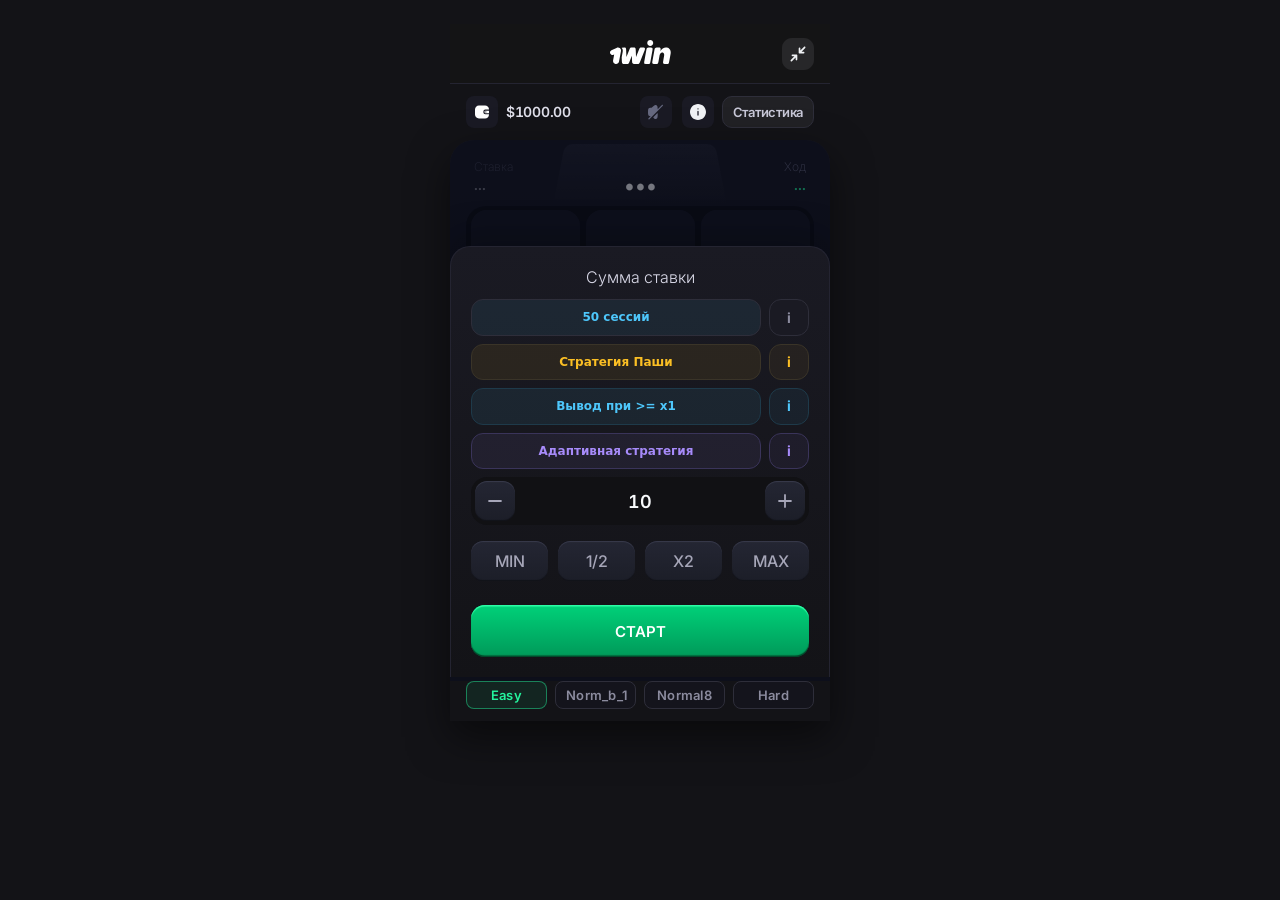
==== commit 4df60279: "Добавить симуляцию «Адаптивная стратегия» на листе ставки. Co-authored-by: Cursor <cursoragent@curso" ====
--- a/index.html
+++ b/index.html
@@ -939,6 +939,16 @@
       border-color: #1e3a4a;
       color: #4ec7fb;
       background: rgba(78, 199, 251, 0.06);
+    }
+    .bet-sheet-simulate--adaptive {
+      border-color: #3a345a;
+      background: rgba(167, 139, 250, 0.08);
+      color: #a78bfa;
+    }
+    .bet-sheet-simulate-row--adaptive .bet-sheet-simulate-info {
+      border-color: #3a345a;
+      color: #a78bfa;
+      background: rgba(167, 139, 250, 0.06);
     }
     .bet-sheet-sim-tooltip {
       position: fixed;
@@ -1663,6 +1673,19 @@
           i
         </button>
       </div>
+      <div class="bet-sheet-simulate-row bet-sheet-simulate-row--adaptive">
+        <button type="button" class="bet-sheet-simulate bet-sheet-simulate--adaptive" id="betSheetSimulateAdaptive">
+          <span class="bet-sheet-simulate-label">Адаптивная стратегия</span>
+        </button>
+        <button
+          type="button"
+          class="bet-sheet-simulate-info"
+          id="betSheetSimulateAdaptiveInfo"
+          aria-label="Описание: Адаптивная стратегия"
+        >
+          i
+        </button>
+      </div>
       <div class="bet-sheet-stepper">
         <div class="bet-sheet-field" role="group" aria-labelledby="betSheetTitle">
           <button type="button" id="betSheetMinus" aria-label="Уменьшить ставку">
@@ -1967,16 +1990,32 @@
     return Math.random() < Math.min(0.85, 0.12 + roundIndex * 0.04);
   }
 
+  function countEmptyGridCells(grid) {
+    let count = 0;
+    for (let i = 0; i < grid.length; i++) {
+      if (grid[i] === 0) count += 1;
+    }
+    return count;
+  }
+
+  function shouldAdaptiveCashout(roundIndex, grid, minRounds, maxEmptyCells) {
+    if (roundIndex < minRounds) return false;
+    return countEmptyGridCells(grid) > maxEmptyCells;
+  }
+
   const PASHA_DEFAULT_BET = 50;
   const PASHA_RECOVERY_BET = 250;
   const PASHA_WIN_RESET = 250;
   const PASHA_CASHOUT_COEFF = 2;
   const CASHOUT_X1_COEFF = 1;
+  const ADAPTIVE_STRATEGY_R0 = 2;
+  const ADAPTIVE_STRATEGY_K = 2;
   const BULK_RANDOM_SESSION_BET = 50;
   const BULK_SIM_BTN_LABELS = {
     betSheetSimulate50: "50 сессий",
     betSheetSimulatePasha: "Стратегия Паши",
     betSheetSimulateX1: "Вывод при >= x1",
+    betSheetSimulateAdaptive: "Адаптивная стратегия",
   };
   const BULK_SIM_INFO = {
     random: {
@@ -2005,6 +2044,20 @@
         "Если раньше выпала бомба или «нет пар» — сессия завершается как обычно.\n\n" +
         "Если баланс обнулился — остаётся $0, пополнения нет.",
     },
+    adaptive: {
+      title: "Адаптивная стратегия",
+      text:
+        "50 сессий по выбранной математике (Easy/Norm_b_1/8/Hard), ставка $50.\n\n" +
+        "Стратегия (R0=" + ADAPTIVE_STRATEGY_R0 + ", K=" + ADAPTIVE_STRATEGY_K + "):\n" +
+        "• минимум R0 раундов — кэшаут раньше невозможен;\n" +
+        "• после R0-го раунда — играем, пока на доске ≤ K пустых клеток;\n" +
+        "• как только пустых клеток стало больше K — сразу кэшаут;\n" +
+        "• иначе сессия завершается бомбой или «нет пар».\n\n" +
+        "Идея: коэффициент начисляется за весь борд заново, а вероятность бомбы — один раз на раунд, " +
+        "независимо от числа пустых клеток. Почти заполненная ценными тайлами доска может давать RTP выше 100%, " +
+        "поэтому стратегия «удерживает» выгодную позицию и не выходит слишком рано.\n\n" +
+        "Если баланс не хватает на ставку — оставшиеся сессии не играются.",
+    },
   };
 
   function getBulkSimLabelEl(btnId) {
@@ -2086,6 +2139,14 @@
       typeof opts.cashoutCoeffMin === "number" ? opts.cashoutCoeffMin : 2;
     const maxRounds =
       typeof opts.maxRounds === "number" ? opts.maxRounds : 120;
+    const adaptiveMinRounds =
+      typeof opts.adaptiveMinRounds === "number"
+        ? opts.adaptiveMinRounds
+        : ADAPTIVE_STRATEGY_R0;
+    const adaptiveMaxEmpty =
+      typeof opts.adaptiveMaxEmpty === "number"
+        ? opts.adaptiveMaxEmpty
+        : ADAPTIVE_STRATEGY_K;
     const profileId = window.MergeGameMath.getActiveProfileId();
 
     const balanceBefore = startBalance;
@@ -2156,6 +2217,23 @@
       }
 
       if (
+        playMode === "adaptive" &&
+        state.totalCoeff > 0 &&
+        shouldAdaptiveCashout(
+          state.roundIndex,
+          state.grid,
+          adaptiveMinRounds,
+          adaptiveMaxEmpty
+        )
+      ) {
+        outcome = "cashout";
+        finalCoeff = state.totalCoeff;
+        win = state.sessionBet * state.totalCoeff;
+        sessionBalance += win;
+        break;
+      }
+
+      if (
         playMode === "until_coeff_2" &&
         state.roundIndex >= maxRounds &&
         state.totalCoeff > 0
@@ -2292,6 +2370,39 @@
       });
       simBalance = result.balanceEnd;
       setBulkSimProgress("betSheetSimulateX1", i + 1, count);
+    }
+
+    balance = simBalance;
+    baseBetAmount = lastBet;
+    resetSession();
+    persistWalletState();
+    setBulkSimButtonsDisabled(false);
+    updateUI();
+    return simBalance;
+  }
+
+  function runBulkAdaptiveSessions(count) {
+    if (sessionBet > 0 || isAnimating || isStepLockedByBetStart) return null;
+    if (!window.MergeSessionHistory) return null;
+
+    let simBalance = balance;
+    let lastBet = BULK_RANDOM_SESSION_BET;
+
+    setBulkSimButtonsDisabled(true);
+    window.MergeSessionHistory.clearActiveSession();
+    clearSessionLog();
+
+    for (let i = 0; i < count; i++) {
+      if (simBalance < BULK_RANDOM_SESSION_BET) break;
+      const bet = BULK_RANDOM_SESSION_BET;
+      const result = simulateOneSessionFast(simBalance, bet, {
+        playMode: "adaptive",
+        adaptiveMinRounds: ADAPTIVE_STRATEGY_R0,
+        adaptiveMaxEmpty: ADAPTIVE_STRATEGY_K,
+      });
+      simBalance = result.balanceEnd;
+      lastBet = bet;
+      setBulkSimProgress("betSheetSimulateAdaptive", i + 1, count);
     }
 
     balance = simBalance;
@@ -4449,6 +4560,10 @@
     if (sessionBet > 0 || isAnimating || isStepLockedByBetStart) return;
     runBulkCashoutX1Sessions(50);
   });
+  document.getElementById("betSheetSimulateAdaptive").addEventListener("click", function () {
+    if (sessionBet > 0 || isAnimating || isStepLockedByBetStart) return;
+    runBulkAdaptiveSessions(50);
+  });
   document.getElementById("betSheetSimulate50Info").addEventListener("click", function (e) {
     e.stopPropagation();
     toggleBetSheetSimTooltip(this, "random");
@@ -4460,6 +4575,10 @@
   document.getElementById("betSheetSimulateX1Info").addEventListener("click", function (e) {
     e.stopPropagation();
     toggleBetSheetSimTooltip(this, "x1");
+  });
+  document.getElementById("betSheetSimulateAdaptiveInfo").addEventListener("click", function (e) {
+    e.stopPropagation();
+    toggleBetSheetSimTooltip(this, "adaptive");
   });
   document.addEventListener("click", function (e) {
     const tooltip = document.getElementById("betSheetSimTooltip");
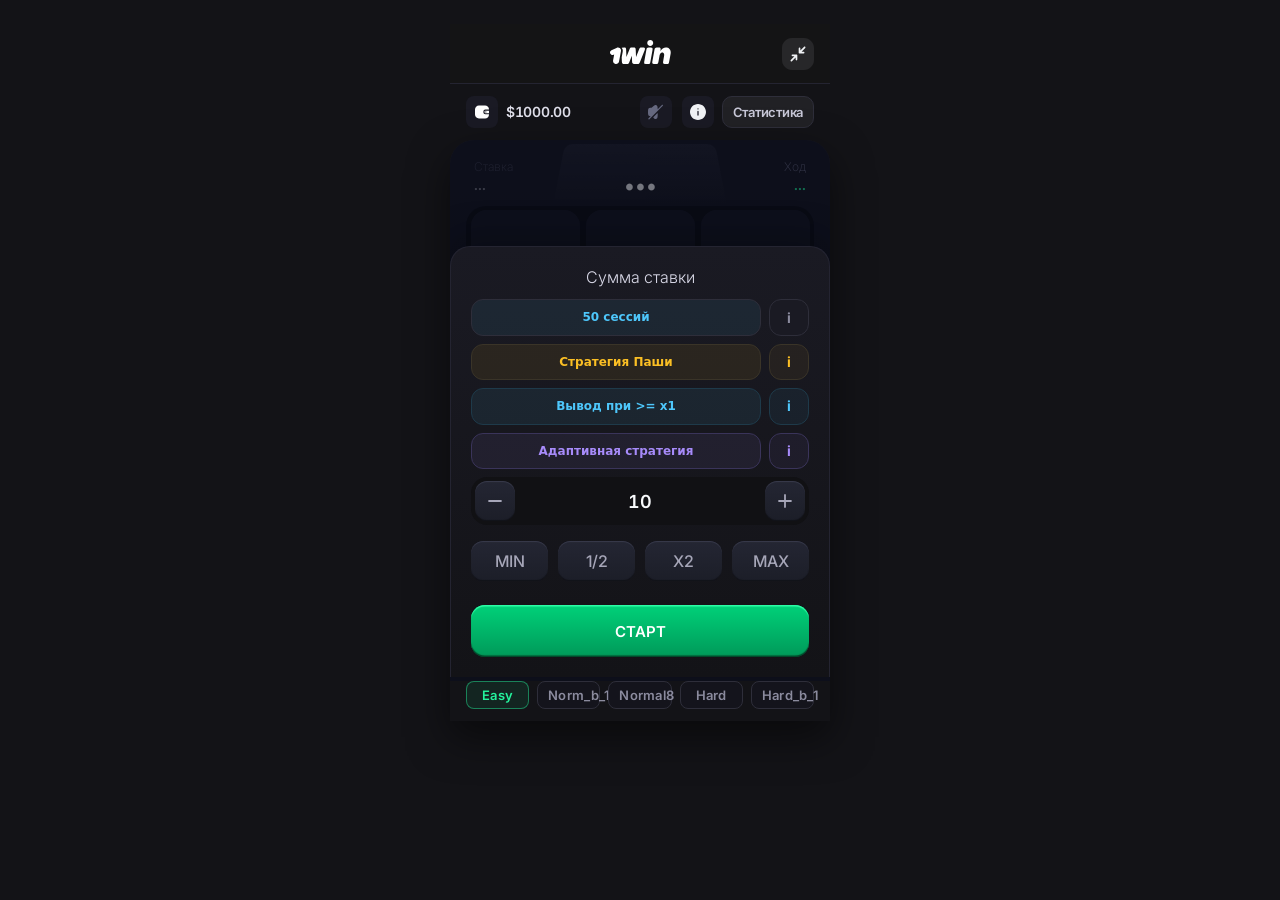
==== commit c7b19e45: "Добавить профиль Hard_b_1 с бомбой на раунд. Co-authored-by: Cursor <cursoragent@cursor.com>" ====
--- a/index.html
+++ b/index.html
@@ -1749,12 +1749,13 @@
       <button type="button" class="math-profile-btn" id="mathProfileNormB1" data-profile="norm_b_1" aria-pressed="false">Norm_b_1</button>
       <button type="button" class="math-profile-btn" id="mathProfileNormal8" data-profile="normal8" aria-pressed="false">Normal8</button>
       <button type="button" class="math-profile-btn" id="mathProfileHard" data-profile="hard" aria-pressed="false">Hard</button>
+      <button type="button" class="math-profile-btn" id="mathProfileHardB1" data-profile="hard_b_1" aria-pressed="false">Hard_b_1</button>
     </div>
   </div>
 </div>
 </div>
 
-<script src="assets/game-math.js?v=89"></script>
+<script src="assets/game-math.js?v=90"></script>
 <script src="assets/session-history.js?v=74"></script>
 <script src="assets/js/merge-flight.js?v=74"></script>
 <script>
@@ -1842,7 +1843,7 @@
     }
   }
 
-  const MATH_PROFILE_IDS = ["math4", "norm_b_1", "normal8", "hard"];
+  const MATH_PROFILE_IDS = ["math4", "norm_b_1", "normal8", "hard", "hard_b_1"];
 
   function normalizeMathProfileId(profileId) {
     if (profileId === "math2" || profileId === "math3") return "math4";
@@ -2021,7 +2022,7 @@
     random: {
       title: "50 сессий",
       text:
-        "Быстро прогоняет 50 игр по выбранной математике (Easy/Norm_b_1/8/Hard).\n\n" +
+        "Быстро прогоняет 50 игр по выбранной математике (Easy/Norm_b_1/8/Hard/Hard_b_1).\n\n" +
         "Ставка фиксированная — $50. Исход каждой сессии случайный: кэшаут, бомба или «нет пар». " +
         "Момент кэшаута тоже выбирается наугад.\n\n" +
         "Если баланс не хватает на ставку, оставшиеся сессии не играются. Пополнения баланса нет.\n\n" +
@@ -2030,7 +2031,7 @@
     pasha: {
       title: "Стратегия Паши",
       text:
-        "50 сессий по выбранной математике (Easy/Norm_b_1/8/Hard) и фиксированным правилам:\n\n" +
+        "50 сессий по выбранной математике (Easy/Norm_b_1/8/Hard/Hard_b_1) и фиксированным правилам:\n\n" +
         "• Дефолт: ставка $50, игра до упора (бомба или «нет пар»).\n" +
         "• После бомбы: ставка $250, кэшаут только при x2 и выше.\n" +
         "• После прибыли $250+ за одну игру — сброс на $50 и снова игра до упора.\n" +
@@ -2039,7 +2040,7 @@
     x1: {
       title: "Вывод при >= x1",
       text:
-        "50 сессий по выбранной математике (Easy/Norm_b_1/8/Hard) и ставке с листа.\n\n" +
+        "50 сессий по выбранной математике (Easy/Norm_b_1/8/Hard/Hard_b_1) и ставке с листа.\n\n" +
         "Играем до x1 и выше, затем сразу кэшаут. " +
         "Если раньше выпала бомба или «нет пар» — сессия завершается как обычно.\n\n" +
         "Если баланс обнулился — остаётся $0, пополнения нет.",
@@ -2047,7 +2048,7 @@
     adaptive: {
       title: "Адаптивная стратегия",
       text:
-        "50 сессий по выбранной математике (Easy/Norm_b_1/8/Hard), ставка $50.\n\n" +
+        "50 сессий по выбранной математике (Easy/Norm_b_1/8/Hard/Hard_b_1), ставка $50.\n\n" +
         "Стратегия (R0=" + ADAPTIVE_STRATEGY_R0 + ", K=" + ADAPTIVE_STRATEGY_K + "):\n" +
         "• минимум R0 раундов — кэшаут раньше невозможен;\n" +
         "• после R0-го раунда — играем, пока на доске ≤ K пустых клеток;\n" +
@@ -4513,6 +4514,9 @@
   document.getElementById("mathProfileHard").addEventListener("click", function () {
     switchMathProfile("hard");
   });
+  document.getElementById("mathProfileHardB1").addEventListener("click", function () {
+    switchMathProfile("hard_b_1");
+  });
   if (settingsButton) {
     settingsButton.addEventListener("click", function () {
       persistActiveGameState(true);
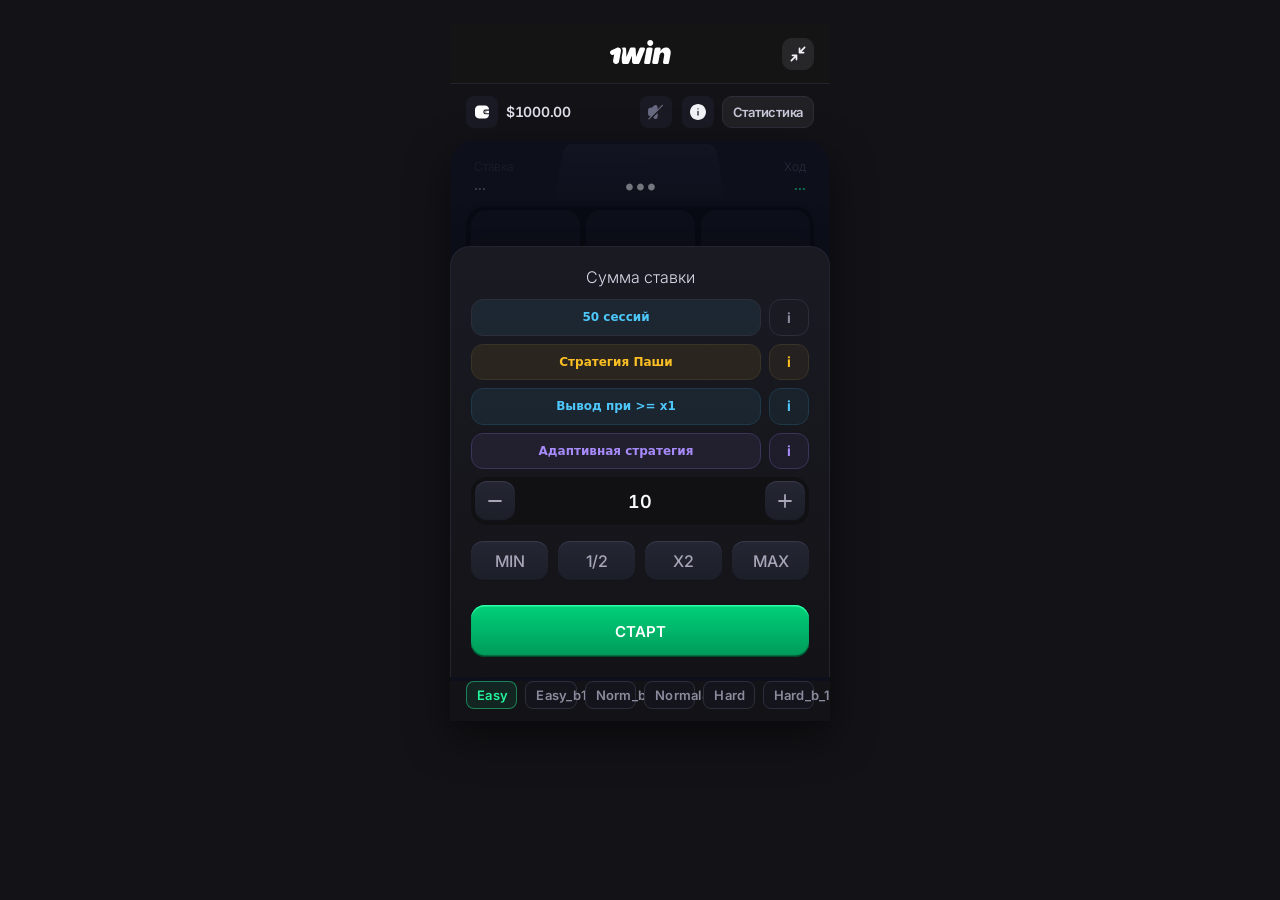
==== commit cde87503: "Добавить профиль Easy_b1 с бомбой на раунд после Easy. Co-authored-by: Cursor <cursoragent@cursor.co" ====
--- a/index.html
+++ b/index.html
@@ -1746,6 +1746,7 @@
   <div class="math-profile-bar">
     <div class="math-profile-switch" role="group" aria-label="Вариант математики">
       <button type="button" class="math-profile-btn" id="mathProfileEasy" data-profile="math4" aria-pressed="false">Easy</button>
+      <button type="button" class="math-profile-btn" id="mathProfileEasyB1" data-profile="easy_b_1" aria-pressed="false">Easy_b1</button>
       <button type="button" class="math-profile-btn" id="mathProfileNormB1" data-profile="norm_b_1" aria-pressed="false">Norm_b_1</button>
       <button type="button" class="math-profile-btn" id="mathProfileNormal8" data-profile="normal8" aria-pressed="false">Normal8</button>
       <button type="button" class="math-profile-btn" id="mathProfileHard" data-profile="hard" aria-pressed="false">Hard</button>
@@ -1755,7 +1756,7 @@
 </div>
 </div>
 
-<script src="assets/game-math.js?v=90"></script>
+<script src="assets/game-math.js?v=91"></script>
 <script src="assets/session-history.js?v=74"></script>
 <script src="assets/js/merge-flight.js?v=74"></script>
 <script>
@@ -1843,7 +1844,7 @@
     }
   }
 
-  const MATH_PROFILE_IDS = ["math4", "norm_b_1", "normal8", "hard", "hard_b_1"];
+  const MATH_PROFILE_IDS = ["math4", "easy_b_1", "norm_b_1", "normal8", "hard", "hard_b_1"];
 
   function normalizeMathProfileId(profileId) {
     if (profileId === "math2" || profileId === "math3") return "math4";
@@ -2022,7 +2023,7 @@
     random: {
       title: "50 сессий",
       text:
-        "Быстро прогоняет 50 игр по выбранной математике (Easy/Norm_b_1/8/Hard/Hard_b_1).\n\n" +
+        "Быстро прогоняет 50 игр по выбранной математике (Easy/Easy_b1/Norm_b_1/8/Hard/Hard_b_1).\n\n" +
         "Ставка фиксированная — $50. Исход каждой сессии случайный: кэшаут, бомба или «нет пар». " +
         "Момент кэшаута тоже выбирается наугад.\n\n" +
         "Если баланс не хватает на ставку, оставшиеся сессии не играются. Пополнения баланса нет.\n\n" +
@@ -2031,7 +2032,7 @@
     pasha: {
       title: "Стратегия Паши",
       text:
-        "50 сессий по выбранной математике (Easy/Norm_b_1/8/Hard/Hard_b_1) и фиксированным правилам:\n\n" +
+        "50 сессий по выбранной математике (Easy/Easy_b1/Norm_b_1/8/Hard/Hard_b_1) и фиксированным правилам:\n\n" +
         "• Дефолт: ставка $50, игра до упора (бомба или «нет пар»).\n" +
         "• После бомбы: ставка $250, кэшаут только при x2 и выше.\n" +
         "• После прибыли $250+ за одну игру — сброс на $50 и снова игра до упора.\n" +
@@ -2040,7 +2041,7 @@
     x1: {
       title: "Вывод при >= x1",
       text:
-        "50 сессий по выбранной математике (Easy/Norm_b_1/8/Hard/Hard_b_1) и ставке с листа.\n\n" +
+        "50 сессий по выбранной математике (Easy/Easy_b1/Norm_b_1/8/Hard/Hard_b_1) и ставке с листа.\n\n" +
         "Играем до x1 и выше, затем сразу кэшаут. " +
         "Если раньше выпала бомба или «нет пар» — сессия завершается как обычно.\n\n" +
         "Если баланс обнулился — остаётся $0, пополнения нет.",
@@ -2048,7 +2049,7 @@
     adaptive: {
       title: "Адаптивная стратегия",
       text:
-        "50 сессий по выбранной математике (Easy/Norm_b_1/8/Hard/Hard_b_1), ставка $50.\n\n" +
+        "50 сессий по выбранной математике (Easy/Easy_b1/Norm_b_1/8/Hard/Hard_b_1), ставка $50.\n\n" +
         "Стратегия (R0=" + ADAPTIVE_STRATEGY_R0 + ", K=" + ADAPTIVE_STRATEGY_K + "):\n" +
         "• минимум R0 раундов — кэшаут раньше невозможен;\n" +
         "• после R0-го раунда — играем, пока на доске ≤ K пустых клеток;\n" +
@@ -4505,6 +4506,9 @@
   document.getElementById("mathProfileEasy").addEventListener("click", function () {
     switchMathProfile("math4");
   });
+  document.getElementById("mathProfileEasyB1").addEventListener("click", function () {
+    switchMathProfile("easy_b_1");
+  });
   document.getElementById("mathProfileNormB1").addEventListener("click", function () {
     switchMathProfile("norm_b_1");
   });
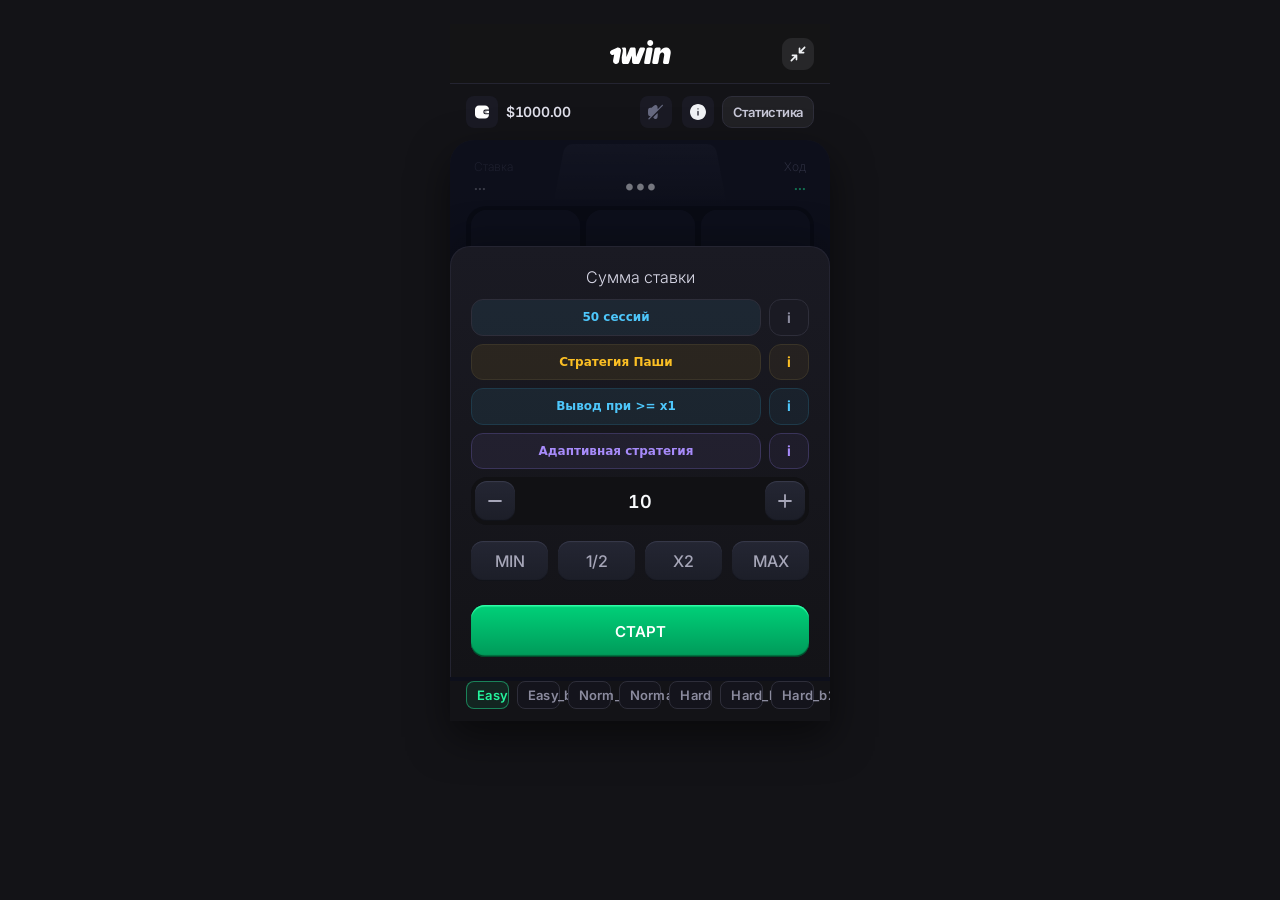
==== commit 0ef3f4c5: "Добавить профиль Hard_b2 с бомбой на раунд после Hard_b_1. Co-authored-by: Cursor <cursoragent@curso" ====
--- a/index.html
+++ b/index.html
@@ -1751,12 +1751,13 @@
       <button type="button" class="math-profile-btn" id="mathProfileNormal8" data-profile="normal8" aria-pressed="false">Normal8</button>
       <button type="button" class="math-profile-btn" id="mathProfileHard" data-profile="hard" aria-pressed="false">Hard</button>
       <button type="button" class="math-profile-btn" id="mathProfileHardB1" data-profile="hard_b_1" aria-pressed="false">Hard_b_1</button>
+      <button type="button" class="math-profile-btn" id="mathProfileHardB2" data-profile="hard_b_2" aria-pressed="false">Hard_b2</button>
     </div>
   </div>
 </div>
 </div>
 
-<script src="assets/game-math.js?v=91"></script>
+<script src="assets/game-math.js?v=92"></script>
 <script src="assets/session-history.js?v=74"></script>
 <script src="assets/js/merge-flight.js?v=74"></script>
 <script>
@@ -1844,7 +1845,7 @@
     }
   }
 
-  const MATH_PROFILE_IDS = ["math4", "easy_b_1", "norm_b_1", "normal8", "hard", "hard_b_1"];
+  const MATH_PROFILE_IDS = ["math4", "easy_b_1", "norm_b_1", "normal8", "hard", "hard_b_1", "hard_b_2"];
 
   function normalizeMathProfileId(profileId) {
     if (profileId === "math2" || profileId === "math3") return "math4";
@@ -2023,7 +2024,7 @@
     random: {
       title: "50 сессий",
       text:
-        "Быстро прогоняет 50 игр по выбранной математике (Easy/Easy_b1/Norm_b_1/8/Hard/Hard_b_1).\n\n" +
+        "Быстро прогоняет 50 игр по выбранной математике (Easy/Easy_b1/Norm_b_1/8/Hard/Hard_b_1/Hard_b2).\n\n" +
         "Ставка фиксированная — $50. Исход каждой сессии случайный: кэшаут, бомба или «нет пар». " +
         "Момент кэшаута тоже выбирается наугад.\n\n" +
         "Если баланс не хватает на ставку, оставшиеся сессии не играются. Пополнения баланса нет.\n\n" +
@@ -2032,7 +2033,7 @@
     pasha: {
       title: "Стратегия Паши",
       text:
-        "50 сессий по выбранной математике (Easy/Easy_b1/Norm_b_1/8/Hard/Hard_b_1) и фиксированным правилам:\n\n" +
+        "50 сессий по выбранной математике (Easy/Easy_b1/Norm_b_1/8/Hard/Hard_b_1/Hard_b2) и фиксированным правилам:\n\n" +
         "• Дефолт: ставка $50, игра до упора (бомба или «нет пар»).\n" +
         "• После бомбы: ставка $250, кэшаут только при x2 и выше.\n" +
         "• После прибыли $250+ за одну игру — сброс на $50 и снова игра до упора.\n" +
@@ -2041,7 +2042,7 @@
     x1: {
       title: "Вывод при >= x1",
       text:
-        "50 сессий по выбранной математике (Easy/Easy_b1/Norm_b_1/8/Hard/Hard_b_1) и ставке с листа.\n\n" +
+        "50 сессий по выбранной математике (Easy/Easy_b1/Norm_b_1/8/Hard/Hard_b_1/Hard_b2) и ставке с листа.\n\n" +
         "Играем до x1 и выше, затем сразу кэшаут. " +
         "Если раньше выпала бомба или «нет пар» — сессия завершается как обычно.\n\n" +
         "Если баланс обнулился — остаётся $0, пополнения нет.",
@@ -2049,7 +2050,7 @@
     adaptive: {
       title: "Адаптивная стратегия",
       text:
-        "50 сессий по выбранной математике (Easy/Easy_b1/Norm_b_1/8/Hard/Hard_b_1), ставка $50.\n\n" +
+        "50 сессий по выбранной математике (Easy/Easy_b1/Norm_b_1/8/Hard/Hard_b_1/Hard_b2), ставка $50.\n\n" +
         "Стратегия (R0=" + ADAPTIVE_STRATEGY_R0 + ", K=" + ADAPTIVE_STRATEGY_K + "):\n" +
         "• минимум R0 раундов — кэшаут раньше невозможен;\n" +
         "• после R0-го раунда — играем, пока на доске ≤ K пустых клеток;\n" +
@@ -4521,6 +4522,9 @@
   document.getElementById("mathProfileHardB1").addEventListener("click", function () {
     switchMathProfile("hard_b_1");
   });
+  document.getElementById("mathProfileHardB2").addEventListener("click", function () {
+    switchMathProfile("hard_b_2");
+  });
   if (settingsButton) {
     settingsButton.addEventListener("click", function () {
       persistActiveGameState(true);
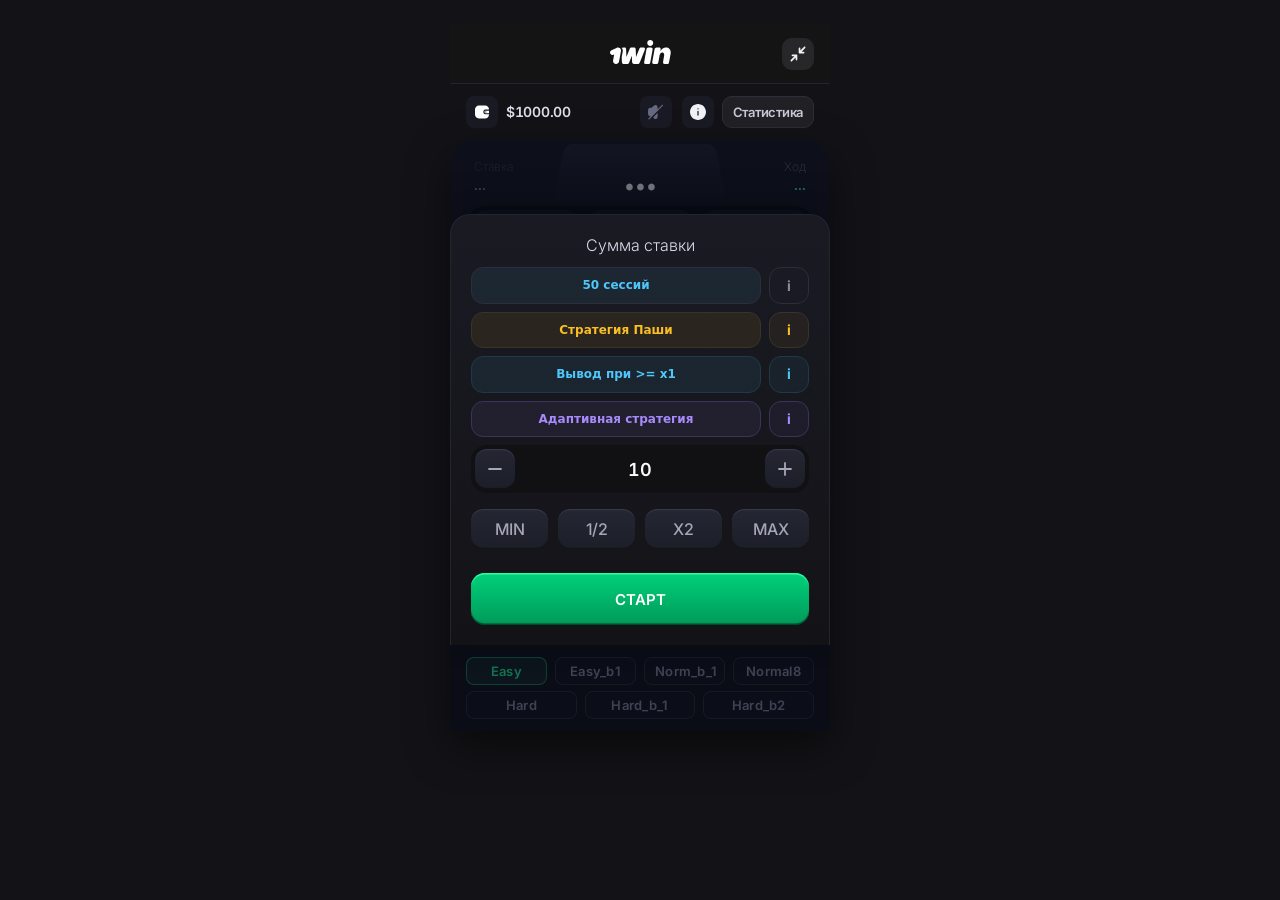
==== commit 04756769: "Вернуть нижнюю подложку под кнопками профилей математики. Co-authored-by: Cursor <cursoragent@cursor" ====
--- a/index.html
+++ b/index.html
@@ -209,7 +209,7 @@
       margin-right: -16px;
       margin-top: 16px;
       margin-bottom: 0;
-      padding: 12px 16px 8px;
+      padding: 12px 16px max(12px, env(safe-area-inset-bottom, 0px));
       gap: 0;
       border-radius: 16px 16px 0 0;
       background: #1a1a23;
@@ -217,92 +217,21 @@
       box-sizing: border-box;
       align-self: stretch;
     }
-    .app-footer-top {
-      display: flex;
-      align-items: center;
-      justify-content: space-between;
-      gap: 12px;
-      width: 100%;
-      min-width: 0;
-    }
-    .app-footer-stats {
-      display: flex;
-      flex-wrap: wrap;
-      align-items: center;
-      justify-content: flex-end;
-      gap: 14px 16px;
-      min-width: 0;
-      flex: 1 1 auto;
-      margin-left: auto;
-    }
-    .app-footer-stat {
-      display: flex;
-      align-items: center;
-      gap: 4px;
-      white-space: nowrap;
-    }
-    .app-footer-stat-icon {
-      display: block;
-      width: 16px;
-      height: 16px;
-      flex-shrink: 0;
-      color: #94a3b8;
-    }
-    .app-footer-stat-icon img {
-      display: block;
-      width: 16px;
-      height: 16px;
-      object-fit: contain;
-    }
-    .app-footer-stat-title {
-      color: var(--fg-content-primary, #ebf0ff);
-      font-family: "Inter", system-ui, sans-serif;
-      font-size: 12px;
-      font-style: normal;
-      font-weight: 400;
-      line-height: 16px;
-      letter-spacing: 0.01px;
-    }
-    .app-footer-stat-value {
-      color: #71718a;
-      font-family: "Inter", system-ui, sans-serif;
-      font-size: 12px;
-      font-style: normal;
-      font-weight: 400;
-      line-height: 16px;
-      letter-spacing: 0.01px;
-      font-variant-numeric: tabular-nums;
-    }
-    .app-footer-leading {
+    .bet-sheet-backdrop.visible ~ .app-footer {
+      background: #131317;
+    }
+    .math-profile-switch {
       display: flex;
       flex-direction: column;
-      align-items: flex-start;
+      align-items: stretch;
       gap: 6px;
-      min-width: 0;
-      flex-shrink: 0;
-    }
-    .math-profile-switch {
+      width: 100%;
+    }
+    .math-profile-row {
       display: flex;
       align-items: center;
       gap: 8px;
       width: 100%;
-    }
-    .math-profile-bar {
-      position: relative;
-      z-index: 2147483647;
-      flex-shrink: 0;
-      align-self: stretch;
-      box-sizing: border-box;
-      width: calc(100% + 32px);
-      margin-left: -16px;
-      margin-right: -16px;
-      margin-top: 0;
-      padding: 0 16px 12px;
-      background: #1a1a23;
-      pointer-events: auto;
-    }
-    .bet-sheet-backdrop.visible ~ .math-profile-bar {
-      background: #131317;
     }
     .math-profile-btn {
       flex: 1 1 0;
@@ -341,22 +270,11 @@
       color: #8b8b9e;
       border-color: #2e2e3a;
     }
-    .app-footer-logo {
-      display: block;
-      height: 16px;
-      width: auto;
-      max-width: min(120px, 38%);
-      flex-shrink: 0;
-      object-fit: contain;
-      object-position: left center;
-    }
     .game {
-      /* Высота футера под оверлей листа ставки (лого/статы + ряд Math). */
-      --app-footer-clearance: 76px;
-      /* Зазор между кнопкой «СТАРТ» и верхом футера. */
+      /* Зазор между кнопкой «СТАРТ» и верхом ряда профилей математики. */
       --bet-sheet-footer-gap: 20px;
       /* Резерв под ряд профилей математики — лист ставки не должен на него наезжать. */
-      --math-profile-bar-height: 44px;
+      --math-profile-bar-height: 86px;
       --math-profile-bar-gap: 0px;
       --math-profile-bar-clearance: var(--math-profile-bar-height);
       position: relative;
@@ -1376,17 +1294,12 @@
         margin-right: -16px;
         padding-left: max(16px, env(safe-area-inset-left, 0px));
         padding-right: max(16px, env(safe-area-inset-right, 0px));
-        padding-bottom: 6px;
-      }
-      .math-profile-bar {
-        width: calc(100% + 32px);
-        margin-left: -16px;
-        margin-right: -16px;
-        padding-left: max(16px, env(safe-area-inset-left, 0px));
-        padding-right: max(16px, env(safe-area-inset-right, 0px));
         padding-bottom: max(12px, env(safe-area-inset-bottom, 0px));
       }
       .math-profile-switch {
+        gap: 6px;
+      }
+      .math-profile-row {
         gap: 6px;
       }
       .math-profile-btn {
@@ -1397,8 +1310,7 @@
         line-height: 13px;
       }
       .game {
-        --app-footer-clearance: 68px;
-        --math-profile-bar-height: calc(34px + env(safe-area-inset-bottom, 0px));
+        --math-profile-bar-height: calc(74px + env(safe-area-inset-bottom, 0px));
         --math-profile-bar-gap: 0px;
         --math-profile-bar-clearance: var(--math-profile-bar-height);
       }
@@ -1606,30 +1518,6 @@
     </div>
   </div>
 
-  <footer class="app-footer" role="contentinfo" aria-label="Нижняя панель">
-    <div class="app-footer-top">
-      <img class="app-footer-logo" src="assets/logoframe.svg" width="144" height="16" alt="Логотип" />
-      <div class="app-footer-stats">
-        <div class="app-footer-stat" title="Ставки">
-          <span class="app-footer-stat-icon" aria-hidden="true">
-            <img src="assets/footer-bets.svg" width="16" height="16" alt="" decoding="async" />
-          </span>
-          <span class="app-footer-stat-value" id="footerBetsCount">999</span>
-        </div>
-        <div class="app-footer-stat" title="Игроки онлайн">
-          <span class="app-footer-stat-icon" aria-hidden="true">
-            <img src="assets/footer-users.svg" width="16" height="16" alt="" decoding="async" />
-          </span>
-          <span class="app-footer-stat-value" id="footerPlayersCount">999</span>
-        </div>
-        <div class="app-footer-stat">
-          <span class="app-footer-stat-title">RTP</span>
-          <span class="app-footer-stat-value" id="footerRtpValue">97%</span>
-        </div>
-      </div>
-    </div>
-  </footer>
-
   <div class="bet-sheet-backdrop" id="betSheetBackdrop" aria-hidden="true">
     <div class="bet-sheet-sim-tooltip" id="betSheetSimTooltip" role="tooltip" hidden></div>
     <div class="bet-sheet" id="betSheetPanel" role="dialog" aria-labelledby="betSheetTitle" aria-modal="true">
@@ -1743,17 +1631,21 @@
     </div>
   </div>
 
-  <div class="math-profile-bar">
+  <footer class="app-footer" role="contentinfo" aria-label="Нижняя панель">
     <div class="math-profile-switch" role="group" aria-label="Вариант математики">
-      <button type="button" class="math-profile-btn" id="mathProfileEasy" data-profile="math4" aria-pressed="false">Easy</button>
-      <button type="button" class="math-profile-btn" id="mathProfileEasyB1" data-profile="easy_b_1" aria-pressed="false">Easy_b1</button>
-      <button type="button" class="math-profile-btn" id="mathProfileNormB1" data-profile="norm_b_1" aria-pressed="false">Norm_b_1</button>
-      <button type="button" class="math-profile-btn" id="mathProfileNormal8" data-profile="normal8" aria-pressed="false">Normal8</button>
-      <button type="button" class="math-profile-btn" id="mathProfileHard" data-profile="hard" aria-pressed="false">Hard</button>
-      <button type="button" class="math-profile-btn" id="mathProfileHardB1" data-profile="hard_b_1" aria-pressed="false">Hard_b_1</button>
-      <button type="button" class="math-profile-btn" id="mathProfileHardB2" data-profile="hard_b_2" aria-pressed="false">Hard_b2</button>
+      <div class="math-profile-row">
+        <button type="button" class="math-profile-btn" id="mathProfileEasy" data-profile="math4" aria-pressed="false">Easy</button>
+        <button type="button" class="math-profile-btn" id="mathProfileEasyB1" data-profile="easy_b_1" aria-pressed="false">Easy_b1</button>
+        <button type="button" class="math-profile-btn" id="mathProfileNormB1" data-profile="norm_b_1" aria-pressed="false">Norm_b_1</button>
+        <button type="button" class="math-profile-btn" id="mathProfileNormal8" data-profile="normal8" aria-pressed="false">Normal8</button>
+      </div>
+      <div class="math-profile-row">
+        <button type="button" class="math-profile-btn" id="mathProfileHard" data-profile="hard" aria-pressed="false">Hard</button>
+        <button type="button" class="math-profile-btn" id="mathProfileHardB1" data-profile="hard_b_1" aria-pressed="false">Hard_b_1</button>
+        <button type="button" class="math-profile-btn" id="mathProfileHardB2" data-profile="hard_b_2" aria-pressed="false">Hard_b2</button>
+      </div>
     </div>
-  </div>
+  </footer>
 </div>
 </div>
 
@@ -2726,9 +2618,6 @@
       "assets/subheader-sound.svg",
       "assets/subheader-info.svg",
       "assets/subheader-settings.svg",
-      "assets/logoframe.svg",
-      "assets/footer-bets.svg",
-      "assets/footer-users.svg",
       "assets/win-toast.png",
     ];
     pushTileAssetBothLayouts(urls, "assets/tiles/tile-fail-plate.png");
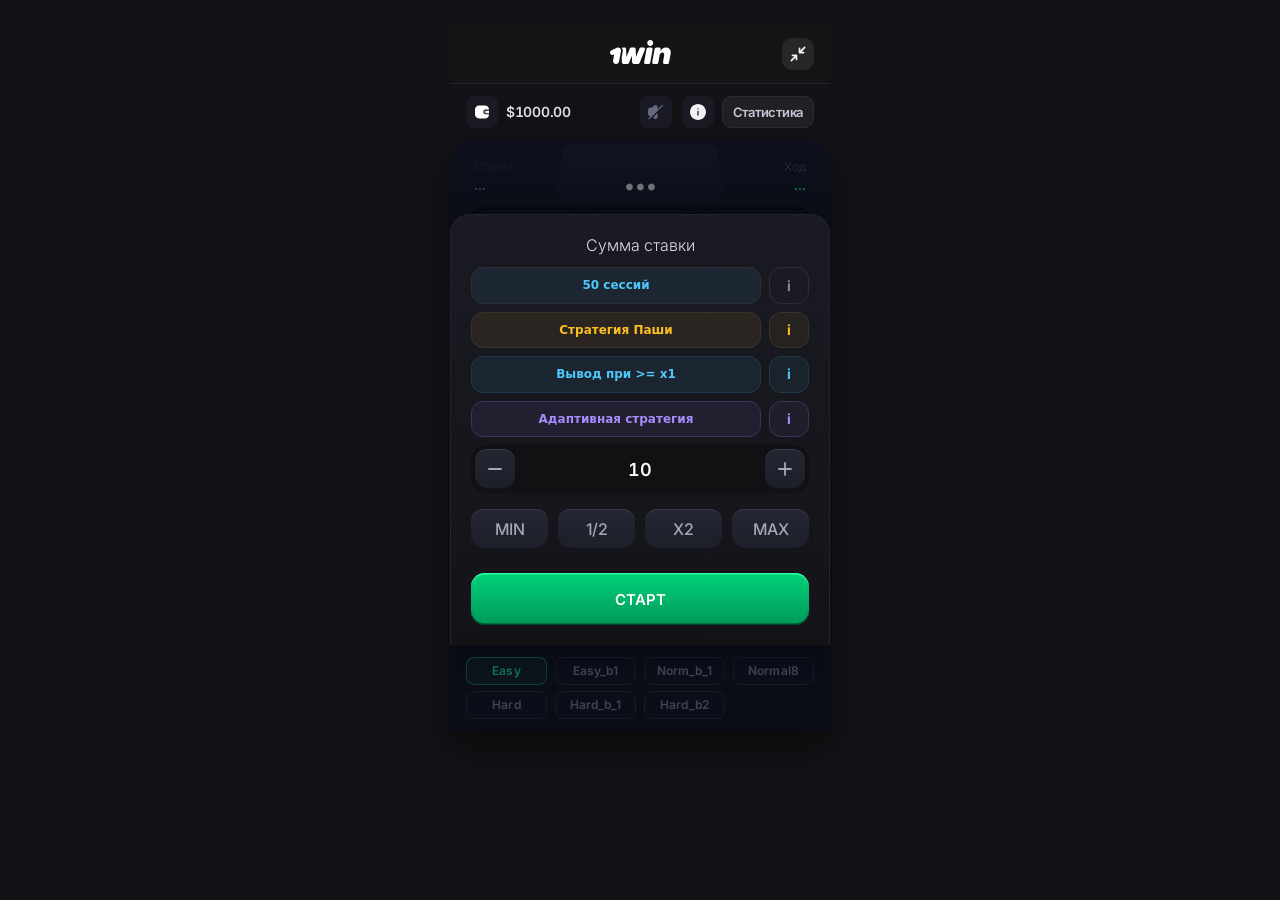
==== commit 1ee6f0f0: "Выровнять ширину кнопок профилей математики по сетке 4 колонки. Co-authored-by: Cursor <cursoragent@" ====
--- a/index.html
+++ b/index.html
@@ -228,25 +228,29 @@
       width: 100%;
     }
     .math-profile-row {
-      display: flex;
-      align-items: center;
+      display: grid;
+      grid-template-columns: repeat(4, minmax(0, 1fr));
       gap: 8px;
       width: 100%;
     }
     .math-profile-btn {
-      flex: 1 1 0;
+      width: 100%;
       min-width: 0;
-      padding: 5px 10px;
+      padding: 5px 6px;
       min-height: 28px;
       border: 1px solid #2e2e3a;
       border-radius: 8px;
       background: #14141c;
       color: #8b8b9e;
       font-family: "Inter", system-ui, sans-serif;
-      font-size: 13px;
+      font-size: 12px;
       font-weight: 600;
       line-height: 16px;
-      letter-spacing: 0.02em;
+      letter-spacing: 0.01em;
+      text-align: center;
+      white-space: nowrap;
+      overflow: hidden;
+      text-overflow: ellipsis;
       cursor: pointer;
       -webkit-tap-highlight-color: transparent;
     }
@@ -1303,7 +1307,7 @@
         gap: 6px;
       }
       .math-profile-btn {
-        padding: 3px 6px;
+        padding: 3px 4px;
         min-height: 22px;
         border-radius: 6px;
         font-size: 10px;
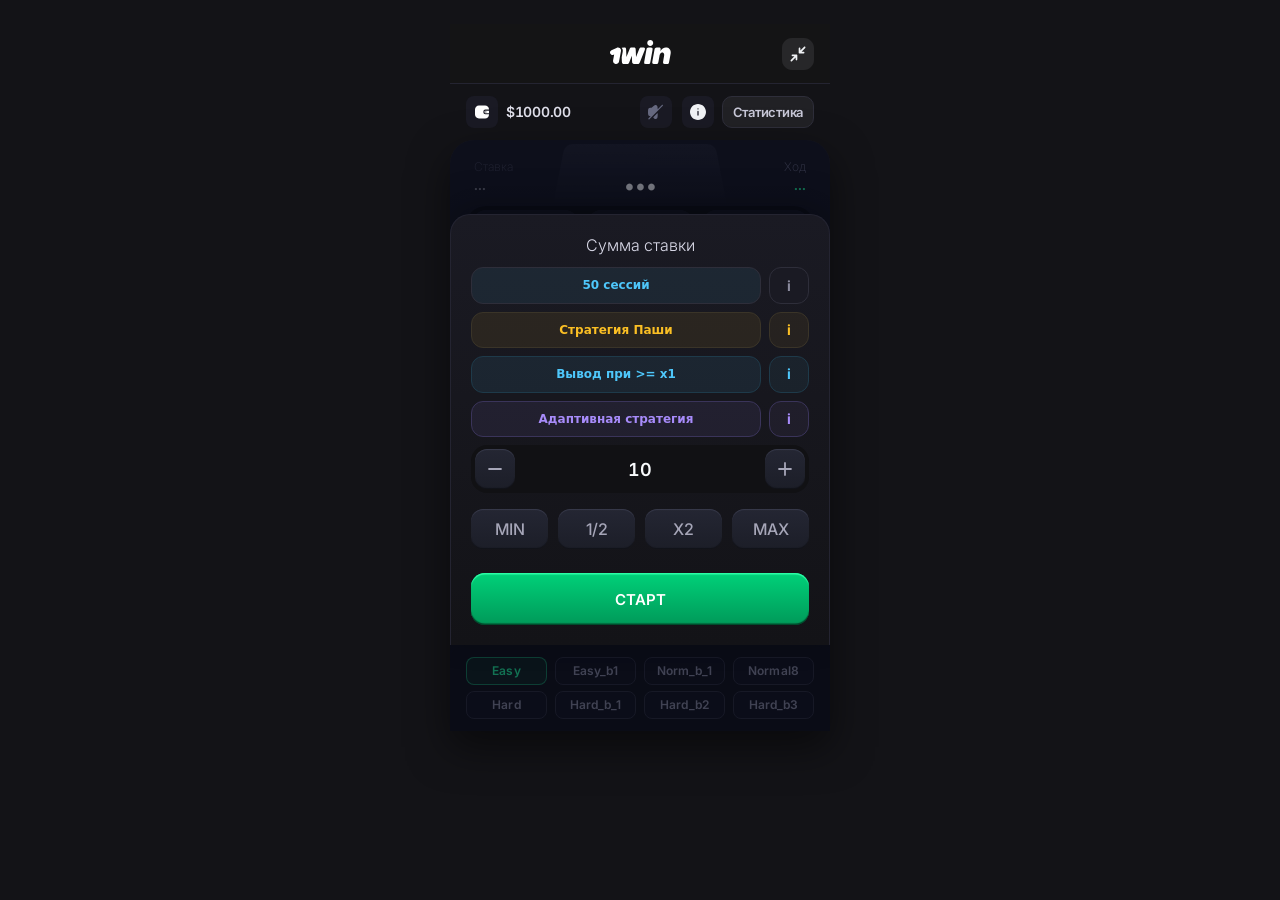
==== commit ad5de604: "Добавить профиль Hard_b3 между Hard_b1 и Hard_b2. Co-authored-by: Cursor <cursoragent@cursor.com>" ====
--- a/index.html
+++ b/index.html
@@ -1647,13 +1647,14 @@
         <button type="button" class="math-profile-btn" id="mathProfileHard" data-profile="hard" aria-pressed="false">Hard</button>
         <button type="button" class="math-profile-btn" id="mathProfileHardB1" data-profile="hard_b_1" aria-pressed="false">Hard_b_1</button>
         <button type="button" class="math-profile-btn" id="mathProfileHardB2" data-profile="hard_b_2" aria-pressed="false">Hard_b2</button>
+        <button type="button" class="math-profile-btn" id="mathProfileHardB3" data-profile="hard_b_3" aria-pressed="false">Hard_b3</button>
       </div>
     </div>
   </footer>
 </div>
 </div>
 
-<script src="assets/game-math.js?v=92"></script>
+<script src="assets/game-math.js?v=93"></script>
 <script src="assets/session-history.js?v=74"></script>
 <script src="assets/js/merge-flight.js?v=74"></script>
 <script>
@@ -1741,7 +1742,7 @@
     }
   }
 
-  const MATH_PROFILE_IDS = ["math4", "easy_b_1", "norm_b_1", "normal8", "hard", "hard_b_1", "hard_b_2"];
+  const MATH_PROFILE_IDS = ["math4", "easy_b_1", "norm_b_1", "normal8", "hard", "hard_b_1", "hard_b_2", "hard_b_3"];
 
   function normalizeMathProfileId(profileId) {
     if (profileId === "math2" || profileId === "math3") return "math4";
@@ -1920,7 +1921,7 @@
     random: {
       title: "50 сессий",
       text:
-        "Быстро прогоняет 50 игр по выбранной математике (Easy/Easy_b1/Norm_b_1/8/Hard/Hard_b_1/Hard_b2).\n\n" +
+        "Быстро прогоняет 50 игр по выбранной математике (Easy/Easy_b1/Norm_b_1/8/Hard/Hard_b_1/Hard_b2/Hard_b3).\n\n" +
         "Ставка фиксированная — $50. Исход каждой сессии случайный: кэшаут, бомба или «нет пар». " +
         "Момент кэшаута тоже выбирается наугад.\n\n" +
         "Если баланс не хватает на ставку, оставшиеся сессии не играются. Пополнения баланса нет.\n\n" +
@@ -1929,7 +1930,7 @@
     pasha: {
       title: "Стратегия Паши",
       text:
-        "50 сессий по выбранной математике (Easy/Easy_b1/Norm_b_1/8/Hard/Hard_b_1/Hard_b2) и фиксированным правилам:\n\n" +
+        "50 сессий по выбранной математике (Easy/Easy_b1/Norm_b_1/8/Hard/Hard_b_1/Hard_b2/Hard_b3) и фиксированным правилам:\n\n" +
         "• Дефолт: ставка $50, игра до упора (бомба или «нет пар»).\n" +
         "• После бомбы: ставка $250, кэшаут только при x2 и выше.\n" +
         "• После прибыли $250+ за одну игру — сброс на $50 и снова игра до упора.\n" +
@@ -1938,7 +1939,7 @@
     x1: {
       title: "Вывод при >= x1",
       text:
-        "50 сессий по выбранной математике (Easy/Easy_b1/Norm_b_1/8/Hard/Hard_b_1/Hard_b2) и ставке с листа.\n\n" +
+        "50 сессий по выбранной математике (Easy/Easy_b1/Norm_b_1/8/Hard/Hard_b_1/Hard_b2/Hard_b3) и ставке с листа.\n\n" +
         "Играем до x1 и выше, затем сразу кэшаут. " +
         "Если раньше выпала бомба или «нет пар» — сессия завершается как обычно.\n\n" +
         "Если баланс обнулился — остаётся $0, пополнения нет.",
@@ -1946,7 +1947,7 @@
     adaptive: {
       title: "Адаптивная стратегия",
       text:
-        "50 сессий по выбранной математике (Easy/Easy_b1/Norm_b_1/8/Hard/Hard_b_1/Hard_b2), ставка $50.\n\n" +
+        "50 сессий по выбранной математике (Easy/Easy_b1/Norm_b_1/8/Hard/Hard_b_1/Hard_b2/Hard_b3), ставка $50.\n\n" +
         "Стратегия (R0=" + ADAPTIVE_STRATEGY_R0 + ", K=" + ADAPTIVE_STRATEGY_K + "):\n" +
         "• минимум R0 раундов — кэшаут раньше невозможен;\n" +
         "• после R0-го раунда — играем, пока на доске ≤ K пустых клеток;\n" +
@@ -4418,6 +4419,9 @@
   document.getElementById("mathProfileHardB2").addEventListener("click", function () {
     switchMathProfile("hard_b_2");
   });
+  document.getElementById("mathProfileHardB3").addEventListener("click", function () {
+    switchMathProfile("hard_b_3");
+  });
   if (settingsButton) {
     settingsButton.addEventListener("click", function () {
       persistActiveGameState(true);
